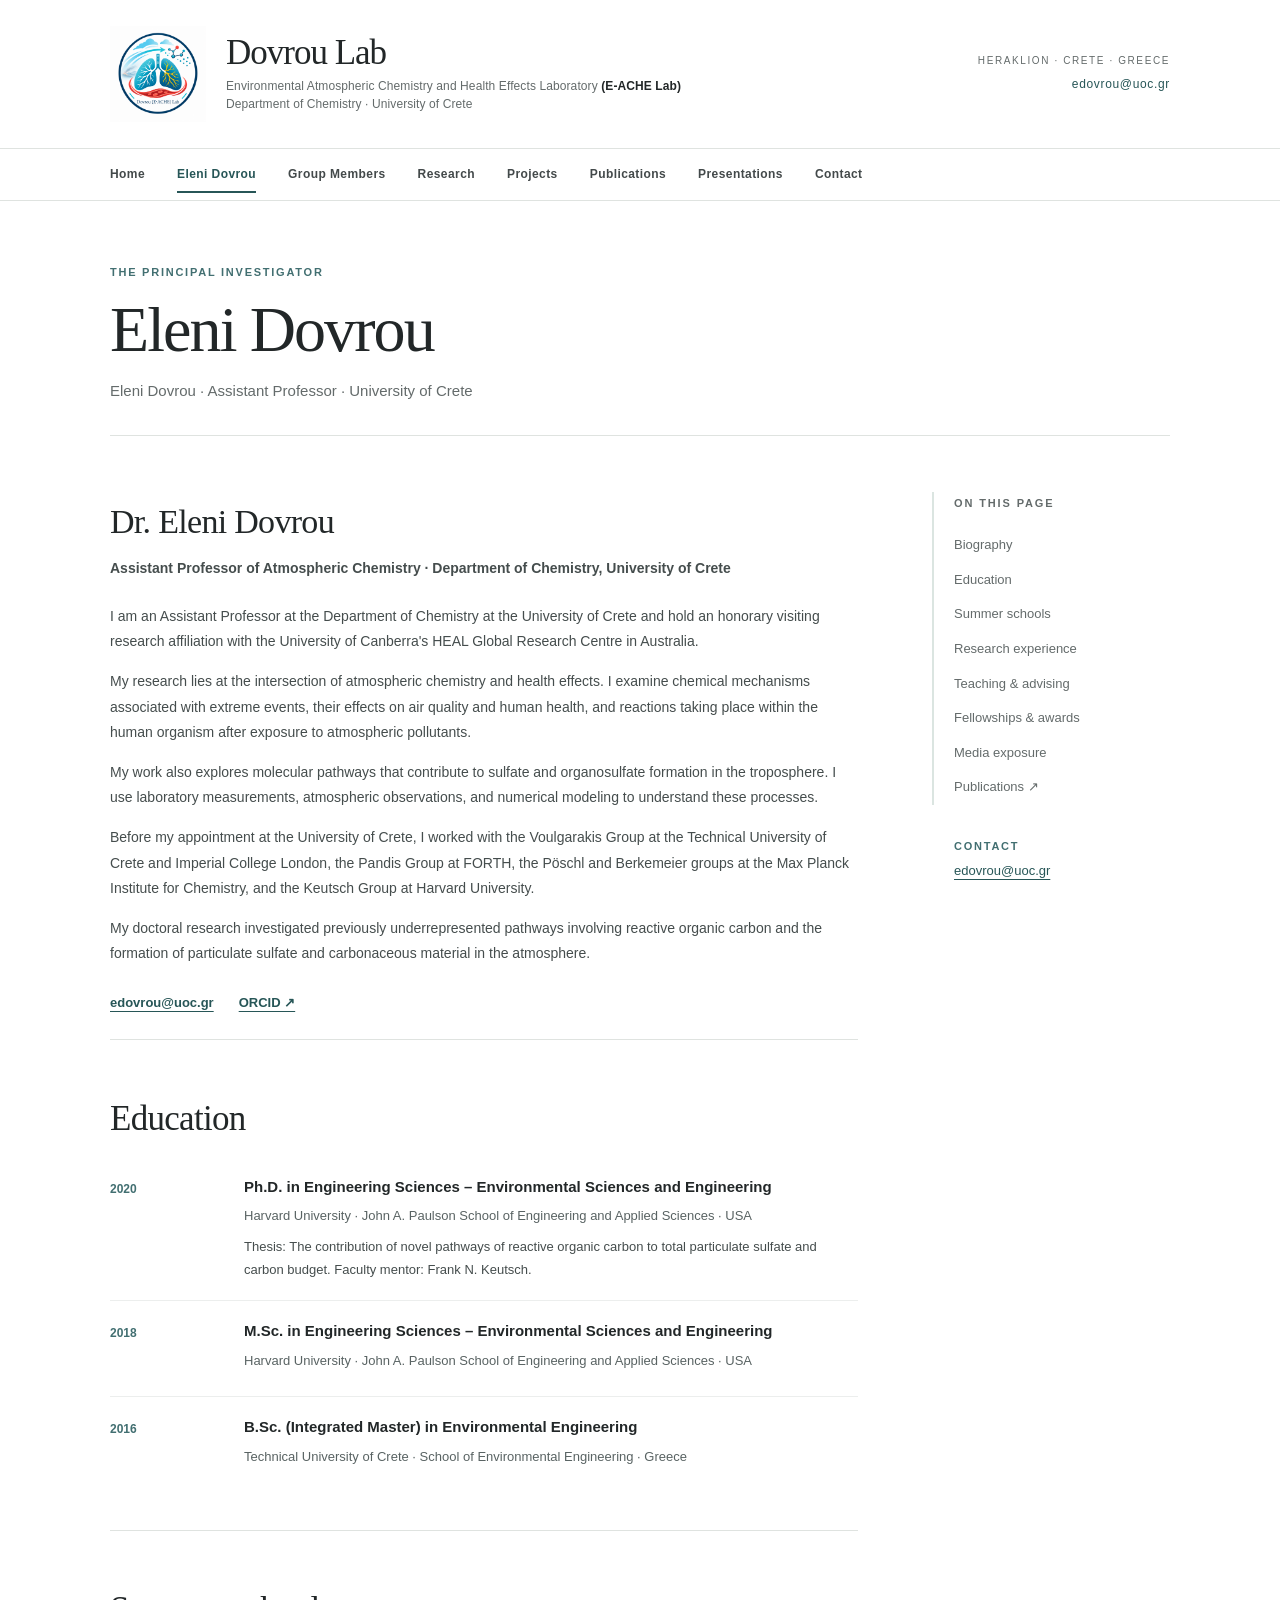
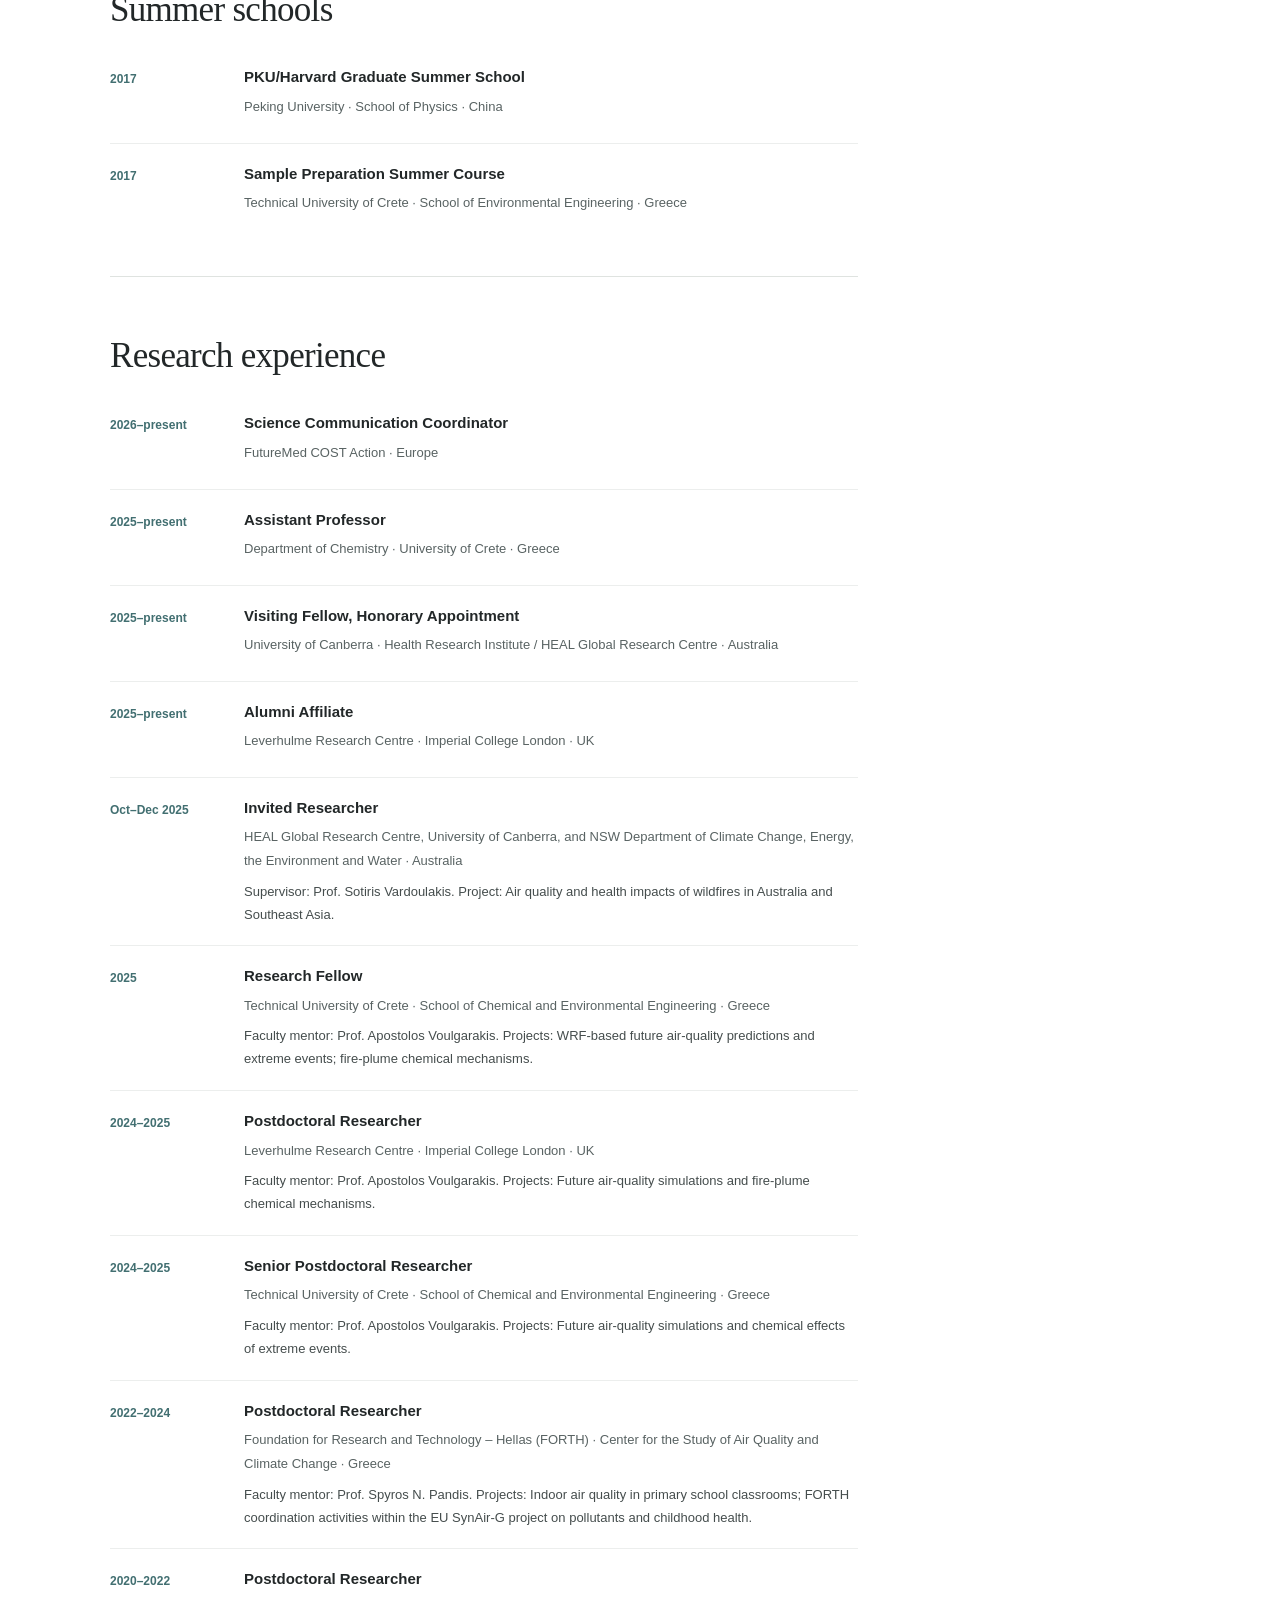
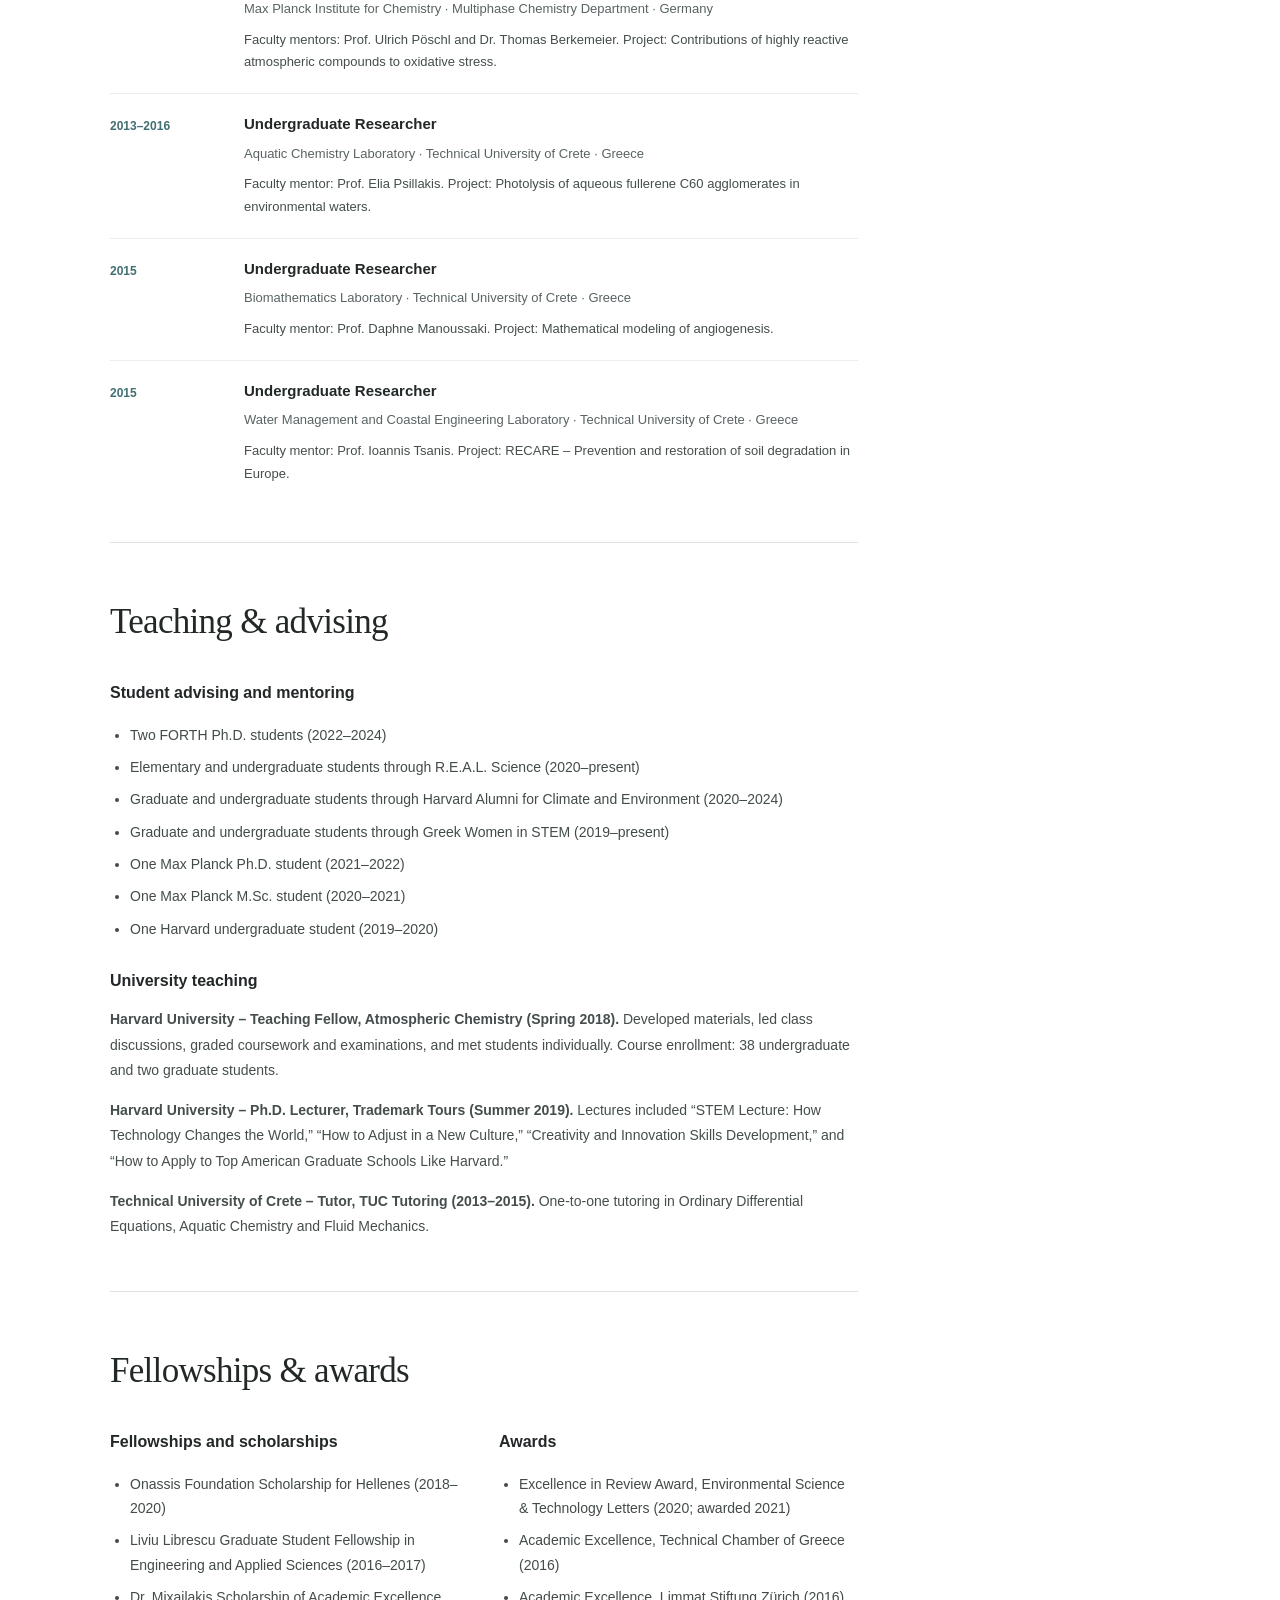
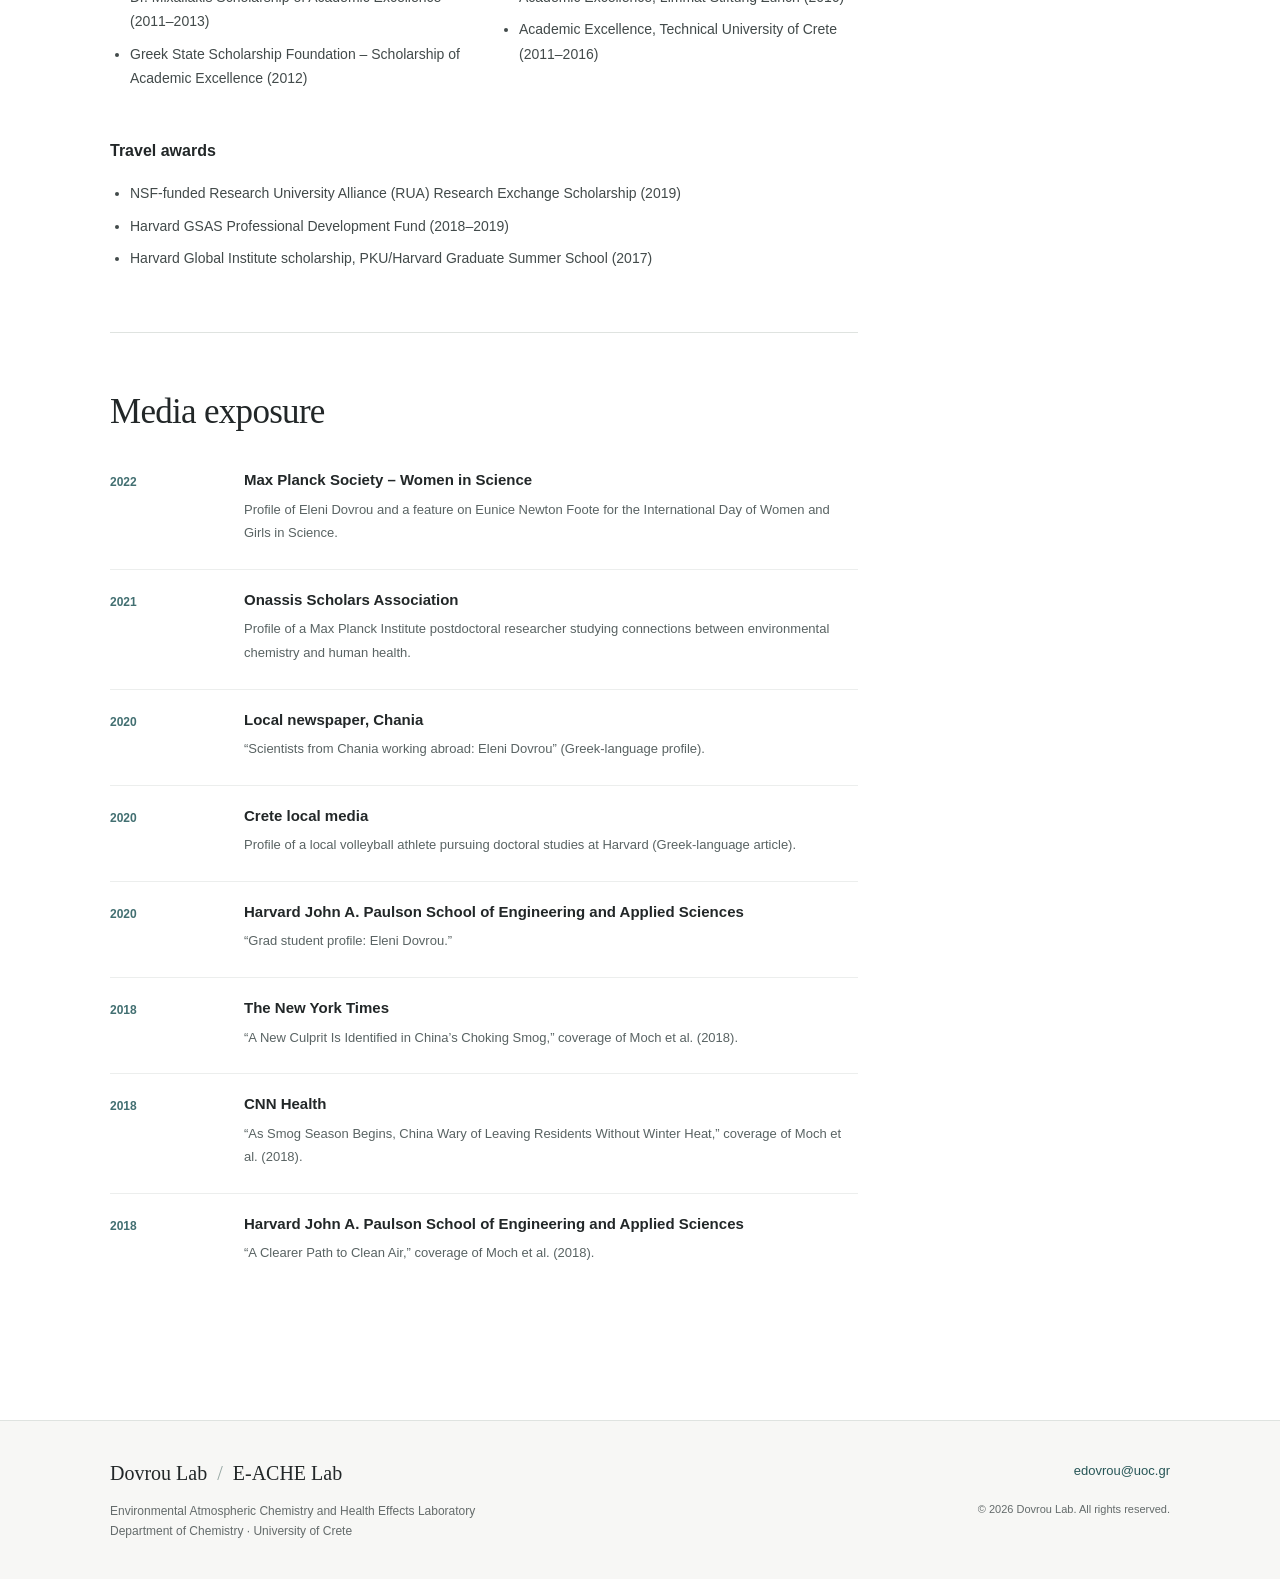
==== about-me.html @ bb28f39a "Add files via upload" ====
<!doctype html>
<html lang="en">
<head>
<meta charset="utf-8">
<meta name="viewport" content="width=device-width, initial-scale=1">
<meta name="description" content="Dovrou Lab – Environmental Atmospheric Chemistry and Health Effects Laboratory (E-ACHE Lab) | Department of Chemistry | University of Crete">
<meta name="theme-color" content="#f9f8f5">
<title>Eleni Dovrou | Dovrou Lab – Environmental Atmospheric Chemistry and Health Effects Laboratory (E-ACHE Lab) | Department of Chemistry | University of Crete</title>
<link rel="icon" href="assets/dovrou-lab-favicon.png" type="image/png">
<link rel="stylesheet" href="assets/style.css?v=20261120-logo-projects">
<script src="assets/main.js?v=20261120-light" defer></script>
</head>
<body>
<a class="skip" href="#main">Skip to content</a>
<header class="site-head">
  <div class="shell head-top">
    <a class="identity" href="index.html" aria-label="Dovrou Lab home">
      <img src="assets/dovrou-lab-logo.png" alt="" class="lab-symbol" width="96" height="96">
      <span class="identity-text"><strong>Dovrou Lab</strong><small>Environmental Atmospheric Chemistry and Health Effects Laboratory <b>(E-ACHE Lab)</b><br>Department of Chemistry · University of Crete</small></span>
    </a>
    <div class="head-contact"><span>HERAKLION · CRETE · GREECE</span><a href="mailto:edovrou@uoc.gr">edovrou@uoc.gr</a></div>
    <button class="menu-button" id="menu-button" type="button" aria-label="Open navigation" aria-controls="site-nav" aria-expanded="false">Menu <span aria-hidden="true">☰</span></button>
  </div>
  <nav id="site-nav" class="main-nav" aria-label="Main navigation"><div class="shell nav-inner"><a href="index.html">Home</a>
<a href="about-me.html" aria-current="page">Eleni Dovrou</a>
<a href="group-members.html">Group Members</a>
<a href="research.html">Research</a>
<a href="projects.html">Projects</a>
<a href="publications.html">Publications</a>
<a href="presentations.html">Presentations</a>
<a href="contact-me.html">Contact</a></div></nav>
</header>
<main id="main"><section class="page-heading shell"><div class="small-kicker">THE PRINCIPAL INVESTIGATOR</div><h1>Eleni Dovrou</h1><p>Eleni Dovrou · Assistant Professor · University of Crete</p></section><div class="shell page-two-col"><div class="primary-col"><div class="biography" id="biography"><h2 class="bio-title">Dr. Eleni Dovrou</h2><p class="bio-role">Assistant Professor of Atmospheric Chemistry · Department of Chemistry, University of Crete</p>
<p>I am an Assistant Professor at the Department of Chemistry at the University of Crete and hold an honorary visiting research affiliation with the University of Canberra's HEAL Global Research Centre in Australia.</p>
<p>My research lies at the intersection of atmospheric chemistry and health effects. I examine chemical mechanisms associated with extreme events, their effects on air quality and human health, and reactions taking place within the human organism after exposure to atmospheric pollutants.</p>
<p>My work also explores molecular pathways that contribute to sulfate and organosulfate formation in the troposphere. I use laboratory measurements, atmospheric observations, and numerical modeling to understand these processes.</p>
<p>Before my appointment at the University of Crete, I worked with the Voulgarakis Group at the Technical University of Crete and Imperial College London, the Pandis Group at FORTH, the Pöschl and Berkemeier groups at the Max Planck Institute for Chemistry, and the Keutsch Group at Harvard University.</p>
<p>My doctoral research investigated previously underrepresented pathways involving reactive organic carbon and the formation of particulate sulfate and carbonaceous material in the atmosphere.</p>
<div class="bio-contact"><a href="mailto:edovrou@uoc.gr">edovrou@uoc.gr</a><a href="https://orcid.org/0000-0003-0564-9573" target="_blank" rel="noopener noreferrer">ORCID ↗</a></div></div><section class="content-section" id="education"><div class="section-heading"><h2>Education</h2></div><div class="timeline"><article class="timeline-row"><div class="timeline-year">2020</div><div><h3>Ph.D. in Engineering Sciences – Environmental Sciences and Engineering</h3><p class="timeline-sub">Harvard University · John A. Paulson School of Engineering and Applied Sciences · USA</p><p>Thesis: The contribution of novel pathways of reactive organic carbon to total particulate sulfate and carbon budget. Faculty mentor: Frank N. Keutsch.</p></div></article><article class="timeline-row"><div class="timeline-year">2018</div><div><h3>M.Sc. in Engineering Sciences – Environmental Sciences and Engineering</h3><p class="timeline-sub">Harvard University · John A. Paulson School of Engineering and Applied Sciences · USA</p></div></article><article class="timeline-row"><div class="timeline-year">2016</div><div><h3>B.Sc. (Integrated Master) in Environmental Engineering</h3><p class="timeline-sub">Technical University of Crete · School of Environmental Engineering · Greece</p></div></article></div></section><section class="content-section" id="summer-schools"><div class="section-heading"><h2>Summer schools</h2></div><div class="timeline"><article class="timeline-row"><div class="timeline-year">2017</div><div><h3>PKU/Harvard Graduate Summer School</h3><p class="timeline-sub">Peking University · School of Physics · China</p></div></article><article class="timeline-row"><div class="timeline-year">2017</div><div><h3>Sample Preparation Summer Course</h3><p class="timeline-sub">Technical University of Crete · School of Environmental Engineering · Greece</p></div></article></div></section><section class="content-section" id="experience"><div class="section-heading"><h2>Research experience</h2></div><div class="timeline"><article class="timeline-row"><div class="timeline-year">2026–present</div><div><h3>Science Communication Coordinator</h3><p class="timeline-sub">FutureMed COST Action · Europe</p></div></article><article class="timeline-row"><div class="timeline-year">2025–present</div><div><h3>Assistant Professor</h3><p class="timeline-sub">Department of Chemistry · University of Crete · Greece</p></div></article><article class="timeline-row"><div class="timeline-year">2025–present</div><div><h3>Visiting Fellow, Honorary Appointment</h3><p class="timeline-sub">University of Canberra · Health Research Institute / HEAL Global Research Centre · Australia</p></div></article><article class="timeline-row"><div class="timeline-year">2025–present</div><div><h3>Alumni Affiliate</h3><p class="timeline-sub">Leverhulme Research Centre · Imperial College London · UK</p></div></article><article class="timeline-row"><div class="timeline-year">Oct–Dec 2025</div><div><h3>Invited Researcher</h3><p class="timeline-sub">HEAL Global Research Centre, University of Canberra, and NSW Department of Climate Change, Energy, the Environment and Water · Australia</p><p>Supervisor: Prof. Sotiris Vardoulakis. Project: Air quality and health impacts of wildfires in Australia and Southeast Asia.</p></div></article><article class="timeline-row"><div class="timeline-year">2025</div><div><h3>Research Fellow</h3><p class="timeline-sub">Technical University of Crete · School of Chemical and Environmental Engineering · Greece</p><p>Faculty mentor: Prof. Apostolos Voulgarakis. Projects: WRF-based future air-quality predictions and extreme events; fire-plume chemical mechanisms.</p></div></article><article class="timeline-row"><div class="timeline-year">2024–2025</div><div><h3>Postdoctoral Researcher</h3><p class="timeline-sub">Leverhulme Research Centre · Imperial College London · UK</p><p>Faculty mentor: Prof. Apostolos Voulgarakis. Projects: Future air-quality simulations and fire-plume chemical mechanisms.</p></div></article><article class="timeline-row"><div class="timeline-year">2024–2025</div><div><h3>Senior Postdoctoral Researcher</h3><p class="timeline-sub">Technical University of Crete · School of Chemical and Environmental Engineering · Greece</p><p>Faculty mentor: Prof. Apostolos Voulgarakis. Projects: Future air-quality simulations and chemical effects of extreme events.</p></div></article><article class="timeline-row"><div class="timeline-year">2022–2024</div><div><h3>Postdoctoral Researcher</h3><p class="timeline-sub">Foundation for Research and Technology – Hellas (FORTH) · Center for the Study of Air Quality and Climate Change · Greece</p><p>Faculty mentor: Prof. Spyros N. Pandis. Projects: Indoor air quality in primary school classrooms; FORTH coordination activities within the EU SynAir-G project on pollutants and childhood health.</p></div></article><article class="timeline-row"><div class="timeline-year">2020–2022</div><div><h3>Postdoctoral Researcher</h3><p class="timeline-sub">Max Planck Institute for Chemistry · Multiphase Chemistry Department · Germany</p><p>Faculty mentors: Prof. Ulrich Pöschl and Dr. Thomas Berkemeier. Project: Contributions of highly reactive atmospheric compounds to oxidative stress.</p></div></article><article class="timeline-row"><div class="timeline-year">2013–2016</div><div><h3>Undergraduate Researcher</h3><p class="timeline-sub">Aquatic Chemistry Laboratory · Technical University of Crete · Greece</p><p>Faculty mentor: Prof. Elia Psillakis. Project: Photolysis of aqueous fullerene C60 agglomerates in environmental waters.</p></div></article><article class="timeline-row"><div class="timeline-year">2015</div><div><h3>Undergraduate Researcher</h3><p class="timeline-sub">Biomathematics Laboratory · Technical University of Crete · Greece</p><p>Faculty mentor: Prof. Daphne Manoussaki. Project: Mathematical modeling of angiogenesis.</p></div></article><article class="timeline-row"><div class="timeline-year">2015</div><div><h3>Undergraduate Researcher</h3><p class="timeline-sub">Water Management and Coastal Engineering Laboratory · Technical University of Crete · Greece</p><p>Faculty mentor: Prof. Ioannis Tsanis. Project: RECARE – Prevention and restoration of soil degradation in Europe.</p></div></article></div></section><section class="content-section" id="teaching"><div class="section-heading"><h2>Teaching &amp; advising</h2></div><h3 class="subheading">Student advising and mentoring</h3><ul class="simple-list">
<li>Two FORTH Ph.D. students (2022–2024)</li><li>Elementary and undergraduate students through R.E.A.L. Science (2020–present)</li><li>Graduate and undergraduate students through Harvard Alumni for Climate and Environment (2020–2024)</li><li>Graduate and undergraduate students through Greek Women in STEM (2019–present)</li><li>One Max Planck Ph.D. student (2021–2022)</li><li>One Max Planck M.Sc. student (2020–2021)</li><li>One Harvard undergraduate student (2019–2020)</li></ul>
<h3 class="subheading">University teaching</h3><p><strong>Harvard University – Teaching Fellow, Atmospheric Chemistry (Spring 2018).</strong> Developed materials, led class discussions, graded coursework and examinations, and met students individually. Course enrollment: 38 undergraduate and two graduate students.</p>
<p><strong>Harvard University – Ph.D. Lecturer, Trademark Tours (Summer 2019).</strong> Lectures included “STEM Lecture: How Technology Changes the World,” “How to Adjust in a New Culture,” “Creativity and Innovation Skills Development,” and “How to Apply to Top American Graduate Schools Like Harvard.”</p>
<p><strong>Technical University of Crete – Tutor, TUC Tutoring (2013–2015).</strong> One-to-one tutoring in Ordinary Differential Equations, Aquatic Chemistry and Fluid Mechanics.</p></section><section class="content-section" id="awards"><div class="section-heading"><h2>Fellowships &amp; awards</h2></div><div class="awards-columns"><div><h3 class="subheading">Fellowships and scholarships</h3><ul class="simple-list"><li>Onassis Foundation Scholarship for Hellenes (2018–2020)</li><li>Liviu Librescu Graduate Student Fellowship in Engineering and Applied Sciences (2016–2017)</li><li>Dr. Mixailakis Scholarship of Academic Excellence (2011–2013)</li><li>Greek State Scholarship Foundation – Scholarship of Academic Excellence (2012)</li></ul></div><div><h3 class="subheading">Awards</h3><ul class="simple-list"><li>Excellence in Review Award, Environmental Science &amp; Technology Letters (2020; awarded 2021)</li><li>Academic Excellence, Technical Chamber of Greece (2016)</li><li>Academic Excellence, Limmat Stiftung Zürich (2016)</li><li>Academic Excellence, Technical University of Crete (2011–2016)</li></ul></div></div><h3 class="subheading">Travel awards</h3><ul class="simple-list"><li>NSF-funded Research University Alliance (RUA) Research Exchange Scholarship (2019)</li><li>Harvard GSAS Professional Development Fund (2018–2019)</li><li>Harvard Global Institute scholarship, PKU/Harvard Graduate Summer School (2017)</li></ul></section><section class="content-section" id="media"><div class="section-heading"><h2>Media exposure</h2></div><div class="timeline"><article class="timeline-row"><div class="timeline-year">2022</div><div><h3>Max Planck Society – Women in Science</h3><p class="timeline-sub">Profile of Eleni Dovrou and a feature on Eunice Newton Foote for the International Day of Women and Girls in Science.</p></div></article><article class="timeline-row"><div class="timeline-year">2021</div><div><h3>Onassis Scholars Association</h3><p class="timeline-sub">Profile of a Max Planck Institute postdoctoral researcher studying connections between environmental chemistry and human health.</p></div></article><article class="timeline-row"><div class="timeline-year">2020</div><div><h3>Local newspaper, Chania</h3><p class="timeline-sub">“Scientists from Chania working abroad: Eleni Dovrou” (Greek-language profile).</p></div></article><article class="timeline-row"><div class="timeline-year">2020</div><div><h3>Crete local media</h3><p class="timeline-sub">Profile of a local volleyball athlete pursuing doctoral studies at Harvard (Greek-language article).</p></div></article><article class="timeline-row"><div class="timeline-year">2020</div><div><h3>Harvard John A. Paulson School of Engineering and Applied Sciences</h3><p class="timeline-sub">“Grad student profile: Eleni Dovrou.”</p></div></article><article class="timeline-row"><div class="timeline-year">2018</div><div><h3>The New York Times</h3><p class="timeline-sub">“A New Culprit Is Identified in China’s Choking Smog,” coverage of Moch et al. (2018).</p></div></article><article class="timeline-row"><div class="timeline-year">2018</div><div><h3>CNN Health</h3><p class="timeline-sub">“As Smog Season Begins, China Wary of Leaving Residents Without Winter Heat,” coverage of Moch et al. (2018).</p></div></article><article class="timeline-row"><div class="timeline-year">2018</div><div><h3>Harvard John A. Paulson School of Engineering and Applied Sciences</h3><p class="timeline-sub">“A Clearer Path to Clean Air,” coverage of Moch et al. (2018).</p></div></article></div></section></div><aside class="page-side"><div class="side-panel"><div class="side-overline">ON THIS PAGE</div><a href="#biography">Biography</a><a href="#education">Education</a><a href="#summer-schools">Summer schools</a><a href="#experience">Research experience</a><a href="#teaching">Teaching &amp; advising</a><a href="#awards">Fellowships &amp; awards</a><a href="#media">Media exposure</a><a href="publications.html">Publications ↗</a></div><div class="side-contact"><div class="small-kicker">CONTACT</div><a href="mailto:edovrou@uoc.gr">edovrou@uoc.gr</a></div></aside></div></main>
<footer class="site-footer"><div class="shell footer-inner"><div><span class="footer-name">Dovrou Lab <span class="foot-separator">/</span> E-ACHE Lab</span><p>Environmental Atmospheric Chemistry and Health Effects Laboratory<br>Department of Chemistry · University of Crete</p></div><div><a href="mailto:edovrou@uoc.gr">edovrou@uoc.gr</a><div class="footer-small">© <span id="copyright-year">2026</span> Dovrou Lab. All rights reserved.</div></div></div></footer>
</body></html>
---- assets/style.css ----
/* E-ACHE Lab: Wix-inspired light academic design.
   Edit these colour values to change the entire site. */
:root{
  --paper:#ffffff;
  --cloud:#f7f7f5;
  --mist:#f2f3f1;
  --ink:#222728;
  --quiet:#646b6b;
  --line:#dfe3e0;
  --green:#426f71;
  --dark-green:#275657;
  --tint:#e8efed;
  --serif:Georgia,'Times New Roman',serif;
  --sans:Arial,Helvetica,sans-serif;
}
*,*:before,*:after{box-sizing:border-box}
html{scroll-behavior:smooth;scroll-padding-top:22px}
body{margin:0;background:var(--paper);color:var(--ink);font-family:var(--sans);font-size:16px;line-height:1.74;-webkit-font-smoothing:antialiased}
img{max-width:100%;height:auto}
a{color:var(--dark-green);text-underline-offset:4px}
a:hover{color:#0e3738}
a:focus-visible,button:focus-visible{outline:3px solid #75a5a4;outline-offset:3px}
.shell{width:min(1060px,calc(100% - 66px));margin-inline:auto}
.skip{position:absolute;top:-100px;left:10px;background:#fff;padding:10px;z-index:1000}.skip:focus{top:10px}
.site-head{background:#fff;border-bottom:1px solid var(--line)}
.head-top{min-height:140px;display:flex;align-items:center;justify-content:space-between;gap:35px;padding:26px 0}
.identity{display:flex;align-items:center;gap:20px;color:var(--ink);text-decoration:none;min-width:0}
.identity:hover{color:var(--ink)}
.lab-symbol{width:96px;height:96px;flex:0 0 96px;object-fit:contain}
.identity-text{display:flex;flex-direction:column;gap:5px}
.identity-text strong{font-family:var(--serif);font-weight:400;font-size:35px;line-height:1.07;letter-spacing:-1px}
.identity-text small{font-size:12px;line-height:1.56;color:var(--quiet);letter-spacing:.1px}
.identity-text small b{font-weight:600;color:var(--ink)}
.head-contact{text-align:right;font-size:12px;letter-spacing:.055em;line-height:2.05;white-space:nowrap}
.head-contact span{display:block;font-size:10px;letter-spacing:.16em;color:var(--quiet)}
.head-contact a{text-decoration:none}
.main-nav{border-top:1px solid var(--line)}
.nav-inner{display:flex;align-items:center;justify-content:flex-start;flex-wrap:wrap;gap:0}
.main-nav a{padding:15px 16px;position:relative;font-size:12px;letter-spacing:.035em;font-weight:600;text-decoration:none;color:#43494a;transition:color .2s ease}
.main-nav a:first-child{padding-left:0}
.main-nav a:after{content:"";height:2px;position:absolute;left:16px;right:16px;bottom:7px;background:transparent}
.main-nav a:first-child:after{left:0}
.main-nav a:hover,.main-nav a[aria-current="page"]{color:var(--dark-green)}
.main-nav a[aria-current="page"]:after{background:var(--dark-green)}
.menu-button{display:none;background:white;border:1px solid var(--line);padding:9px 13px;font:inherit;font-size:13px;color:var(--ink);cursor:pointer}
.small-kicker{font-size:11px;font-weight:700;letter-spacing:.16em;color:var(--green);text-transform:uppercase}
h1,h2,h3,p{margin-top:0}
h1,h2{font-weight:400}
/* HOME: photography-like editorial left art, welcoming copy to the right */
.home-hero{display:grid;grid-template-columns:44% 1fr;gap:72px;align-items:center;padding-top:72px;padding-bottom:84px}
.hero-art{background:#e8ecea;position:relative;min-width:0;box-shadow:0 14px 32px rgba(23,40,40,.05)}
.hero-art img{display:block;width:100%;height:auto}
.art-credit{padding:13px 18px;background:#f0f2ef;font-size:11px;letter-spacing:.055em;color:#536567;text-align:center}
.hero-copy{padding:0 0 6px}
.hero-copy h1{font-family:var(--serif);font-size:clamp(48px,5vw,72px);line-height:1.07;letter-spacing:-2.9px;margin:12px 0 10px;color:#212626}
.hero-subtitle{font-family:var(--serif);font-size:21px;line-height:1.35;letter-spacing:-.15px}
.hero-subtitle em{font-style:normal;color:var(--dark-green);white-space:nowrap}
.short-rule{width:76px;height:2px;background:#699a97;margin:29px 0 27px}
.hero-copy h2{font-family:var(--serif);font-size:28px;letter-spacing:-.4px;line-height:1.3;margin-bottom:14px}
.hero-copy p{font-size:14.5px;line-height:1.8;color:#3f4747;margin-bottom:16px}
.hero-actions{display:flex;align-items:center;gap:24px;flex-wrap:wrap;margin-top:28px}
.button-primary{background:var(--dark-green);padding:11px 19px;display:inline-flex;align-items:center;gap:21px;color:white;text-decoration:none;font-size:13px;font-weight:600;transition:background .2s ease}
.button-primary:hover{color:white;background:#173c3c}
.plain-link,.under-link{text-decoration:none;border-bottom:1px solid currentColor;font-size:13px;font-weight:600;letter-spacing:.02em;padding-bottom:3px}
.focus-band{background:var(--cloud);border-block:1px solid #e9ebe7;padding:54px 0 56px}
.eyebrow-line{text-align:center;font-size:11px;color:var(--green);font-weight:700;letter-spacing:.19em;margin-bottom:27px}
.focus-grid{display:grid;grid-template-columns:repeat(3,1fr);gap:0}
.focus-grid a{color:var(--ink);padding:5px 35px 0;text-decoration:none;border-left:1px solid var(--line)}
.focus-grid a:first-child{padding-left:0;border-left:0}.focus-grid a:last-child{padding-right:0}
.focus-grid a span{font-size:11px;letter-spacing:.08em;color:var(--green)}
.focus-grid a h3{font-family:var(--serif);font-weight:400;font-size:24px;line-height:1.3;margin:8px 0}
.focus-grid a p{font-size:13px;color:var(--quiet);line-height:1.75;margin:0}
.focus-grid a:hover h3{color:var(--green)}
.home-bottom{padding-top:80px;padding-bottom:94px;display:grid;grid-template-columns:1fr 1fr;gap:92px}
.home-bottom h2{font-family:var(--serif);font-size:30px;letter-spacing:-.6px;margin:14px 0}
.home-bottom p{font-size:14px;color:var(--quiet);max-width:450px}
.home-bottom .under-link{display:inline-block;margin-top:4px}
/* Standard pages */
.page-heading{padding-top:62px;padding-bottom:31px;border-bottom:1px solid var(--line)}
.page-heading h1{font-family:var(--serif);font-size:clamp(44px,5vw,64px);letter-spacing:-1.9px;line-height:1.17;margin:11px 0 10px}
.page-heading p{font-size:15px;color:var(--quiet);margin:0;max-width:760px}
.page-two-col{display:grid;grid-template-columns:minmax(0,1fr) 238px;gap:74px;padding-top:56px;padding-bottom:94px}
.primary-col{min-width:0}.primary-col p,.readable-column p{line-height:1.83;color:#454d4d;font-size:14px}
.biography{padding-bottom:24px}.bio-title{font-family:var(--serif);font-size:34px;margin-bottom:5px;letter-spacing:-.7px}
.bio-role{color:var(--green);font-size:13px;font-weight:600;margin-bottom:22px}
.bio-contact{display:flex;gap:25px;flex-wrap:wrap;margin:25px 0 0;font-size:13px;font-weight:600}
.side-panel{position:sticky;top:20px;border-left:2px solid #dbe5e1;padding:2px 0 3px 20px;display:flex;flex-direction:column;gap:6px}
.side-overline{font-size:11px;font-weight:700;letter-spacing:.17em;color:var(--quiet);margin-bottom:12px}
.side-panel a{font-size:13px;color:var(--quiet);text-decoration:none;padding:3px 0}.side-panel a:hover{color:var(--dark-green)}
.side-contact{margin:32px 0 0 22px}.side-contact a{font-size:13px;word-break:break-all}
.content-section{padding-top:42px;padding-bottom:37px;border-top:1px solid var(--line)}
.section-heading{margin-bottom:26px}.section-heading h2{font-family:var(--serif);font-size:35px;letter-spacing:-.7px;margin:7px 0 0}
.timeline{display:flex;flex-direction:column}
.timeline-row{display:grid;grid-template-columns:118px 1fr;gap:16px;padding:19px 0;border-top:1px solid #eceeed}
.timeline-row:first-child{border-top:0;padding-top:0}
.timeline-year{font-size:12px;font-weight:700;color:var(--green);padding-top:4px;line-height:1.55}
.timeline-row h3{font-size:15px;font-weight:700;line-height:1.42;margin:0 0 7px}
.timeline-sub{margin:0 0 5px;font-size:13px!important;color:#596363!important}
.timeline-row p:not(.timeline-sub){font-size:13px;line-height:1.76;margin:8px 0 0}
.subheading{font-size:16px;margin:22px 0 12px;font-weight:700}.subheading:first-child{margin-top:0}
.simple-list{padding-left:20px;margin:0 0 21px;color:#424a4a;font-size:14px}.simple-list li{padding:4px 0}
.awards-columns{display:grid;grid-template-columns:1fr 1fr;gap:30px}
/* Research */
.research-lead{display:grid;grid-template-columns:1fr 43%;gap:50px;align-items:center;padding:59px 0 45px}
.research-intro h2{font-family:var(--serif);font-size:32px;line-height:1.35;margin-bottom:18px}
.research-intro p{font-size:14px;line-height:1.83;color:#414848}
.research-lead img{background:#f3f6f4;width:100%;height:auto}
.readable-column{max-width:1060px;padding-top:20px;padding-bottom:97px}
.readable-column>.content-section{max-width:820px}
.project-block{border-left:3px solid var(--green);background:var(--cloud);padding:26px 30px}
.project-meta{font-size:11px;letter-spacing:.12em;color:var(--green);font-weight:700}
.project-block h3{font-family:var(--serif);font-weight:400;font-size:28px;margin:5px 0 12px}
.project-block p{margin:8px 0 13px}.project-block a{font-size:13px;font-weight:600}
.closing-line{border-top:1px solid var(--line);padding-top:34px;max-width:820px}.closing-line h2{font-family:var(--serif);font-size:30px}
/* Publications */
.pub-intro{padding:31px 0 10px;max-width:760px}.pub-intro p{margin:8px 0;font-size:14px}
.pub-year{padding:21px 0 6px;max-width:930px}
.pub-year>h2{font-family:var(--serif);font-size:33px;border-bottom:1px solid var(--line);padding-bottom:13px;margin:0 0 12px}
.pub-item{display:grid;grid-template-columns:44px 1fr;gap:14px;border-bottom:1px solid #ecedeb;padding:23px 0 24px}
.pub-items .pub-item:last-child{border-bottom:0}
.pub-num{font-size:12px;color:#8a9694;padding-top:5px;font-weight:600}
.pub-item h3{font-size:17px;line-height:1.5;font-weight:600;margin-bottom:7px;max-width:820px}
.pub-item h3 a{color:var(--ink);text-decoration:none}.pub-item h3 a span{font-weight:400;color:var(--green)}
.pub-item h3 a:hover{color:var(--dark-green)}
.pub-authors{font-size:12.75px!important;color:#545b5b!important;margin:5px 0!important;max-width:830px}
.pub-journal{font-size:13px!important;margin:7px 0 4px!important}
.pub-doi{font-size:12px;color:var(--dark-green);word-break:break-word}
/* Presentations */
.jump-links{display:flex;gap:8px;flex-wrap:wrap;margin:17px 0 31px}
.jump-links a{display:inline-block;background:var(--mist);border:1px solid var(--line);text-decoration:none;font-size:12px;padding:7px 12px}
.presentations>.content-section{max-width:940px}
.talk-entry{display:grid;grid-template-columns:136px 1fr;gap:22px;padding:21px 0;border-bottom:1px solid var(--line)}
.talk-entry:first-child{padding-top:0}.talk-entry:last-child{border-bottom:0}
.talk-date{color:var(--green);font-size:12px;font-weight:700;padding-top:4px}
.talk-info h3{font-size:15px;line-height:1.5;font-weight:700;margin:0 0 8px}
.talk-info p{font-size:13px!important;margin:3px 0!important}.talk-authors{font-size:12px!important;color:#667070!important}
/* Contact */
.contact-layout{display:grid;grid-template-columns:1fr 290px;gap:110px;padding:61px 0 112px}
.contact-main h2{font-family:var(--serif);font-size:34px;margin-bottom:14px}
.contact-main>p{max-width:610px;color:#454e4e;font-size:15px}
.contact-mail{padding:24px 0 18px;border-bottom:1px solid var(--line)}
.contact-mail span:first-child{display:block;color:var(--green);letter-spacing:.1em;font-size:11px;font-weight:700;margin-bottom:5px}
.contact-mail a{font-family:var(--serif);text-decoration:none;font-size:28px}.contact-mail a span{font-size:16px}
.secondary-mail a{font-size:24px}
.contact-affiliation{padding-top:36px}.contact-affiliation h3{font-size:16px;margin-bottom:10px}.contact-affiliation p{font-size:14px;color:var(--quiet)}
.contact-aside{background:var(--cloud);padding:27px 28px;align-self:start;display:flex;flex-direction:column;gap:10px;border-top:3px solid #739696}
.contact-aside a{font-size:14px;font-weight:600;text-decoration:none;border-bottom:1px solid var(--line);padding:7px 0}
.contact-aside-note{font-size:12px;line-height:1.75;color:var(--quiet);padding-top:12px}
/* Footer */
.site-footer{border-top:1px solid var(--line);background:var(--cloud)}
.footer-inner{display:flex;justify-content:space-between;gap:30px;align-items:flex-start;padding-top:35px;padding-bottom:37px}
.footer-name{font-family:var(--serif);font-size:20px;color:var(--ink)}
.foot-separator{color:#96a7a3;margin:0 5px}
.footer-inner p{font-size:12px;color:var(--quiet);line-height:1.7;margin:10px 0 0}
.footer-inner>div:last-child{text-align:right}.footer-inner a{font-size:13px;text-decoration:none}
.footer-small{margin-top:16px;font-size:11px;color:var(--quiet)}
@media(max-width:950px){.head-top{min-height:130px}.head-contact{display:none}.home-hero{gap:42px}.hero-copy h1{font-size:52px}.hero-subtitle{font-size:18px}.page-two-col{gap:38px;grid-template-columns:minmax(0,1fr) 190px}.contact-layout{gap:45px}.main-nav a{padding-inline:13px}.main-nav a:after{left:13px;right:13px}}
@media(max-width:740px){
 .shell{width:min(100% - 36px,520px)}
 .head-top{min-height:106px;padding:18px 0}.lab-symbol{height:65px;width:65px;flex-basis:65px}.identity{gap:11px}
 .identity-text strong{font-size:26px;letter-spacing:-.7px}.identity-text small{font-size:9px;line-height:1.5;max-width:270px}
 .menu-button{display:inline-flex;gap:8px;align-items:center;flex:0 0 auto}
 .main-nav{display:none}.main-nav.is-open{display:block}.nav-inner{display:flex;flex-direction:column;align-items:stretch;padding:7px 0 13px}
 .main-nav a,.main-nav a:first-child{padding:11px 6px;font-size:13px;border-bottom:1px solid #eef0ed}
 .main-nav a:after,.main-nav a:first-child:after{left:0;right:auto;width:36px;bottom:0}
 .home-hero{display:flex;flex-direction:column;gap:31px;padding-top:29px;padding-bottom:52px}
 .hero-art{width:100%;max-width:500px}.hero-art img{max-height:330px;width:100%;object-fit:cover;object-position:center}
 .hero-copy{width:100%}.hero-copy h1{font-size:52px;margin-top:7px}.hero-subtitle{font-size:18px}
 .short-rule{margin:19px 0}.hero-copy h2{font-size:25px}.hero-copy p{font-size:14px}.hero-actions{gap:18px}
 .focus-band{padding:39px 0}.focus-grid{grid-template-columns:1fr;gap:19px}.focus-grid a,.focus-grid a:first-child,.focus-grid a:last-child{border-left:0;border-bottom:1px solid var(--line);padding:0 0 18px}.focus-grid a:last-child{border-bottom:0;padding-bottom:0}.focus-grid a h3{font-size:23px}
 .home-bottom{grid-template-columns:1fr;gap:38px;padding-top:47px;padding-bottom:62px}.home-bottom h2{font-size:28px}
 .page-heading{padding-top:36px;padding-bottom:25px}.page-heading h1{font-size:44px;letter-spacing:-1.2px}
 .page-two-col{grid-template-columns:1fr;gap:16px;padding-top:36px;padding-bottom:50px}.page-side{order:-1}.side-panel{position:static;display:flex;flex-direction:row;flex-wrap:wrap;gap:4px 14px;border:0;border-bottom:1px solid var(--line);padding:0 0 14px}.side-overline{width:100%;margin-bottom:3px}.side-panel a{font-size:12px}.side-contact{display:none}
 .bio-title{font-size:30px}.content-section{padding-top:31px;padding-bottom:28px}.section-heading h2{font-size:31px}.timeline-row{grid-template-columns:90px 1fr;gap:11px}.timeline-year{font-size:11px}
 .awards-columns{grid-template-columns:1fr;gap:0}
 .research-lead{display:flex;flex-direction:column;gap:21px;padding:36px 0 15px}.research-intro h2{font-size:29px}.research-lead img{width:100%}.readable-column{padding-top:18px;padding-bottom:60px}
 .pub-year>h2{font-size:30px}.pub-item{grid-template-columns:28px 1fr;gap:9px}.pub-item h3{font-size:15px}.pub-authors{font-size:12px!important}.pub-doi{font-size:11px}
 .jump-links{margin:15px 0}.talk-entry{grid-template-columns:1fr;gap:4px}.talk-date{padding:0}.talk-info h3{font-size:14px}
 .contact-layout{display:block;padding:38px 0 70px}.contact-main h2{font-size:30px}.contact-mail a{font-size:23px}.secondary-mail a{font-size:21px}.contact-aside{margin-top:25px}
 .footer-inner{display:block;padding-top:29px;padding-bottom:26px}.footer-inner>div:last-child{text-align:left;margin-top:24px}
}
@media(prefers-reduced-motion:reduce){html{scroll-behavior:auto}*{transition:none!important}}

/* Projects: reuse the existing research card style in its dedicated page. */
.projects-page{padding-top:50px;padding-bottom:85px}
.projects-page .content-section{max-width:900px}
.projects-page .closing-line{margin-top:38px}
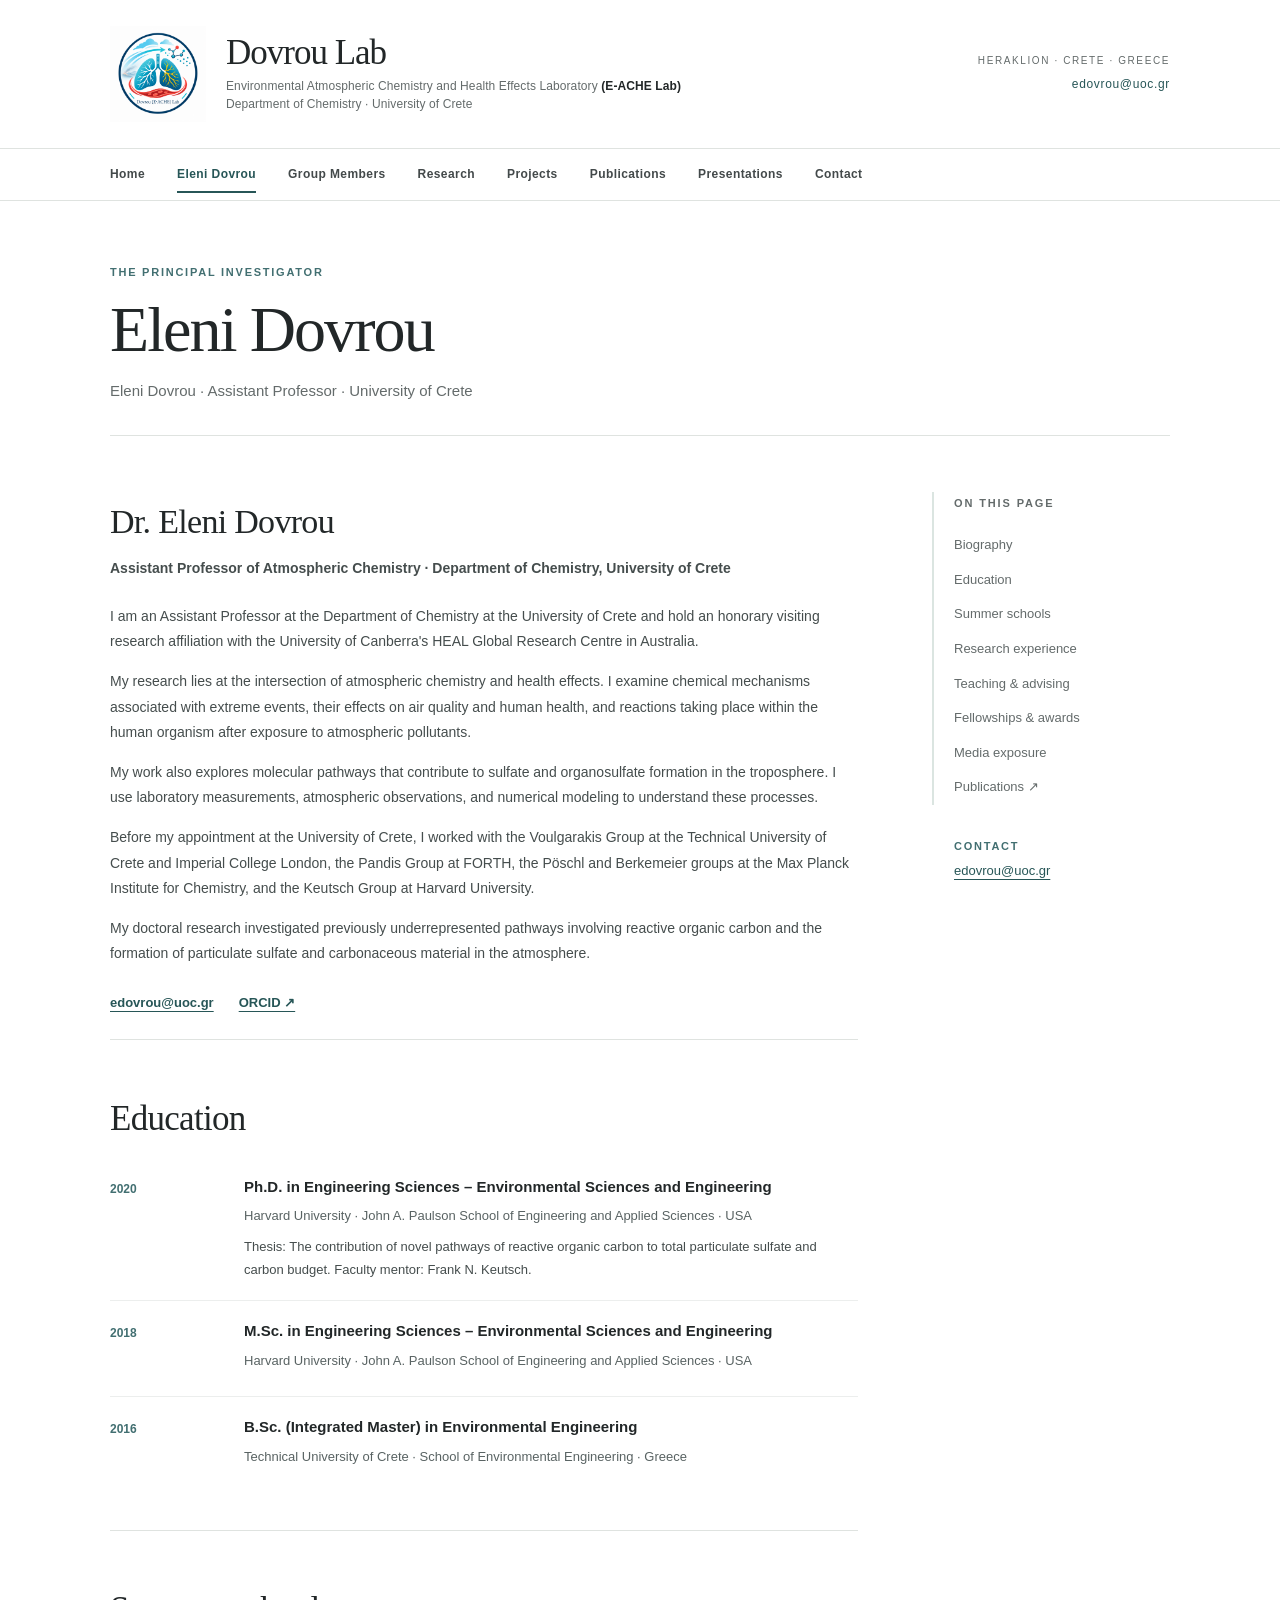
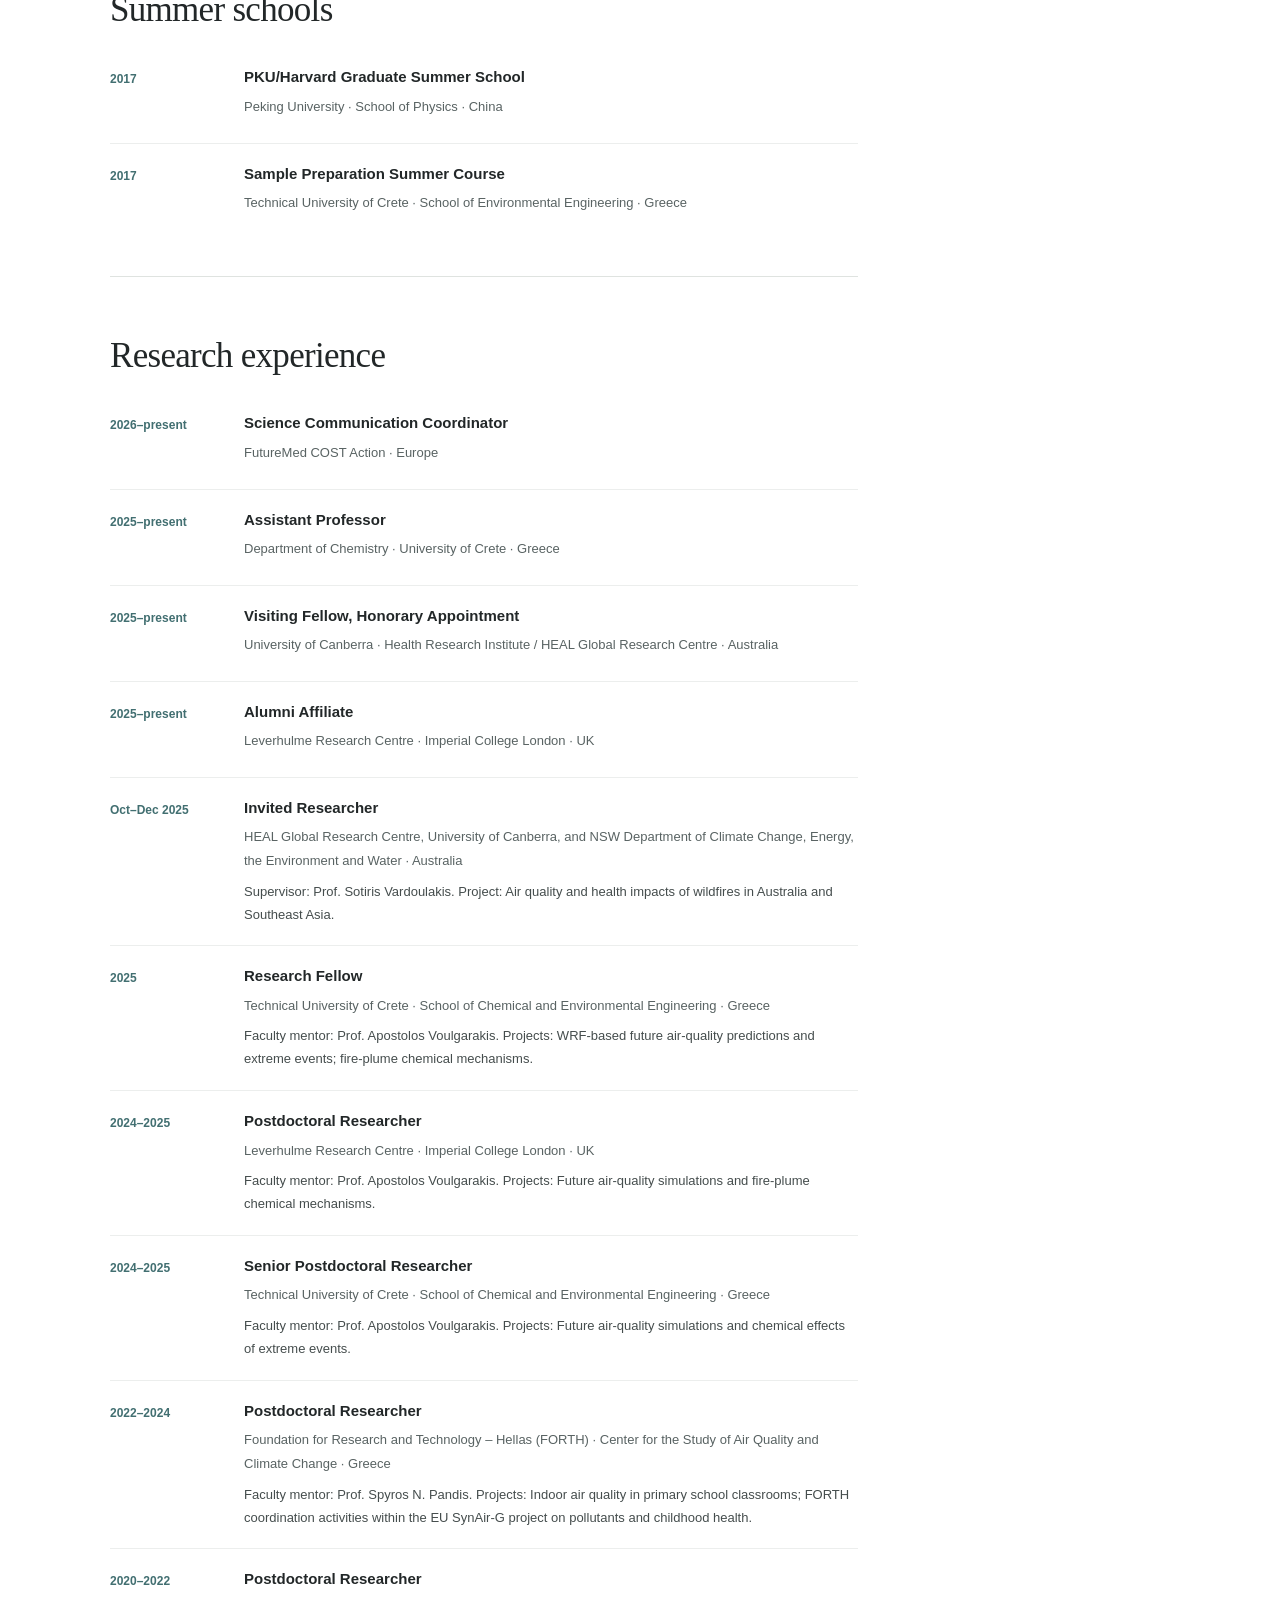
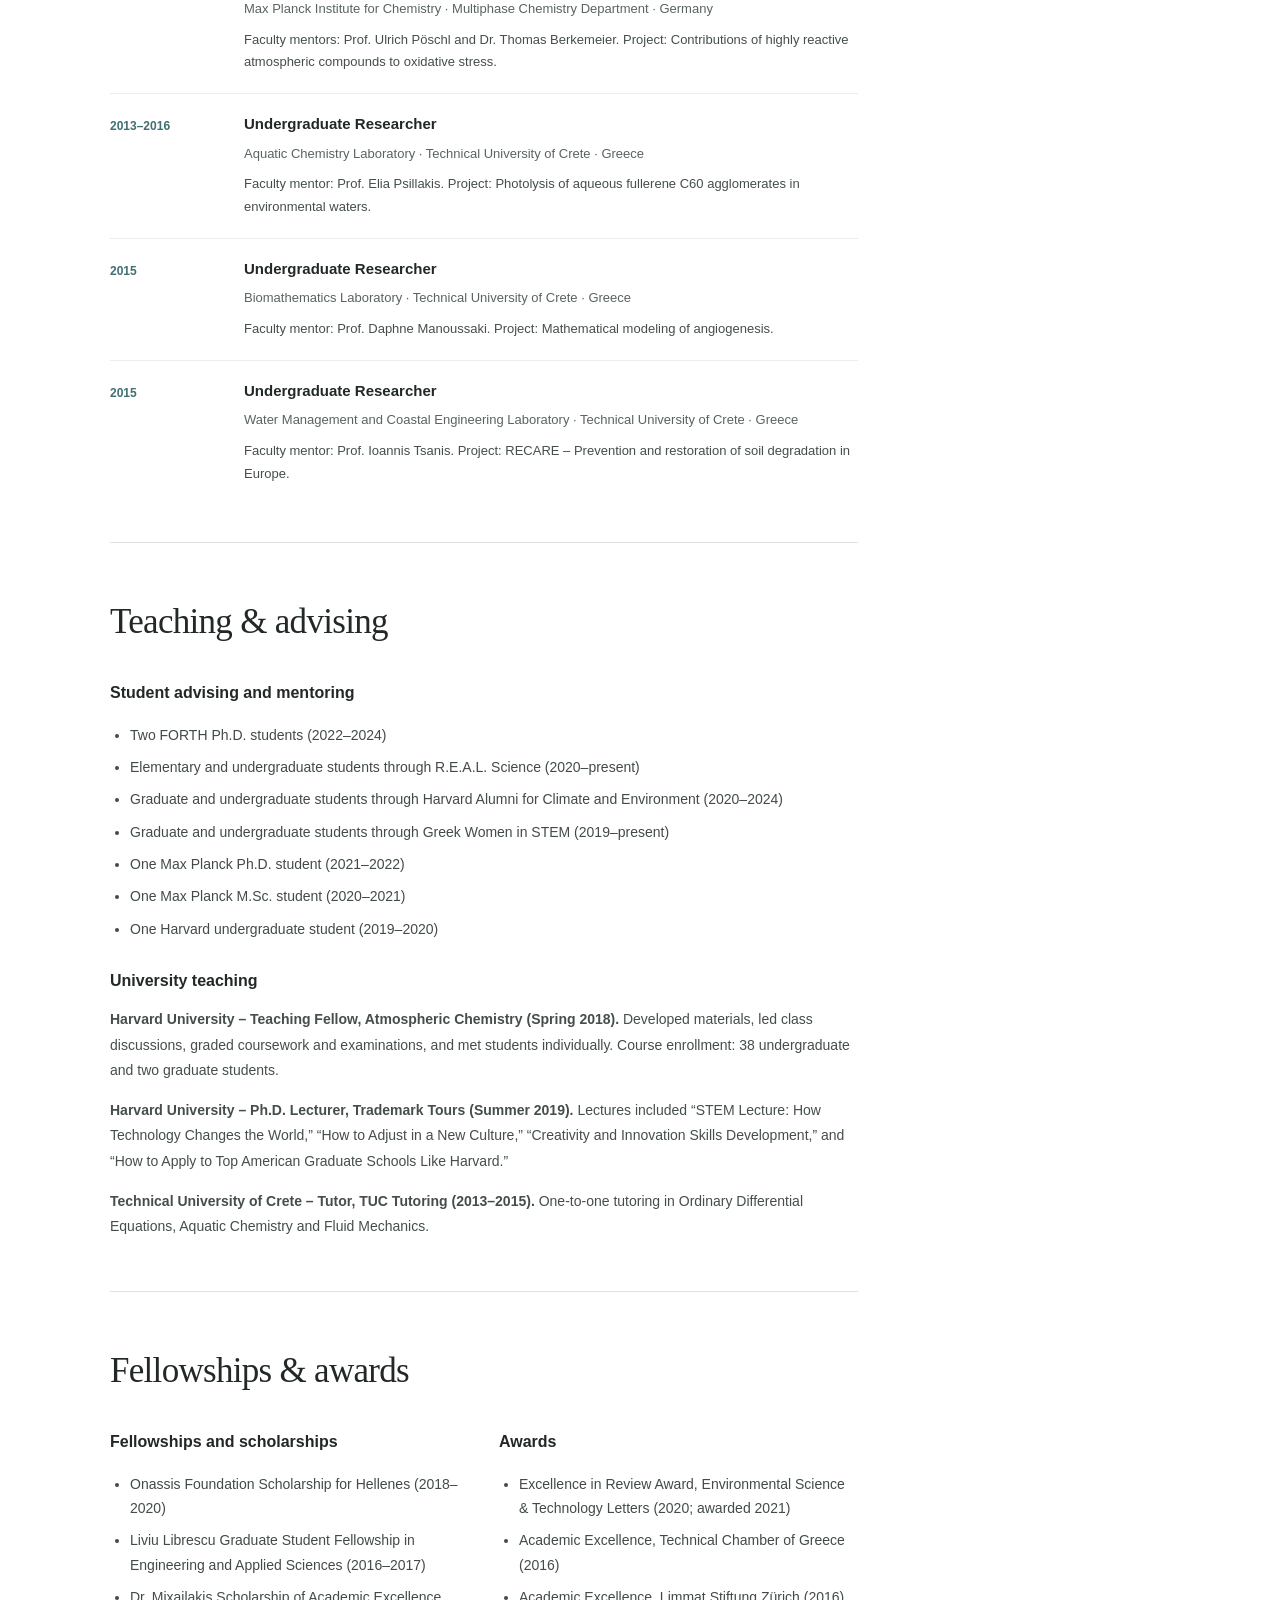
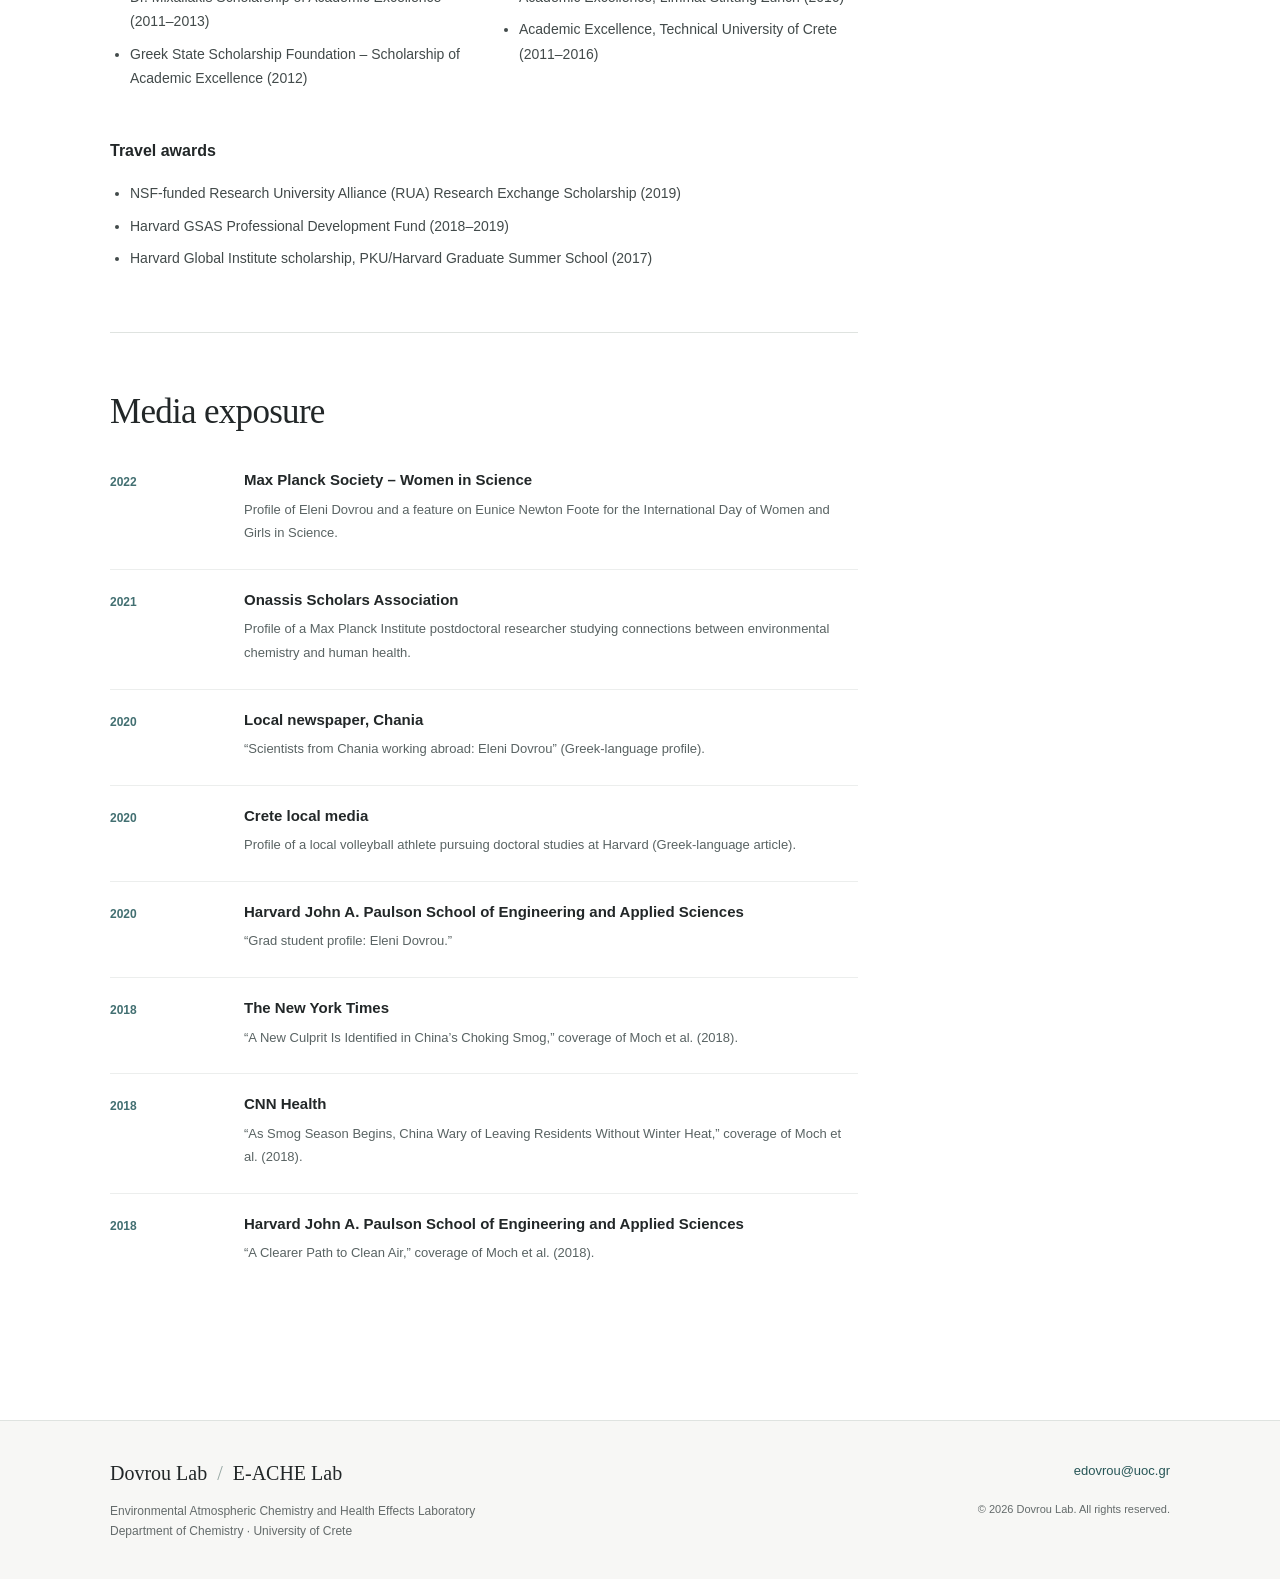
==== commit 85bd3b1c: "Add files via upload" ====
--- a/about-me.html
+++ b/about-me.html
@@ -1,45 +1,728 @@
-<!doctype html>
+<!DOCTYPE html>
+<!--
+  E-ACHE LAB: EDITABLE PAGE — about-me.html
+  HOW TO EDIT:
+  - Look for <main id="main"> below to find visible page content.
+  - Change the text between tags without deleting the tags.
+  - Use Command + F on Mac to search for a heading or phrase.
+  - Save using "Commit changes" in GitHub.
+  - This version only makes HTML easier to read; it does not add omitted CV material.
+-->
 <html lang="en">
-<head>
-<meta charset="utf-8">
-<meta name="viewport" content="width=device-width, initial-scale=1">
-<meta name="description" content="Dovrou Lab – Environmental Atmospheric Chemistry and Health Effects Laboratory (E-ACHE Lab) | Department of Chemistry | University of Crete">
-<meta name="theme-color" content="#f9f8f5">
-<title>Eleni Dovrou | Dovrou Lab – Environmental Atmospheric Chemistry and Health Effects Laboratory (E-ACHE Lab) | Department of Chemistry | University of Crete</title>
-<link rel="icon" href="assets/dovrou-lab-favicon.png" type="image/png">
-<link rel="stylesheet" href="assets/style.css?v=20261120-logo-projects">
-<script src="assets/main.js?v=20261120-light" defer></script>
-</head>
-<body>
-<a class="skip" href="#main">Skip to content</a>
-<header class="site-head">
-  <div class="shell head-top">
-    <a class="identity" href="index.html" aria-label="Dovrou Lab home">
-      <img src="assets/dovrou-lab-logo.png" alt="" class="lab-symbol" width="96" height="96">
-      <span class="identity-text"><strong>Dovrou Lab</strong><small>Environmental Atmospheric Chemistry and Health Effects Laboratory <b>(E-ACHE Lab)</b><br>Department of Chemistry · University of Crete</small></span>
+ <head>
+  <meta charset="utf-8"/>
+  <meta content="width=device-width, initial-scale=1" name="viewport"/>
+  <meta content="Dovrou Lab &ndash; Environmental Atmospheric Chemistry and Health Effects Laboratory (E-ACHE Lab) | Department of Chemistry | University of Crete" name="description"/>
+  <meta content="#f9f8f5" name="theme-color"/>
+  <title>
+   Eleni Dovrou | Dovrou Lab &ndash; Environmental Atmospheric Chemistry and Health Effects Laboratory (E-ACHE Lab) | Department of Chemistry | University of Crete
+  </title>
+  <link href="assets/dovrou-lab-favicon.png" rel="icon" type="image/png"/>
+  <link href="assets/style.css?v=20261120-logo-projects" rel="stylesheet"/>
+  <script defer="" src="assets/main.js?v=20261120-light">
+  </script>
+ </head>
+ <body>
+  <a class="skip" href="#main">
+   Skip to content
+  </a>
+  <header class="site-head">
+   <div class="shell head-top">
+    <a aria-label="Dovrou Lab home" class="identity" href="index.html">
+     <img alt="" class="lab-symbol" height="96" src="assets/dovrou-lab-logo.png" width="96"/>
+     <span class="identity-text">
+      <strong>
+       Dovrou Lab
+      </strong>
+      <small>
+       Environmental Atmospheric Chemistry and Health Effects Laboratory
+       <b>
+        (E-ACHE Lab)
+       </b>
+       <br/>
+       Department of Chemistry &middot; University of Crete
+      </small>
+     </span>
     </a>
-    <div class="head-contact"><span>HERAKLION · CRETE · GREECE</span><a href="mailto:edovrou@uoc.gr">edovrou@uoc.gr</a></div>
-    <button class="menu-button" id="menu-button" type="button" aria-label="Open navigation" aria-controls="site-nav" aria-expanded="false">Menu <span aria-hidden="true">☰</span></button>
-  </div>
-  <nav id="site-nav" class="main-nav" aria-label="Main navigation"><div class="shell nav-inner"><a href="index.html">Home</a>
-<a href="about-me.html" aria-current="page">Eleni Dovrou</a>
-<a href="group-members.html">Group Members</a>
-<a href="research.html">Research</a>
-<a href="projects.html">Projects</a>
-<a href="publications.html">Publications</a>
-<a href="presentations.html">Presentations</a>
-<a href="contact-me.html">Contact</a></div></nav>
-</header>
-<main id="main"><section class="page-heading shell"><div class="small-kicker">THE PRINCIPAL INVESTIGATOR</div><h1>Eleni Dovrou</h1><p>Eleni Dovrou · Assistant Professor · University of Crete</p></section><div class="shell page-two-col"><div class="primary-col"><div class="biography" id="biography"><h2 class="bio-title">Dr. Eleni Dovrou</h2><p class="bio-role">Assistant Professor of Atmospheric Chemistry · Department of Chemistry, University of Crete</p>
-<p>I am an Assistant Professor at the Department of Chemistry at the University of Crete and hold an honorary visiting research affiliation with the University of Canberra's HEAL Global Research Centre in Australia.</p>
-<p>My research lies at the intersection of atmospheric chemistry and health effects. I examine chemical mechanisms associated with extreme events, their effects on air quality and human health, and reactions taking place within the human organism after exposure to atmospheric pollutants.</p>
-<p>My work also explores molecular pathways that contribute to sulfate and organosulfate formation in the troposphere. I use laboratory measurements, atmospheric observations, and numerical modeling to understand these processes.</p>
-<p>Before my appointment at the University of Crete, I worked with the Voulgarakis Group at the Technical University of Crete and Imperial College London, the Pandis Group at FORTH, the Pöschl and Berkemeier groups at the Max Planck Institute for Chemistry, and the Keutsch Group at Harvard University.</p>
-<p>My doctoral research investigated previously underrepresented pathways involving reactive organic carbon and the formation of particulate sulfate and carbonaceous material in the atmosphere.</p>
-<div class="bio-contact"><a href="mailto:edovrou@uoc.gr">edovrou@uoc.gr</a><a href="https://orcid.org/0000-0003-0564-9573" target="_blank" rel="noopener noreferrer">ORCID ↗</a></div></div><section class="content-section" id="education"><div class="section-heading"><h2>Education</h2></div><div class="timeline"><article class="timeline-row"><div class="timeline-year">2020</div><div><h3>Ph.D. in Engineering Sciences – Environmental Sciences and Engineering</h3><p class="timeline-sub">Harvard University · John A. Paulson School of Engineering and Applied Sciences · USA</p><p>Thesis: The contribution of novel pathways of reactive organic carbon to total particulate sulfate and carbon budget. Faculty mentor: Frank N. Keutsch.</p></div></article><article class="timeline-row"><div class="timeline-year">2018</div><div><h3>M.Sc. in Engineering Sciences – Environmental Sciences and Engineering</h3><p class="timeline-sub">Harvard University · John A. Paulson School of Engineering and Applied Sciences · USA</p></div></article><article class="timeline-row"><div class="timeline-year">2016</div><div><h3>B.Sc. (Integrated Master) in Environmental Engineering</h3><p class="timeline-sub">Technical University of Crete · School of Environmental Engineering · Greece</p></div></article></div></section><section class="content-section" id="summer-schools"><div class="section-heading"><h2>Summer schools</h2></div><div class="timeline"><article class="timeline-row"><div class="timeline-year">2017</div><div><h3>PKU/Harvard Graduate Summer School</h3><p class="timeline-sub">Peking University · School of Physics · China</p></div></article><article class="timeline-row"><div class="timeline-year">2017</div><div><h3>Sample Preparation Summer Course</h3><p class="timeline-sub">Technical University of Crete · School of Environmental Engineering · Greece</p></div></article></div></section><section class="content-section" id="experience"><div class="section-heading"><h2>Research experience</h2></div><div class="timeline"><article class="timeline-row"><div class="timeline-year">2026–present</div><div><h3>Science Communication Coordinator</h3><p class="timeline-sub">FutureMed COST Action · Europe</p></div></article><article class="timeline-row"><div class="timeline-year">2025–present</div><div><h3>Assistant Professor</h3><p class="timeline-sub">Department of Chemistry · University of Crete · Greece</p></div></article><article class="timeline-row"><div class="timeline-year">2025–present</div><div><h3>Visiting Fellow, Honorary Appointment</h3><p class="timeline-sub">University of Canberra · Health Research Institute / HEAL Global Research Centre · Australia</p></div></article><article class="timeline-row"><div class="timeline-year">2025–present</div><div><h3>Alumni Affiliate</h3><p class="timeline-sub">Leverhulme Research Centre · Imperial College London · UK</p></div></article><article class="timeline-row"><div class="timeline-year">Oct–Dec 2025</div><div><h3>Invited Researcher</h3><p class="timeline-sub">HEAL Global Research Centre, University of Canberra, and NSW Department of Climate Change, Energy, the Environment and Water · Australia</p><p>Supervisor: Prof. Sotiris Vardoulakis. Project: Air quality and health impacts of wildfires in Australia and Southeast Asia.</p></div></article><article class="timeline-row"><div class="timeline-year">2025</div><div><h3>Research Fellow</h3><p class="timeline-sub">Technical University of Crete · School of Chemical and Environmental Engineering · Greece</p><p>Faculty mentor: Prof. Apostolos Voulgarakis. Projects: WRF-based future air-quality predictions and extreme events; fire-plume chemical mechanisms.</p></div></article><article class="timeline-row"><div class="timeline-year">2024–2025</div><div><h3>Postdoctoral Researcher</h3><p class="timeline-sub">Leverhulme Research Centre · Imperial College London · UK</p><p>Faculty mentor: Prof. Apostolos Voulgarakis. Projects: Future air-quality simulations and fire-plume chemical mechanisms.</p></div></article><article class="timeline-row"><div class="timeline-year">2024–2025</div><div><h3>Senior Postdoctoral Researcher</h3><p class="timeline-sub">Technical University of Crete · School of Chemical and Environmental Engineering · Greece</p><p>Faculty mentor: Prof. Apostolos Voulgarakis. Projects: Future air-quality simulations and chemical effects of extreme events.</p></div></article><article class="timeline-row"><div class="timeline-year">2022–2024</div><div><h3>Postdoctoral Researcher</h3><p class="timeline-sub">Foundation for Research and Technology – Hellas (FORTH) · Center for the Study of Air Quality and Climate Change · Greece</p><p>Faculty mentor: Prof. Spyros N. Pandis. Projects: Indoor air quality in primary school classrooms; FORTH coordination activities within the EU SynAir-G project on pollutants and childhood health.</p></div></article><article class="timeline-row"><div class="timeline-year">2020–2022</div><div><h3>Postdoctoral Researcher</h3><p class="timeline-sub">Max Planck Institute for Chemistry · Multiphase Chemistry Department · Germany</p><p>Faculty mentors: Prof. Ulrich Pöschl and Dr. Thomas Berkemeier. Project: Contributions of highly reactive atmospheric compounds to oxidative stress.</p></div></article><article class="timeline-row"><div class="timeline-year">2013–2016</div><div><h3>Undergraduate Researcher</h3><p class="timeline-sub">Aquatic Chemistry Laboratory · Technical University of Crete · Greece</p><p>Faculty mentor: Prof. Elia Psillakis. Project: Photolysis of aqueous fullerene C60 agglomerates in environmental waters.</p></div></article><article class="timeline-row"><div class="timeline-year">2015</div><div><h3>Undergraduate Researcher</h3><p class="timeline-sub">Biomathematics Laboratory · Technical University of Crete · Greece</p><p>Faculty mentor: Prof. Daphne Manoussaki. Project: Mathematical modeling of angiogenesis.</p></div></article><article class="timeline-row"><div class="timeline-year">2015</div><div><h3>Undergraduate Researcher</h3><p class="timeline-sub">Water Management and Coastal Engineering Laboratory · Technical University of Crete · Greece</p><p>Faculty mentor: Prof. Ioannis Tsanis. Project: RECARE – Prevention and restoration of soil degradation in Europe.</p></div></article></div></section><section class="content-section" id="teaching"><div class="section-heading"><h2>Teaching &amp; advising</h2></div><h3 class="subheading">Student advising and mentoring</h3><ul class="simple-list">
-<li>Two FORTH Ph.D. students (2022–2024)</li><li>Elementary and undergraduate students through R.E.A.L. Science (2020–present)</li><li>Graduate and undergraduate students through Harvard Alumni for Climate and Environment (2020–2024)</li><li>Graduate and undergraduate students through Greek Women in STEM (2019–present)</li><li>One Max Planck Ph.D. student (2021–2022)</li><li>One Max Planck M.Sc. student (2020–2021)</li><li>One Harvard undergraduate student (2019–2020)</li></ul>
-<h3 class="subheading">University teaching</h3><p><strong>Harvard University – Teaching Fellow, Atmospheric Chemistry (Spring 2018).</strong> Developed materials, led class discussions, graded coursework and examinations, and met students individually. Course enrollment: 38 undergraduate and two graduate students.</p>
-<p><strong>Harvard University – Ph.D. Lecturer, Trademark Tours (Summer 2019).</strong> Lectures included “STEM Lecture: How Technology Changes the World,” “How to Adjust in a New Culture,” “Creativity and Innovation Skills Development,” and “How to Apply to Top American Graduate Schools Like Harvard.”</p>
-<p><strong>Technical University of Crete – Tutor, TUC Tutoring (2013–2015).</strong> One-to-one tutoring in Ordinary Differential Equations, Aquatic Chemistry and Fluid Mechanics.</p></section><section class="content-section" id="awards"><div class="section-heading"><h2>Fellowships &amp; awards</h2></div><div class="awards-columns"><div><h3 class="subheading">Fellowships and scholarships</h3><ul class="simple-list"><li>Onassis Foundation Scholarship for Hellenes (2018–2020)</li><li>Liviu Librescu Graduate Student Fellowship in Engineering and Applied Sciences (2016–2017)</li><li>Dr. Mixailakis Scholarship of Academic Excellence (2011–2013)</li><li>Greek State Scholarship Foundation – Scholarship of Academic Excellence (2012)</li></ul></div><div><h3 class="subheading">Awards</h3><ul class="simple-list"><li>Excellence in Review Award, Environmental Science &amp; Technology Letters (2020; awarded 2021)</li><li>Academic Excellence, Technical Chamber of Greece (2016)</li><li>Academic Excellence, Limmat Stiftung Zürich (2016)</li><li>Academic Excellence, Technical University of Crete (2011–2016)</li></ul></div></div><h3 class="subheading">Travel awards</h3><ul class="simple-list"><li>NSF-funded Research University Alliance (RUA) Research Exchange Scholarship (2019)</li><li>Harvard GSAS Professional Development Fund (2018–2019)</li><li>Harvard Global Institute scholarship, PKU/Harvard Graduate Summer School (2017)</li></ul></section><section class="content-section" id="media"><div class="section-heading"><h2>Media exposure</h2></div><div class="timeline"><article class="timeline-row"><div class="timeline-year">2022</div><div><h3>Max Planck Society – Women in Science</h3><p class="timeline-sub">Profile of Eleni Dovrou and a feature on Eunice Newton Foote for the International Day of Women and Girls in Science.</p></div></article><article class="timeline-row"><div class="timeline-year">2021</div><div><h3>Onassis Scholars Association</h3><p class="timeline-sub">Profile of a Max Planck Institute postdoctoral researcher studying connections between environmental chemistry and human health.</p></div></article><article class="timeline-row"><div class="timeline-year">2020</div><div><h3>Local newspaper, Chania</h3><p class="timeline-sub">“Scientists from Chania working abroad: Eleni Dovrou” (Greek-language profile).</p></div></article><article class="timeline-row"><div class="timeline-year">2020</div><div><h3>Crete local media</h3><p class="timeline-sub">Profile of a local volleyball athlete pursuing doctoral studies at Harvard (Greek-language article).</p></div></article><article class="timeline-row"><div class="timeline-year">2020</div><div><h3>Harvard John A. Paulson School of Engineering and Applied Sciences</h3><p class="timeline-sub">“Grad student profile: Eleni Dovrou.”</p></div></article><article class="timeline-row"><div class="timeline-year">2018</div><div><h3>The New York Times</h3><p class="timeline-sub">“A New Culprit Is Identified in China’s Choking Smog,” coverage of Moch et al. (2018).</p></div></article><article class="timeline-row"><div class="timeline-year">2018</div><div><h3>CNN Health</h3><p class="timeline-sub">“As Smog Season Begins, China Wary of Leaving Residents Without Winter Heat,” coverage of Moch et al. (2018).</p></div></article><article class="timeline-row"><div class="timeline-year">2018</div><div><h3>Harvard John A. Paulson School of Engineering and Applied Sciences</h3><p class="timeline-sub">“A Clearer Path to Clean Air,” coverage of Moch et al. (2018).</p></div></article></div></section></div><aside class="page-side"><div class="side-panel"><div class="side-overline">ON THIS PAGE</div><a href="#biography">Biography</a><a href="#education">Education</a><a href="#summer-schools">Summer schools</a><a href="#experience">Research experience</a><a href="#teaching">Teaching &amp; advising</a><a href="#awards">Fellowships &amp; awards</a><a href="#media">Media exposure</a><a href="publications.html">Publications ↗</a></div><div class="side-contact"><div class="small-kicker">CONTACT</div><a href="mailto:edovrou@uoc.gr">edovrou@uoc.gr</a></div></aside></div></main>
-<footer class="site-footer"><div class="shell footer-inner"><div><span class="footer-name">Dovrou Lab <span class="foot-separator">/</span> E-ACHE Lab</span><p>Environmental Atmospheric Chemistry and Health Effects Laboratory<br>Department of Chemistry · University of Crete</p></div><div><a href="mailto:edovrou@uoc.gr">edovrou@uoc.gr</a><div class="footer-small">© <span id="copyright-year">2026</span> Dovrou Lab. All rights reserved.</div></div></div></footer>
-</body></html>+    <div class="head-contact">
+     <span>
+      HERAKLION &middot; CRETE &middot; GREECE
+     </span>
+     <a href="mailto:edovrou@uoc.gr">
+      edovrou@uoc.gr
+     </a>
+    </div>
+    <button aria-controls="site-nav" aria-expanded="false" aria-label="Open navigation" class="menu-button" id="menu-button" type="button">
+     Menu
+     <span aria-hidden="true">
+      ☰
+     </span>
+    </button>
+   </div>
+   <nav aria-label="Main navigation" class="main-nav" id="site-nav">
+    <div class="shell nav-inner">
+     <a href="index.html">
+      Home
+     </a>
+     <a aria-current="page" href="about-me.html">
+      Eleni Dovrou
+     </a>
+     <a href="group-members.html">
+      Group Members
+     </a>
+     <a href="research.html">
+      Research
+     </a>
+     <a href="projects.html">
+      Projects
+     </a>
+     <a href="publications.html">
+      Publications
+     </a>
+     <a href="presentations.html">
+      Presentations
+     </a>
+     <a href="contact-me.html">
+      Contact
+     </a>
+    </div>
+   </nav>
+  </header>
+  <main id="main">
+   <section class="page-heading shell">
+    <div class="small-kicker">
+     THE PRINCIPAL INVESTIGATOR
+    </div>
+    <h1>
+     Eleni Dovrou
+    </h1>
+    <p>
+     Eleni Dovrou &middot; Assistant Professor &middot; University of Crete
+    </p>
+   </section>
+   <div class="shell page-two-col">
+    <div class="primary-col">
+     <div class="biography" id="biography">
+      <h2 class="bio-title">
+       Dr. Eleni Dovrou
+      </h2>
+      <p class="bio-role">
+       Assistant Professor of Atmospheric Chemistry &middot; Department of Chemistry, University of Crete
+      </p>
+      <p>
+       I am an Assistant Professor at the Department of Chemistry at the University of Crete and hold an honorary visiting research affiliation with the University of Canberra's HEAL Global Research Centre in Australia.
+      </p>
+      <p>
+       My research lies at the intersection of atmospheric chemistry and health effects. I examine chemical mechanisms associated with extreme events, their effects on air quality and human health, and reactions taking place within the human organism after exposure to atmospheric pollutants.
+      </p>
+      <p>
+       My work also explores molecular pathways that contribute to sulfate and organosulfate formation in the troposphere. I use laboratory measurements, atmospheric observations, and numerical modeling to understand these processes.
+      </p>
+      <p>
+       Before my appointment at the University of Crete, I worked with the Voulgarakis Group at the Technical University of Crete and Imperial College London, the Pandis Group at FORTH, the P&ouml;schl and Berkemeier groups at the Max Planck Institute for Chemistry, and the Keutsch Group at Harvard University.
+      </p>
+      <p>
+       My doctoral research investigated previously underrepresented pathways involving reactive organic carbon and the formation of particulate sulfate and carbonaceous material in the atmosphere.
+      </p>
+      <div class="bio-contact">
+       <a href="mailto:edovrou@uoc.gr">
+        edovrou@uoc.gr
+       </a>
+       <a href="https://orcid.org/0000-0003-0564-9573" rel="noopener noreferrer" target="_blank">
+        ORCID &nearrow;
+       </a>
+      </div>
+     </div>
+     <section class="content-section" id="education">
+      <div class="section-heading">
+       <h2>
+        Education
+       </h2>
+      </div>
+      <div class="timeline">
+       <article class="timeline-row">
+        <div class="timeline-year">
+         2020
+        </div>
+        <div>
+         <h3>
+          Ph.D. in Engineering Sciences &ndash; Environmental Sciences and Engineering
+         </h3>
+         <p class="timeline-sub">
+          Harvard University &middot; John A. Paulson School of Engineering and Applied Sciences &middot; USA
+         </p>
+         <p>
+          Thesis: The contribution of novel pathways of reactive organic carbon to total particulate sulfate and carbon budget. Faculty mentor: Frank N. Keutsch.
+         </p>
+        </div>
+       </article>
+       <article class="timeline-row">
+        <div class="timeline-year">
+         2018
+        </div>
+        <div>
+         <h3>
+          M.Sc. in Engineering Sciences &ndash; Environmental Sciences and Engineering
+         </h3>
+         <p class="timeline-sub">
+          Harvard University &middot; John A. Paulson School of Engineering and Applied Sciences &middot; USA
+         </p>
+        </div>
+       </article>
+       <article class="timeline-row">
+        <div class="timeline-year">
+         2016
+        </div>
+        <div>
+         <h3>
+          B.Sc. (Integrated Master) in Environmental Engineering
+         </h3>
+         <p class="timeline-sub">
+          Technical University of Crete &middot; School of Environmental Engineering &middot; Greece
+         </p>
+        </div>
+       </article>
+      </div>
+     </section>
+     <section class="content-section" id="summer-schools">
+      <div class="section-heading">
+       <h2>
+        Summer schools
+       </h2>
+      </div>
+      <div class="timeline">
+       <article class="timeline-row">
+        <div class="timeline-year">
+         2017
+        </div>
+        <div>
+         <h3>
+          PKU/Harvard Graduate Summer School
+         </h3>
+         <p class="timeline-sub">
+          Peking University &middot; School of Physics &middot; China
+         </p>
+        </div>
+       </article>
+       <article class="timeline-row">
+        <div class="timeline-year">
+         2017
+        </div>
+        <div>
+         <h3>
+          Sample Preparation Summer Course
+         </h3>
+         <p class="timeline-sub">
+          Technical University of Crete &middot; School of Environmental Engineering &middot; Greece
+         </p>
+        </div>
+       </article>
+      </div>
+     </section>
+     <section class="content-section" id="experience">
+      <div class="section-heading">
+       <h2>
+        Research experience
+       </h2>
+      </div>
+      <div class="timeline">
+       <article class="timeline-row">
+        <div class="timeline-year">
+         2026&ndash;present
+        </div>
+        <div>
+         <h3>
+          Science Communication Coordinator
+         </h3>
+         <p class="timeline-sub">
+          FutureMed COST Action &middot; Europe
+         </p>
+        </div>
+       </article>
+       <article class="timeline-row">
+        <div class="timeline-year">
+         2025&ndash;present
+        </div>
+        <div>
+         <h3>
+          Assistant Professor
+         </h3>
+         <p class="timeline-sub">
+          Department of Chemistry &middot; University of Crete &middot; Greece
+         </p>
+        </div>
+       </article>
+       <article class="timeline-row">
+        <div class="timeline-year">
+         2025&ndash;present
+        </div>
+        <div>
+         <h3>
+          Visiting Fellow, Honorary Appointment
+         </h3>
+         <p class="timeline-sub">
+          University of Canberra &middot; Health Research Institute / HEAL Global Research Centre &middot; Australia
+         </p>
+        </div>
+       </article>
+       <article class="timeline-row">
+        <div class="timeline-year">
+         2025&ndash;present
+        </div>
+        <div>
+         <h3>
+          Alumni Affiliate
+         </h3>
+         <p class="timeline-sub">
+          Leverhulme Research Centre &middot; Imperial College London &middot; UK
+         </p>
+        </div>
+       </article>
+       <article class="timeline-row">
+        <div class="timeline-year">
+         Oct&ndash;Dec 2025
+        </div>
+        <div>
+         <h3>
+          Invited Researcher
+         </h3>
+         <p class="timeline-sub">
+          HEAL Global Research Centre, University of Canberra, and NSW Department of Climate Change, Energy, the Environment and Water &middot; Australia
+         </p>
+         <p>
+          Supervisor: Prof. Sotiris Vardoulakis. Project: Air quality and health impacts of wildfires in Australia and Southeast Asia.
+         </p>
+        </div>
+       </article>
+       <article class="timeline-row">
+        <div class="timeline-year">
+         2025
+        </div>
+        <div>
+         <h3>
+          Research Fellow
+         </h3>
+         <p class="timeline-sub">
+          Technical University of Crete &middot; School of Chemical and Environmental Engineering &middot; Greece
+         </p>
+         <p>
+          Faculty mentor: Prof. Apostolos Voulgarakis. Projects: WRF-based future air-quality predictions and extreme events; fire-plume chemical mechanisms.
+         </p>
+        </div>
+       </article>
+       <article class="timeline-row">
+        <div class="timeline-year">
+         2024&ndash;2025
+        </div>
+        <div>
+         <h3>
+          Postdoctoral Researcher
+         </h3>
+         <p class="timeline-sub">
+          Leverhulme Research Centre &middot; Imperial College London &middot; UK
+         </p>
+         <p>
+          Faculty mentor: Prof. Apostolos Voulgarakis. Projects: Future air-quality simulations and fire-plume chemical mechanisms.
+         </p>
+        </div>
+       </article>
+       <article class="timeline-row">
+        <div class="timeline-year">
+         2024&ndash;2025
+        </div>
+        <div>
+         <h3>
+          Senior Postdoctoral Researcher
+         </h3>
+         <p class="timeline-sub">
+          Technical University of Crete &middot; School of Chemical and Environmental Engineering &middot; Greece
+         </p>
+         <p>
+          Faculty mentor: Prof. Apostolos Voulgarakis. Projects: Future air-quality simulations and chemical effects of extreme events.
+         </p>
+        </div>
+       </article>
+       <article class="timeline-row">
+        <div class="timeline-year">
+         2022&ndash;2024
+        </div>
+        <div>
+         <h3>
+          Postdoctoral Researcher
+         </h3>
+         <p class="timeline-sub">
+          Foundation for Research and Technology &ndash; Hellas (FORTH) &middot; Center for the Study of Air Quality and Climate Change &middot; Greece
+         </p>
+         <p>
+          Faculty mentor: Prof. Spyros N. Pandis. Projects: Indoor air quality in primary school classrooms; FORTH coordination activities within the EU SynAir-G project on pollutants and childhood health.
+         </p>
+        </div>
+       </article>
+       <article class="timeline-row">
+        <div class="timeline-year">
+         2020&ndash;2022
+        </div>
+        <div>
+         <h3>
+          Postdoctoral Researcher
+         </h3>
+         <p class="timeline-sub">
+          Max Planck Institute for Chemistry &middot; Multiphase Chemistry Department &middot; Germany
+         </p>
+         <p>
+          Faculty mentors: Prof. Ulrich P&ouml;schl and Dr. Thomas Berkemeier. Project: Contributions of highly reactive atmospheric compounds to oxidative stress.
+         </p>
+        </div>
+       </article>
+       <article class="timeline-row">
+        <div class="timeline-year">
+         2013&ndash;2016
+        </div>
+        <div>
+         <h3>
+          Undergraduate Researcher
+         </h3>
+         <p class="timeline-sub">
+          Aquatic Chemistry Laboratory &middot; Technical University of Crete &middot; Greece
+         </p>
+         <p>
+          Faculty mentor: Prof. Elia Psillakis. Project: Photolysis of aqueous fullerene C60 agglomerates in environmental waters.
+         </p>
+        </div>
+       </article>
+       <article class="timeline-row">
+        <div class="timeline-year">
+         2015
+        </div>
+        <div>
+         <h3>
+          Undergraduate Researcher
+         </h3>
+         <p class="timeline-sub">
+          Biomathematics Laboratory &middot; Technical University of Crete &middot; Greece
+         </p>
+         <p>
+          Faculty mentor: Prof. Daphne Manoussaki. Project: Mathematical modeling of angiogenesis.
+         </p>
+        </div>
+       </article>
+       <article class="timeline-row">
+        <div class="timeline-year">
+         2015
+        </div>
+        <div>
+         <h3>
+          Undergraduate Researcher
+         </h3>
+         <p class="timeline-sub">
+          Water Management and Coastal Engineering Laboratory &middot; Technical University of Crete &middot; Greece
+         </p>
+         <p>
+          Faculty mentor: Prof. Ioannis Tsanis. Project: RECARE &ndash; Prevention and restoration of soil degradation in Europe.
+         </p>
+        </div>
+       </article>
+      </div>
+     </section>
+     <section class="content-section" id="teaching">
+      <div class="section-heading">
+       <h2>
+        Teaching &amp; advising
+       </h2>
+      </div>
+      <h3 class="subheading">
+       Student advising and mentoring
+      </h3>
+      <ul class="simple-list">
+       <li>
+        Two FORTH Ph.D. students (2022&ndash;2024)
+       </li>
+       <li>
+        Elementary and undergraduate students through R.E.A.L. Science (2020&ndash;present)
+       </li>
+       <li>
+        Graduate and undergraduate students through Harvard Alumni for Climate and Environment (2020&ndash;2024)
+       </li>
+       <li>
+        Graduate and undergraduate students through Greek Women in STEM (2019&ndash;present)
+       </li>
+       <li>
+        One Max Planck Ph.D. student (2021&ndash;2022)
+       </li>
+       <li>
+        One Max Planck M.Sc. student (2020&ndash;2021)
+       </li>
+       <li>
+        One Harvard undergraduate student (2019&ndash;2020)
+       </li>
+      </ul>
+      <h3 class="subheading">
+       University teaching
+      </h3>
+      <p>
+       <strong>
+        Harvard University &ndash; Teaching Fellow, Atmospheric Chemistry (Spring 2018).
+       </strong>
+       Developed materials, led class discussions, graded coursework and examinations, and met students individually. Course enrollment: 38 undergraduate and two graduate students.
+      </p>
+      <p>
+       <strong>
+        Harvard University &ndash; Ph.D. Lecturer, Trademark Tours (Summer 2019).
+       </strong>
+       Lectures included &ldquo;STEM Lecture: How Technology Changes the World,&rdquo; &ldquo;How to Adjust in a New Culture,&rdquo; &ldquo;Creativity and Innovation Skills Development,&rdquo; and &ldquo;How to Apply to Top American Graduate Schools Like Harvard.&rdquo;
+      </p>
+      <p>
+       <strong>
+        Technical University of Crete &ndash; Tutor, TUC Tutoring (2013&ndash;2015).
+       </strong>
+       One-to-one tutoring in Ordinary Differential Equations, Aquatic Chemistry and Fluid Mechanics.
+      </p>
+     </section>
+     <section class="content-section" id="awards">
+      <div class="section-heading">
+       <h2>
+        Fellowships &amp; awards
+       </h2>
+      </div>
+      <div class="awards-columns">
+       <div>
+        <h3 class="subheading">
+         Fellowships and scholarships
+        </h3>
+        <ul class="simple-list">
+         <li>
+          Onassis Foundation Scholarship for Hellenes (2018&ndash;2020)
+         </li>
+         <li>
+          Liviu Librescu Graduate Student Fellowship in Engineering and Applied Sciences (2016&ndash;2017)
+         </li>
+         <li>
+          Dr. Mixailakis Scholarship of Academic Excellence (2011&ndash;2013)
+         </li>
+         <li>
+          Greek State Scholarship Foundation &ndash; Scholarship of Academic Excellence (2012)
+         </li>
+        </ul>
+       </div>
+       <div>
+        <h3 class="subheading">
+         Awards
+        </h3>
+        <ul class="simple-list">
+         <li>
+          Excellence in Review Award, Environmental Science &amp; Technology Letters (2020; awarded 2021)
+         </li>
+         <li>
+          Academic Excellence, Technical Chamber of Greece (2016)
+         </li>
+         <li>
+          Academic Excellence, Limmat Stiftung Z&uuml;rich (2016)
+         </li>
+         <li>
+          Academic Excellence, Technical University of Crete (2011&ndash;2016)
+         </li>
+        </ul>
+       </div>
+      </div>
+      <h3 class="subheading">
+       Travel awards
+      </h3>
+      <ul class="simple-list">
+       <li>
+        NSF-funded Research University Alliance (RUA) Research Exchange Scholarship (2019)
+       </li>
+       <li>
+        Harvard GSAS Professional Development Fund (2018&ndash;2019)
+       </li>
+       <li>
+        Harvard Global Institute scholarship, PKU/Harvard Graduate Summer School (2017)
+       </li>
+      </ul>
+     </section>
+     <section class="content-section" id="media">
+      <div class="section-heading">
+       <h2>
+        Media exposure
+       </h2>
+      </div>
+      <div class="timeline">
+       <article class="timeline-row">
+        <div class="timeline-year">
+         2022
+        </div>
+        <div>
+         <h3>
+          Max Planck Society &ndash; Women in Science
+         </h3>
+         <p class="timeline-sub">
+          Profile of Eleni Dovrou and a feature on Eunice Newton Foote for the International Day of Women and Girls in Science.
+         </p>
+        </div>
+       </article>
+       <article class="timeline-row">
+        <div class="timeline-year">
+         2021
+        </div>
+        <div>
+         <h3>
+          Onassis Scholars Association
+         </h3>
+         <p class="timeline-sub">
+          Profile of a Max Planck Institute postdoctoral researcher studying connections between environmental chemistry and human health.
+         </p>
+        </div>
+       </article>
+       <article class="timeline-row">
+        <div class="timeline-year">
+         2020
+        </div>
+        <div>
+         <h3>
+          Local newspaper, Chania
+         </h3>
+         <p class="timeline-sub">
+          &ldquo;Scientists from Chania working abroad: Eleni Dovrou&rdquo; (Greek-language profile).
+         </p>
+        </div>
+       </article>
+       <article class="timeline-row">
+        <div class="timeline-year">
+         2020
+        </div>
+        <div>
+         <h3>
+          Crete local media
+         </h3>
+         <p class="timeline-sub">
+          Profile of a local volleyball athlete pursuing doctoral studies at Harvard (Greek-language article).
+         </p>
+        </div>
+       </article>
+       <article class="timeline-row">
+        <div class="timeline-year">
+         2020
+        </div>
+        <div>
+         <h3>
+          Harvard John A. Paulson School of Engineering and Applied Sciences
+         </h3>
+         <p class="timeline-sub">
+          &ldquo;Grad student profile: Eleni Dovrou.&rdquo;
+         </p>
+        </div>
+       </article>
+       <article class="timeline-row">
+        <div class="timeline-year">
+         2018
+        </div>
+        <div>
+         <h3>
+          The New York Times
+         </h3>
+         <p class="timeline-sub">
+          &ldquo;A New Culprit Is Identified in China&rsquo;s Choking Smog,&rdquo; coverage of Moch et al. (2018).
+         </p>
+        </div>
+       </article>
+       <article class="timeline-row">
+        <div class="timeline-year">
+         2018
+        </div>
+        <div>
+         <h3>
+          CNN Health
+         </h3>
+         <p class="timeline-sub">
+          &ldquo;As Smog Season Begins, China Wary of Leaving Residents Without Winter Heat,&rdquo; coverage of Moch et al. (2018).
+         </p>
+        </div>
+       </article>
+       <article class="timeline-row">
+        <div class="timeline-year">
+         2018
+        </div>
+        <div>
+         <h3>
+          Harvard John A. Paulson School of Engineering and Applied Sciences
+         </h3>
+         <p class="timeline-sub">
+          &ldquo;A Clearer Path to Clean Air,&rdquo; coverage of Moch et al. (2018).
+         </p>
+        </div>
+       </article>
+      </div>
+     </section>
+    </div>
+    <aside class="page-side">
+     <div class="side-panel">
+      <div class="side-overline">
+       ON THIS PAGE
+      </div>
+      <a href="#biography">
+       Biography
+      </a>
+      <a href="#education">
+       Education
+      </a>
+      <a href="#summer-schools">
+       Summer schools
+      </a>
+      <a href="#experience">
+       Research experience
+      </a>
+      <a href="#teaching">
+       Teaching &amp; advising
+      </a>
+      <a href="#awards">
+       Fellowships &amp; awards
+      </a>
+      <a href="#media">
+       Media exposure
+      </a>
+      <a href="publications.html">
+       Publications &nearrow;
+      </a>
+     </div>
+     <div class="side-contact">
+      <div class="small-kicker">
+       CONTACT
+      </div>
+      <a href="mailto:edovrou@uoc.gr">
+       edovrou@uoc.gr
+      </a>
+     </div>
+    </aside>
+   </div>
+  </main>
+  <footer class="site-footer">
+   <div class="shell footer-inner">
+    <div>
+     <span class="footer-name">
+      Dovrou Lab
+      <span class="foot-separator">
+       /
+      </span>
+      E-ACHE Lab
+     </span>
+     <p>
+      Environmental Atmospheric Chemistry and Health Effects Laboratory
+      <br/>
+      Department of Chemistry &middot; University of Crete
+     </p>
+    </div>
+    <div>
+     <a href="mailto:edovrou@uoc.gr">
+      edovrou@uoc.gr
+     </a>
+     <div class="footer-small">
+      &copy;
+      <span id="copyright-year">
+       2026
+      </span>
+      Dovrou Lab. All rights reserved.
+     </div>
+    </div>
+   </div>
+  </footer>
+ </body>
+</html>
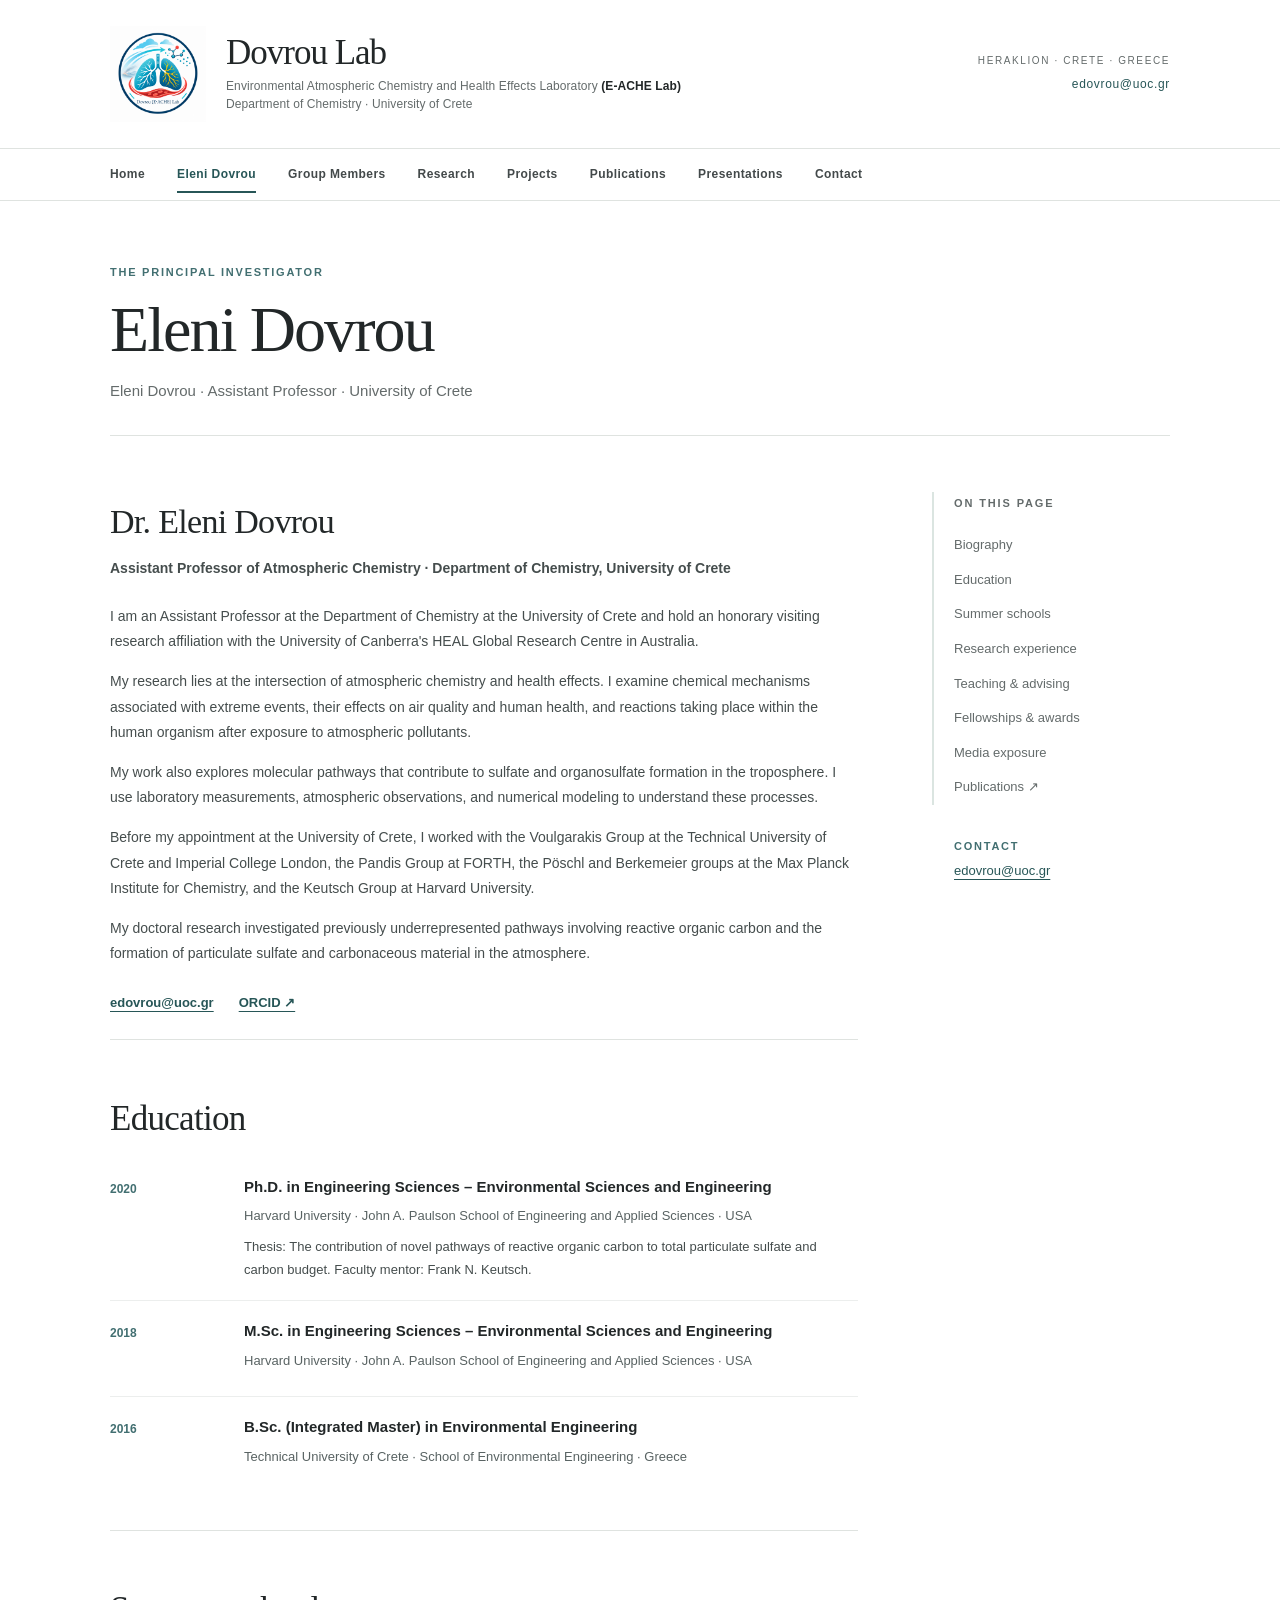
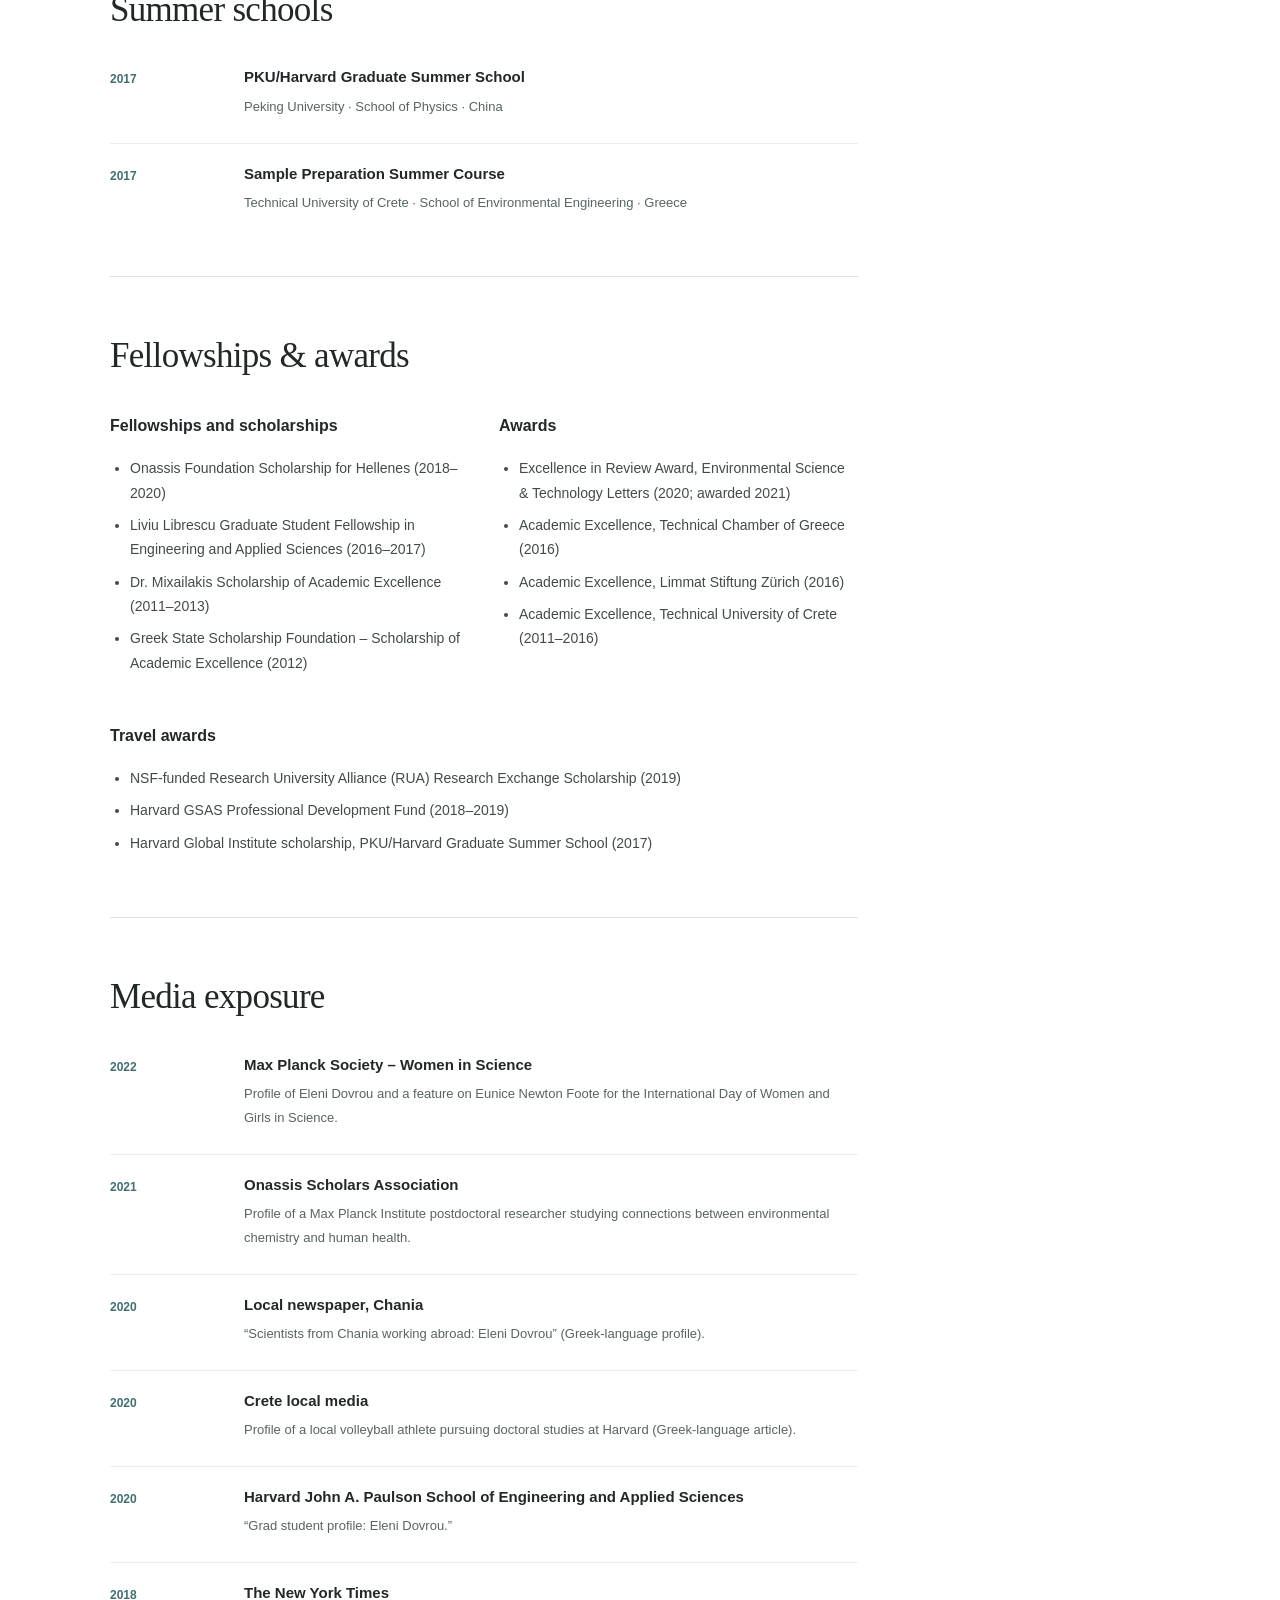
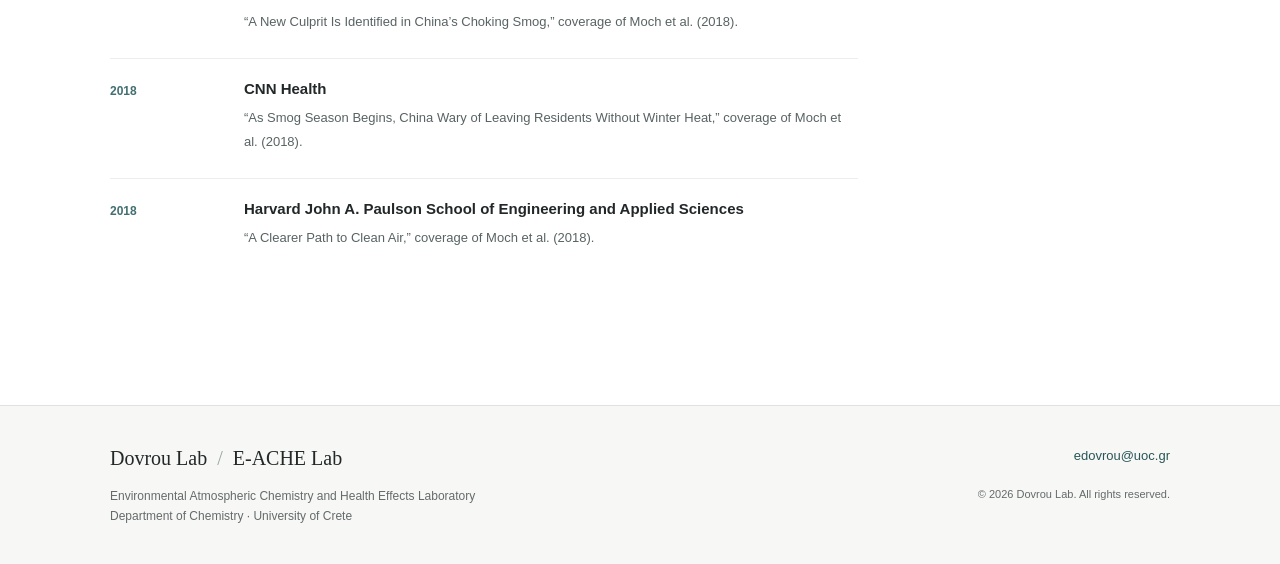
==== commit b917df48: "Update about-me.html" ====
--- a/about-me.html
+++ b/about-me.html
@@ -219,265 +219,6 @@
        </article>
       </div>
      </section>
-     <section class="content-section" id="experience">
-      <div class="section-heading">
-       <h2>
-        Research experience
-       </h2>
-      </div>
-      <div class="timeline">
-       <article class="timeline-row">
-        <div class="timeline-year">
-         2026&ndash;present
-        </div>
-        <div>
-         <h3>
-          Science Communication Coordinator
-         </h3>
-         <p class="timeline-sub">
-          FutureMed COST Action &middot; Europe
-         </p>
-        </div>
-       </article>
-       <article class="timeline-row">
-        <div class="timeline-year">
-         2025&ndash;present
-        </div>
-        <div>
-         <h3>
-          Assistant Professor
-         </h3>
-         <p class="timeline-sub">
-          Department of Chemistry &middot; University of Crete &middot; Greece
-         </p>
-        </div>
-       </article>
-       <article class="timeline-row">
-        <div class="timeline-year">
-         2025&ndash;present
-        </div>
-        <div>
-         <h3>
-          Visiting Fellow, Honorary Appointment
-         </h3>
-         <p class="timeline-sub">
-          University of Canberra &middot; Health Research Institute / HEAL Global Research Centre &middot; Australia
-         </p>
-        </div>
-       </article>
-       <article class="timeline-row">
-        <div class="timeline-year">
-         2025&ndash;present
-        </div>
-        <div>
-         <h3>
-          Alumni Affiliate
-         </h3>
-         <p class="timeline-sub">
-          Leverhulme Research Centre &middot; Imperial College London &middot; UK
-         </p>
-        </div>
-       </article>
-       <article class="timeline-row">
-        <div class="timeline-year">
-         Oct&ndash;Dec 2025
-        </div>
-        <div>
-         <h3>
-          Invited Researcher
-         </h3>
-         <p class="timeline-sub">
-          HEAL Global Research Centre, University of Canberra, and NSW Department of Climate Change, Energy, the Environment and Water &middot; Australia
-         </p>
-         <p>
-          Supervisor: Prof. Sotiris Vardoulakis. Project: Air quality and health impacts of wildfires in Australia and Southeast Asia.
-         </p>
-        </div>
-       </article>
-       <article class="timeline-row">
-        <div class="timeline-year">
-         2025
-        </div>
-        <div>
-         <h3>
-          Research Fellow
-         </h3>
-         <p class="timeline-sub">
-          Technical University of Crete &middot; School of Chemical and Environmental Engineering &middot; Greece
-         </p>
-         <p>
-          Faculty mentor: Prof. Apostolos Voulgarakis. Projects: WRF-based future air-quality predictions and extreme events; fire-plume chemical mechanisms.
-         </p>
-        </div>
-       </article>
-       <article class="timeline-row">
-        <div class="timeline-year">
-         2024&ndash;2025
-        </div>
-        <div>
-         <h3>
-          Postdoctoral Researcher
-         </h3>
-         <p class="timeline-sub">
-          Leverhulme Research Centre &middot; Imperial College London &middot; UK
-         </p>
-         <p>
-          Faculty mentor: Prof. Apostolos Voulgarakis. Projects: Future air-quality simulations and fire-plume chemical mechanisms.
-         </p>
-        </div>
-       </article>
-       <article class="timeline-row">
-        <div class="timeline-year">
-         2024&ndash;2025
-        </div>
-        <div>
-         <h3>
-          Senior Postdoctoral Researcher
-         </h3>
-         <p class="timeline-sub">
-          Technical University of Crete &middot; School of Chemical and Environmental Engineering &middot; Greece
-         </p>
-         <p>
-          Faculty mentor: Prof. Apostolos Voulgarakis. Projects: Future air-quality simulations and chemical effects of extreme events.
-         </p>
-        </div>
-       </article>
-       <article class="timeline-row">
-        <div class="timeline-year">
-         2022&ndash;2024
-        </div>
-        <div>
-         <h3>
-          Postdoctoral Researcher
-         </h3>
-         <p class="timeline-sub">
-          Foundation for Research and Technology &ndash; Hellas (FORTH) &middot; Center for the Study of Air Quality and Climate Change &middot; Greece
-         </p>
-         <p>
-          Faculty mentor: Prof. Spyros N. Pandis. Projects: Indoor air quality in primary school classrooms; FORTH coordination activities within the EU SynAir-G project on pollutants and childhood health.
-         </p>
-        </div>
-       </article>
-       <article class="timeline-row">
-        <div class="timeline-year">
-         2020&ndash;2022
-        </div>
-        <div>
-         <h3>
-          Postdoctoral Researcher
-         </h3>
-         <p class="timeline-sub">
-          Max Planck Institute for Chemistry &middot; Multiphase Chemistry Department &middot; Germany
-         </p>
-         <p>
-          Faculty mentors: Prof. Ulrich P&ouml;schl and Dr. Thomas Berkemeier. Project: Contributions of highly reactive atmospheric compounds to oxidative stress.
-         </p>
-        </div>
-       </article>
-       <article class="timeline-row">
-        <div class="timeline-year">
-         2013&ndash;2016
-        </div>
-        <div>
-         <h3>
-          Undergraduate Researcher
-         </h3>
-         <p class="timeline-sub">
-          Aquatic Chemistry Laboratory &middot; Technical University of Crete &middot; Greece
-         </p>
-         <p>
-          Faculty mentor: Prof. Elia Psillakis. Project: Photolysis of aqueous fullerene C60 agglomerates in environmental waters.
-         </p>
-        </div>
-       </article>
-       <article class="timeline-row">
-        <div class="timeline-year">
-         2015
-        </div>
-        <div>
-         <h3>
-          Undergraduate Researcher
-         </h3>
-         <p class="timeline-sub">
-          Biomathematics Laboratory &middot; Technical University of Crete &middot; Greece
-         </p>
-         <p>
-          Faculty mentor: Prof. Daphne Manoussaki. Project: Mathematical modeling of angiogenesis.
-         </p>
-        </div>
-       </article>
-       <article class="timeline-row">
-        <div class="timeline-year">
-         2015
-        </div>
-        <div>
-         <h3>
-          Undergraduate Researcher
-         </h3>
-         <p class="timeline-sub">
-          Water Management and Coastal Engineering Laboratory &middot; Technical University of Crete &middot; Greece
-         </p>
-         <p>
-          Faculty mentor: Prof. Ioannis Tsanis. Project: RECARE &ndash; Prevention and restoration of soil degradation in Europe.
-         </p>
-        </div>
-       </article>
-      </div>
-     </section>
-     <section class="content-section" id="teaching">
-      <div class="section-heading">
-       <h2>
-        Teaching &amp; advising
-       </h2>
-      </div>
-      <h3 class="subheading">
-       Student advising and mentoring
-      </h3>
-      <ul class="simple-list">
-       <li>
-        Two FORTH Ph.D. students (2022&ndash;2024)
-       </li>
-       <li>
-        Elementary and undergraduate students through R.E.A.L. Science (2020&ndash;present)
-       </li>
-       <li>
-        Graduate and undergraduate students through Harvard Alumni for Climate and Environment (2020&ndash;2024)
-       </li>
-       <li>
-        Graduate and undergraduate students through Greek Women in STEM (2019&ndash;present)
-       </li>
-       <li>
-        One Max Planck Ph.D. student (2021&ndash;2022)
-       </li>
-       <li>
-        One Max Planck M.Sc. student (2020&ndash;2021)
-       </li>
-       <li>
-        One Harvard undergraduate student (2019&ndash;2020)
-       </li>
-      </ul>
-      <h3 class="subheading">
-       University teaching
-      </h3>
-      <p>
-       <strong>
-        Harvard University &ndash; Teaching Fellow, Atmospheric Chemistry (Spring 2018).
-       </strong>
-       Developed materials, led class discussions, graded coursework and examinations, and met students individually. Course enrollment: 38 undergraduate and two graduate students.
-      </p>
-      <p>
-       <strong>
-        Harvard University &ndash; Ph.D. Lecturer, Trademark Tours (Summer 2019).
-       </strong>
-       Lectures included &ldquo;STEM Lecture: How Technology Changes the World,&rdquo; &ldquo;How to Adjust in a New Culture,&rdquo; &ldquo;Creativity and Innovation Skills Development,&rdquo; and &ldquo;How to Apply to Top American Graduate Schools Like Harvard.&rdquo;
-      </p>
-      <p>
-       <strong>
-        Technical University of Crete &ndash; Tutor, TUC Tutoring (2013&ndash;2015).
-       </strong>
-       One-to-one tutoring in Ordinary Differential Equations, Aquatic Chemistry and Fluid Mechanics.
-      </p>
-     </section>
      <section class="content-section" id="awards">
       <div class="section-heading">
        <h2>
--- a/assets/style.css
+++ b/assets/style.css
@@ -185,3 +185,64 @@
 .projects-page{padding-top:50px;padding-bottom:85px}
 .projects-page .content-section{max-width:900px}
 .projects-page .closing-line{margin-top:38px}
+
+
+/* === Homepage and research photographs: November 2026 === */
+/* Home: display the uploaded research illustration in full, without cropping. */
+.home-hero .hero-art { background: #ffffff; box-shadow: none; }
+.home-hero .hero-art img { display:block; width:100%; height:auto; object-fit:contain; }
+.home-hero .art-credit { background:#ffffff; border-top:1px solid var(--line); }
+
+/* Research introduction no longer has the old right-hand graphic. */
+.research-lead { display:block; padding-bottom:28px; }
+.research-lead .research-intro { max-width:860px; }
+
+/* Keep each direction's text and artwork side by side on larger screens. */
+.readable-column > .content-section.research-direction { max-width:100%; }
+.research-direction { display:grid; grid-template-columns:minmax(0,1fr) minmax(0,39%); gap:36px; align-items:center; }
+.research-direction-copy { min-width:0; }
+.research-direction-image { margin:0; min-width:0; display:flex; align-items:center; justify-content:center; }
+.research-direction-image a { display:block; width:100%; }
+.research-direction-image img { display:block; width:100%; max-height:320px; height:auto; object-fit:contain; }
+.research-direction#health .research-direction-image img { max-width:260px; margin-inline:auto; }
+.research-direction--text-only { display:block; }
+.research-direction--text-only .research-direction-copy { max-width:760px; }
+
+@media (max-width:740px) {
+  .home-hero .hero-art img { max-height:none; object-fit:contain; }
+  .research-direction { display:flex; flex-direction:column; align-items:stretch; gap:14px; }
+  .research-direction-image img { margin-inline:auto; max-width:440px; max-height:none; }
+  .research-direction#health .research-direction-image img { max-width:260px; }
+  .research-direction--text-only { display:block; }
+}
+
+
+/* === Home research directions & group portraits (November 2026) === */
+/* Four homepage directions: two well-spaced columns on desktop. */
+.focus-grid--four { grid-template-columns: repeat(2, minmax(0, 1fr)); column-gap: 30px; row-gap: 32px; }
+.focus-grid--four a { min-width: 0; padding: 6px 26px 24px; border-left: 1px solid var(--line); border-bottom: 1px solid var(--line); }
+.focus-grid--four a:nth-child(odd) { padding-left: 0; border-left: 0; }
+.focus-grid--four a:nth-child(even) { padding-right: 0; }
+.focus-grid--four a:nth-child(n+3) { border-bottom: 0; padding-bottom: 0; }
+.focus-grid--four a h3 { font-size: 23px; }
+
+/* Team profiles: biography on the left, supplied portrait on the right. */
+.member-profile { display:grid; grid-template-columns:minmax(0, 1fr) 205px; gap:28px; align-items:start; }
+.member-details { min-width:0; }
+.member-profile .bio-title { font-size:29px; line-height:1.22; margin:0 0 8px; }
+.member-profile .bio-role { line-height:1.7; }
+.member-profile p { margin-bottom:15px; }
+.member-photo { display:block; width:100%; aspect-ratio:4 / 5; height:auto; object-fit:cover; object-position:center 36%; border:1px solid var(--line); background:var(--cloud); border-radius:3px; }
+
+@media (max-width:740px) {
+ .focus-grid--four { grid-template-columns:1fr; gap:19px; }
+ .focus-grid--four a,.focus-grid--four a:nth-child(odd),.focus-grid--four a:nth-child(even),.focus-grid--four a:nth-child(n+3) { border-left:0; border-bottom:1px solid var(--line); padding:0 0 18px; }
+ .focus-grid--four a:last-child { border-bottom:0; padding-bottom:0; }
+ .member-profile { grid-template-columns:minmax(0,1fr) 135px; gap:18px; }
+ .member-profile .bio-title { font-size:24px; }
+ .member-photo { aspect-ratio:3 / 4; }
+}
+@media (max-width:420px) {
+ .member-profile { grid-template-columns:1fr; }
+ .member-photo { grid-row:1; width:180px; max-width:70%; aspect-ratio:4 / 5; }
+}
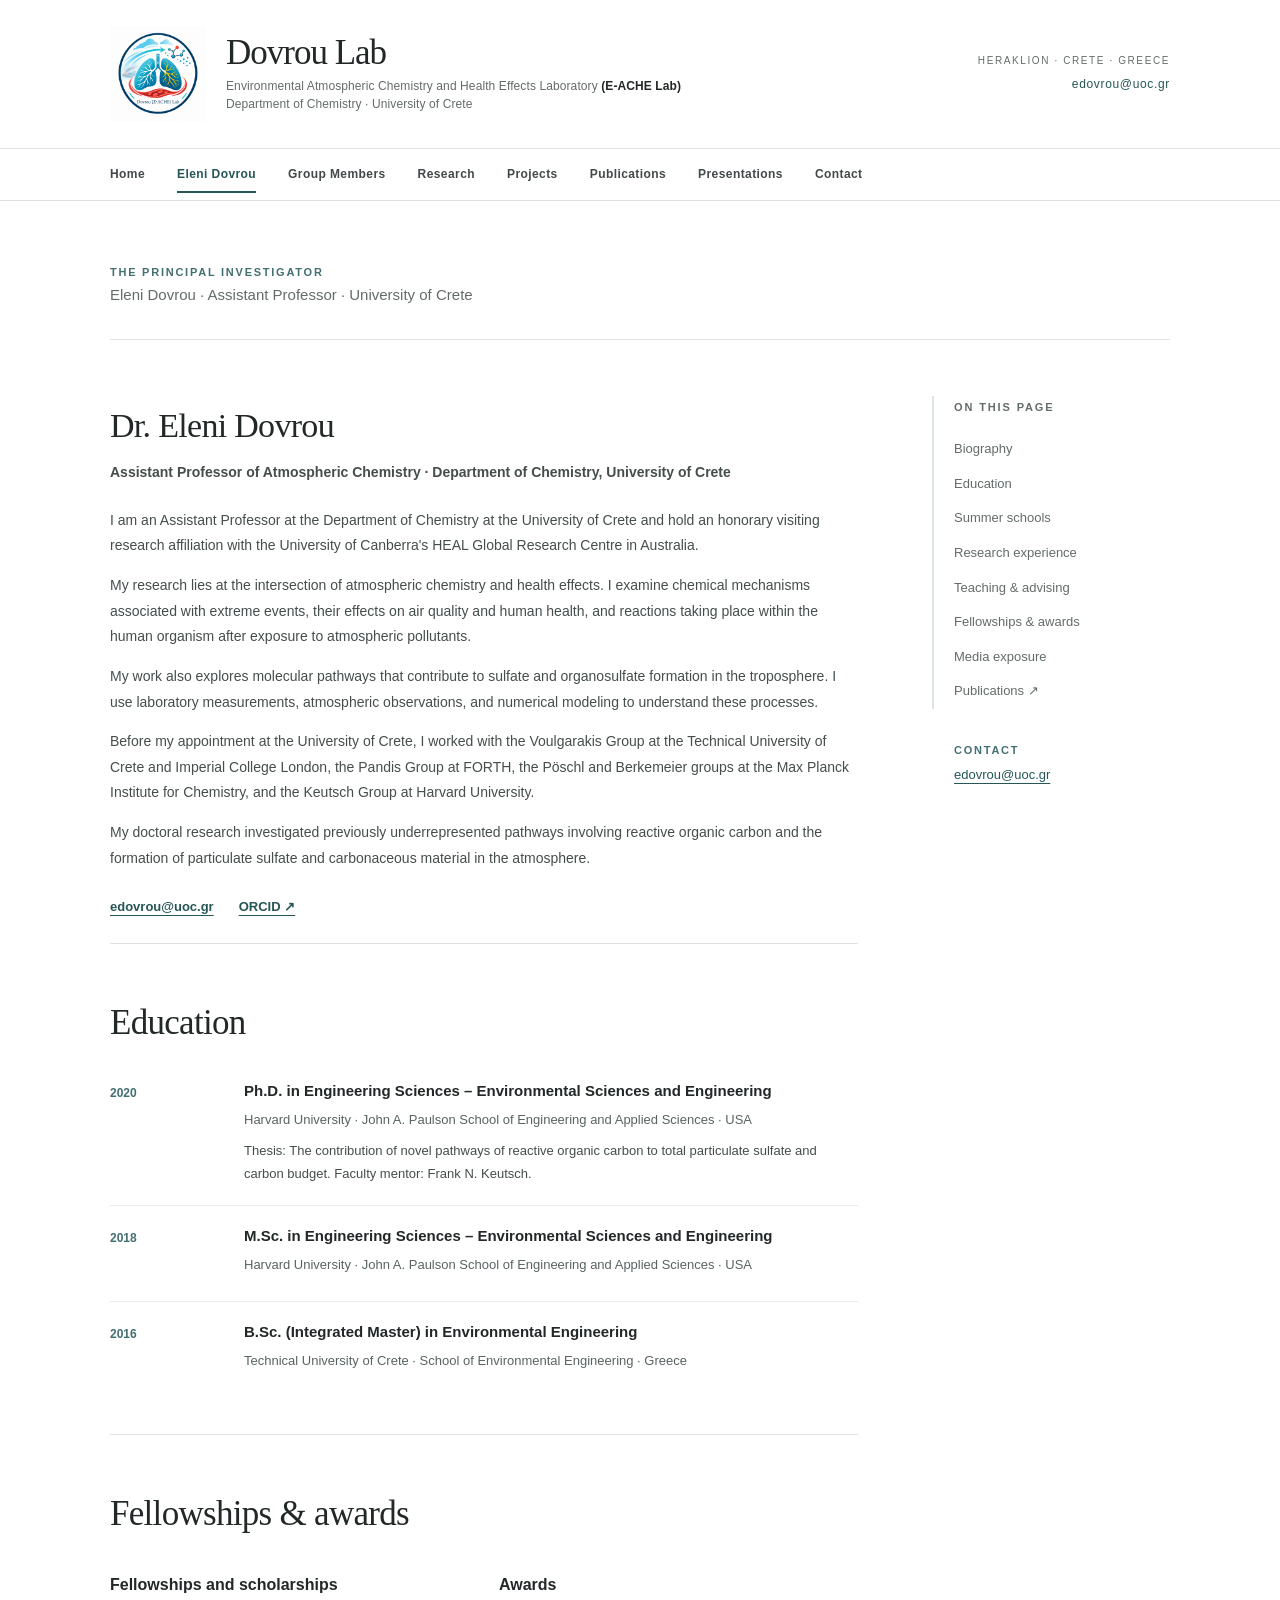
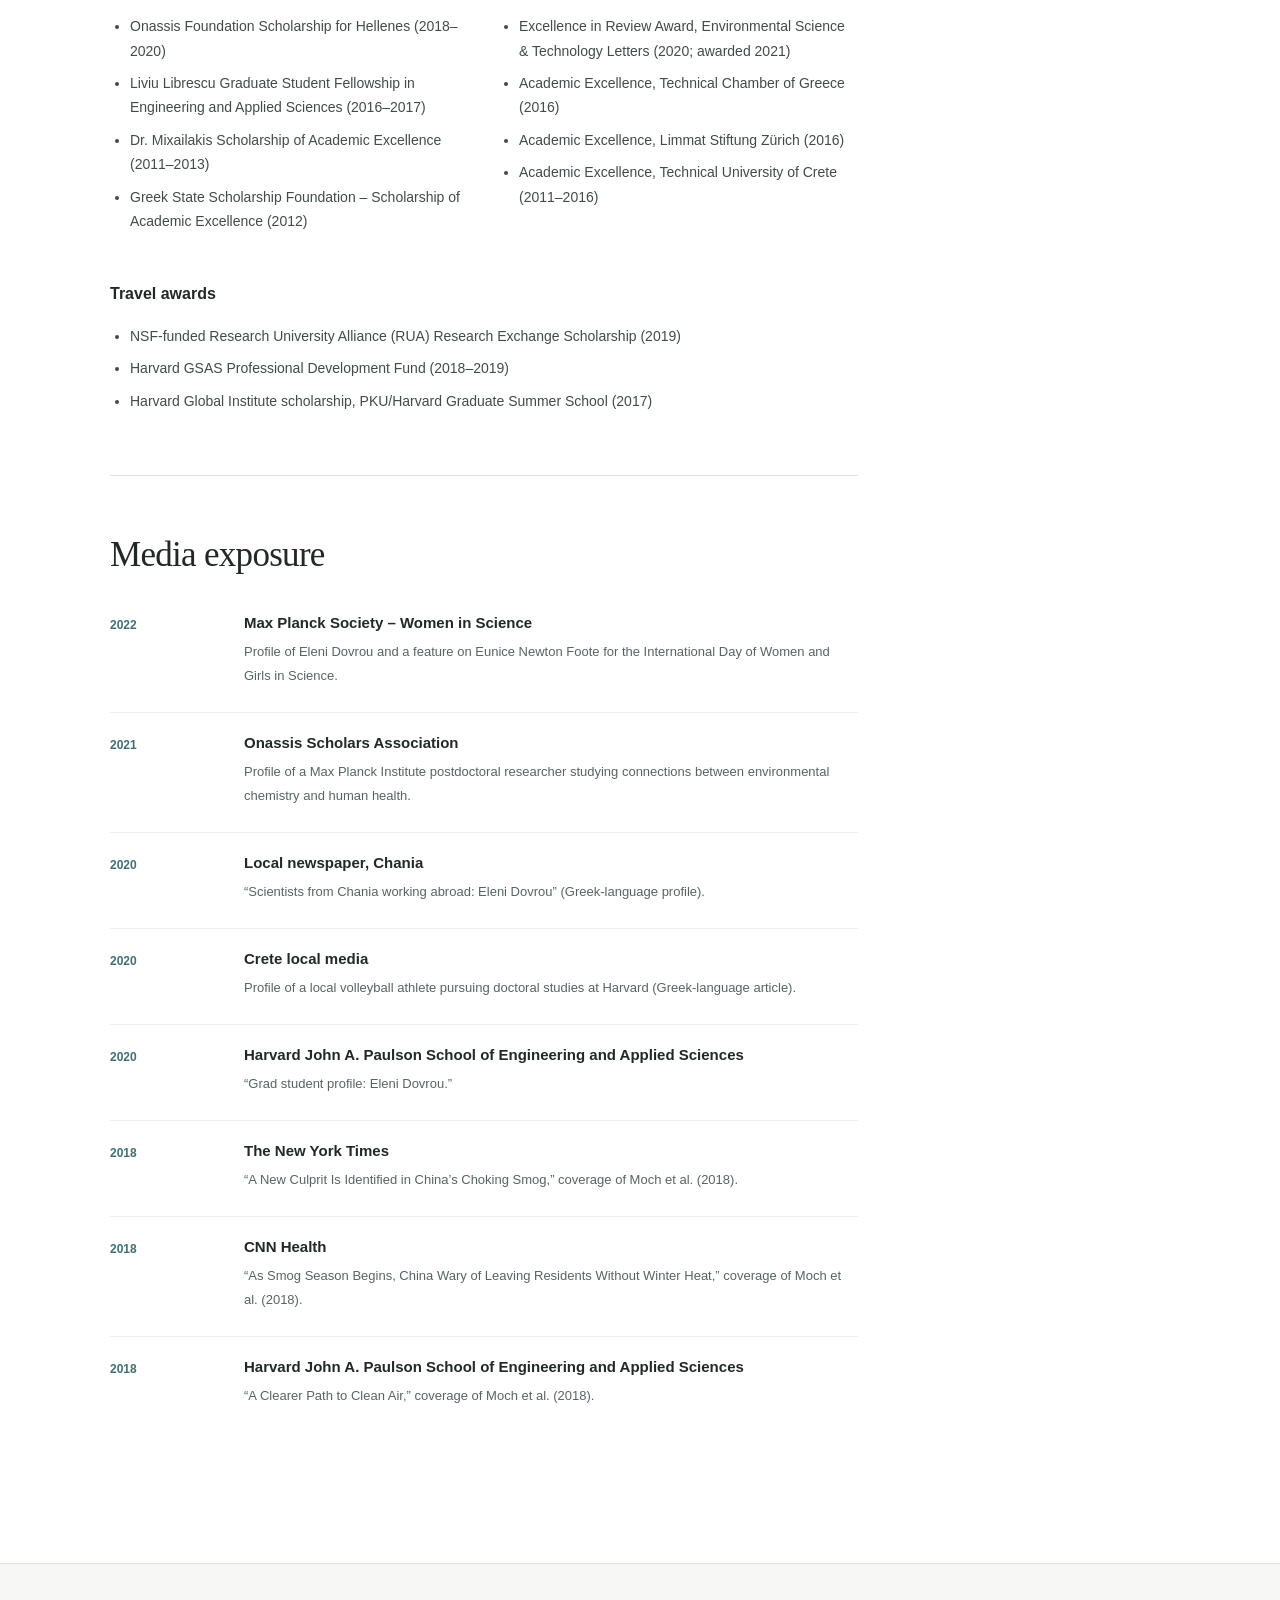
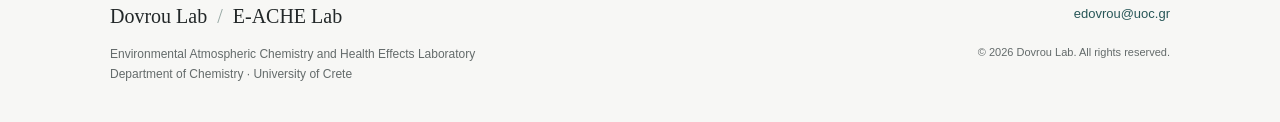
==== commit 2169ed0e: "Update about-me.html" ====
--- a/about-me.html
+++ b/about-me.html
@@ -184,41 +184,6 @@
        </article>
       </div>
      </section>
-     <section class="content-section" id="summer-schools">
-      <div class="section-heading">
-       <h2>
-        Summer schools
-       </h2>
-      </div>
-      <div class="timeline">
-       <article class="timeline-row">
-        <div class="timeline-year">
-         2017
-        </div>
-        <div>
-         <h3>
-          PKU/Harvard Graduate Summer School
-         </h3>
-         <p class="timeline-sub">
-          Peking University &middot; School of Physics &middot; China
-         </p>
-        </div>
-       </article>
-       <article class="timeline-row">
-        <div class="timeline-year">
-         2017
-        </div>
-        <div>
-         <h3>
-          Sample Preparation Summer Course
-         </h3>
-         <p class="timeline-sub">
-          Technical University of Crete &middot; School of Environmental Engineering &middot; Greece
-         </p>
-        </div>
-       </article>
-      </div>
-     </section>
      <section class="content-section" id="awards">
       <div class="section-heading">
        <h2>
--- a/assets/style.css
+++ b/assets/style.css
@@ -246,3 +246,9 @@
  .member-profile { grid-template-columns:1fr; }
  .member-photo { grid-row:1; width:180px; max-width:70%; aspect-ratio:4 / 5; }
 }
+
+/* Hide the large page headings on all tabs */
+.page-heading h1 {
+    display: none;
+}
+
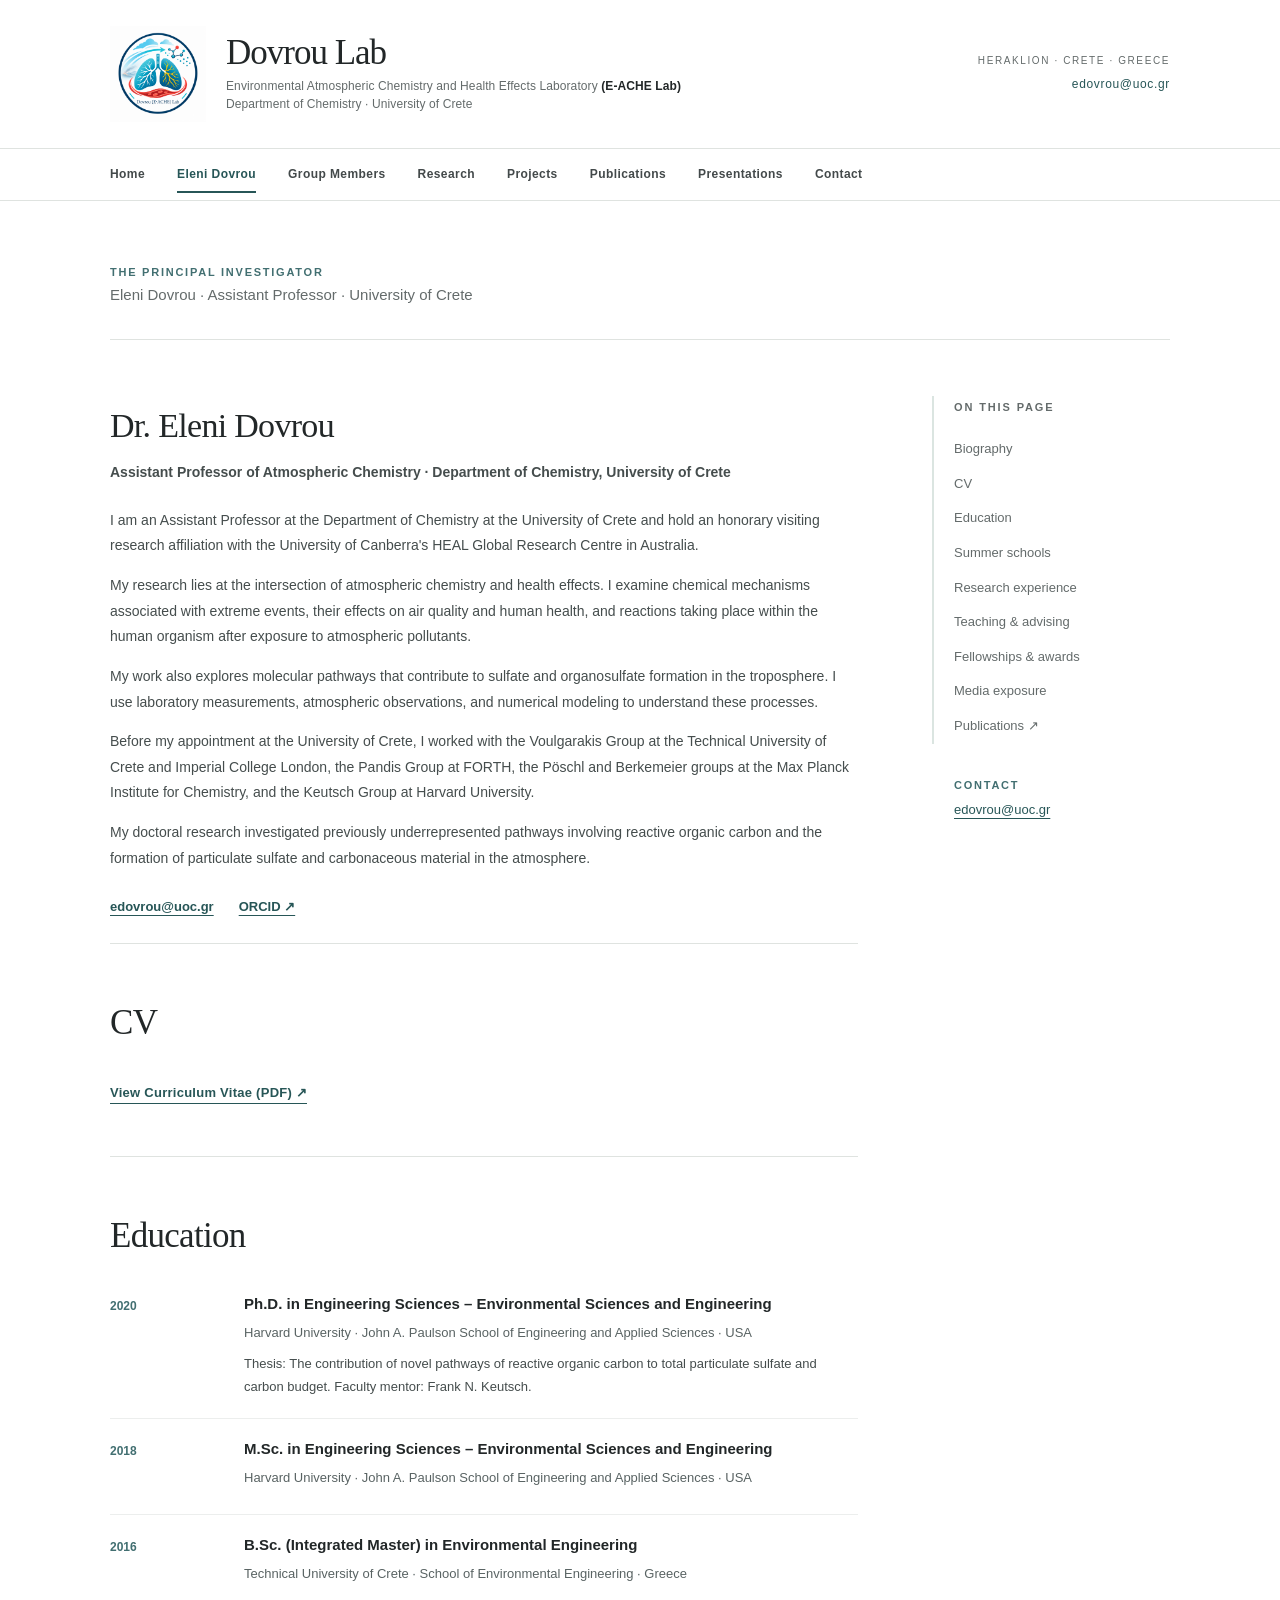
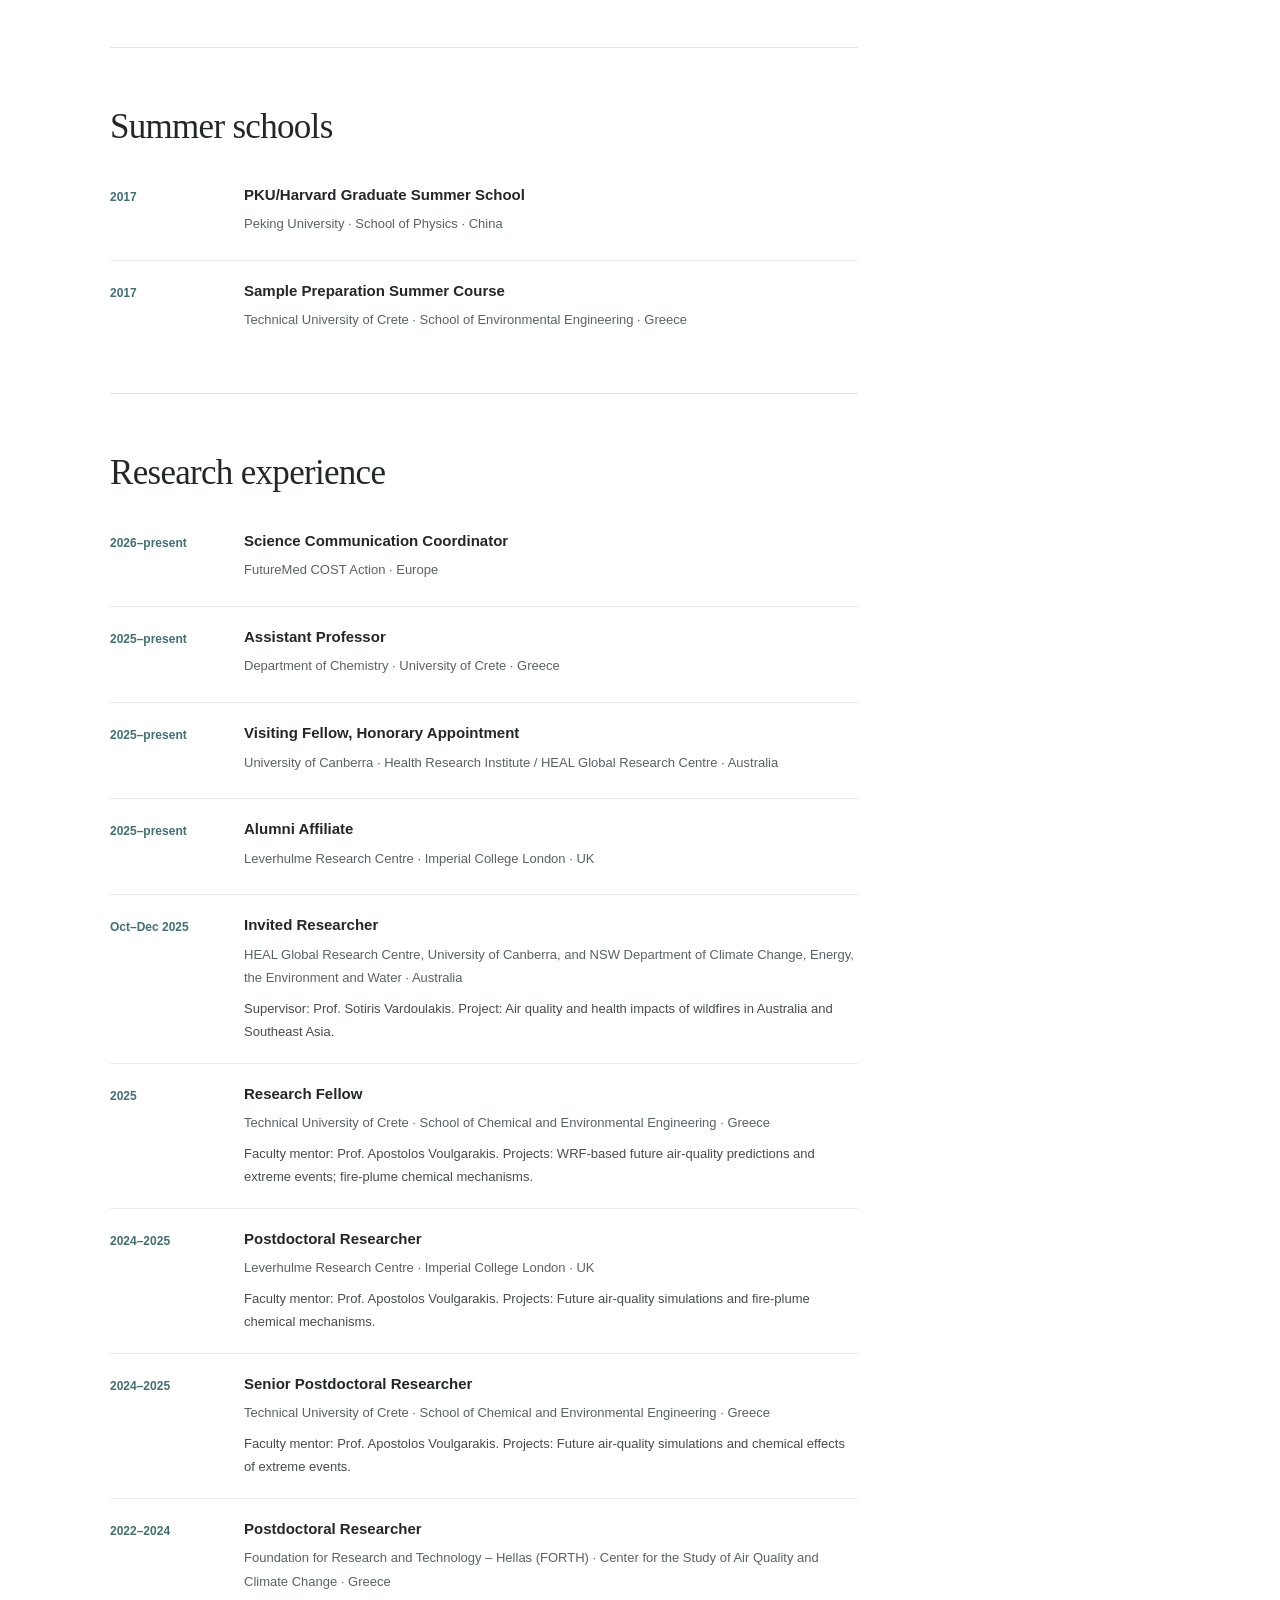
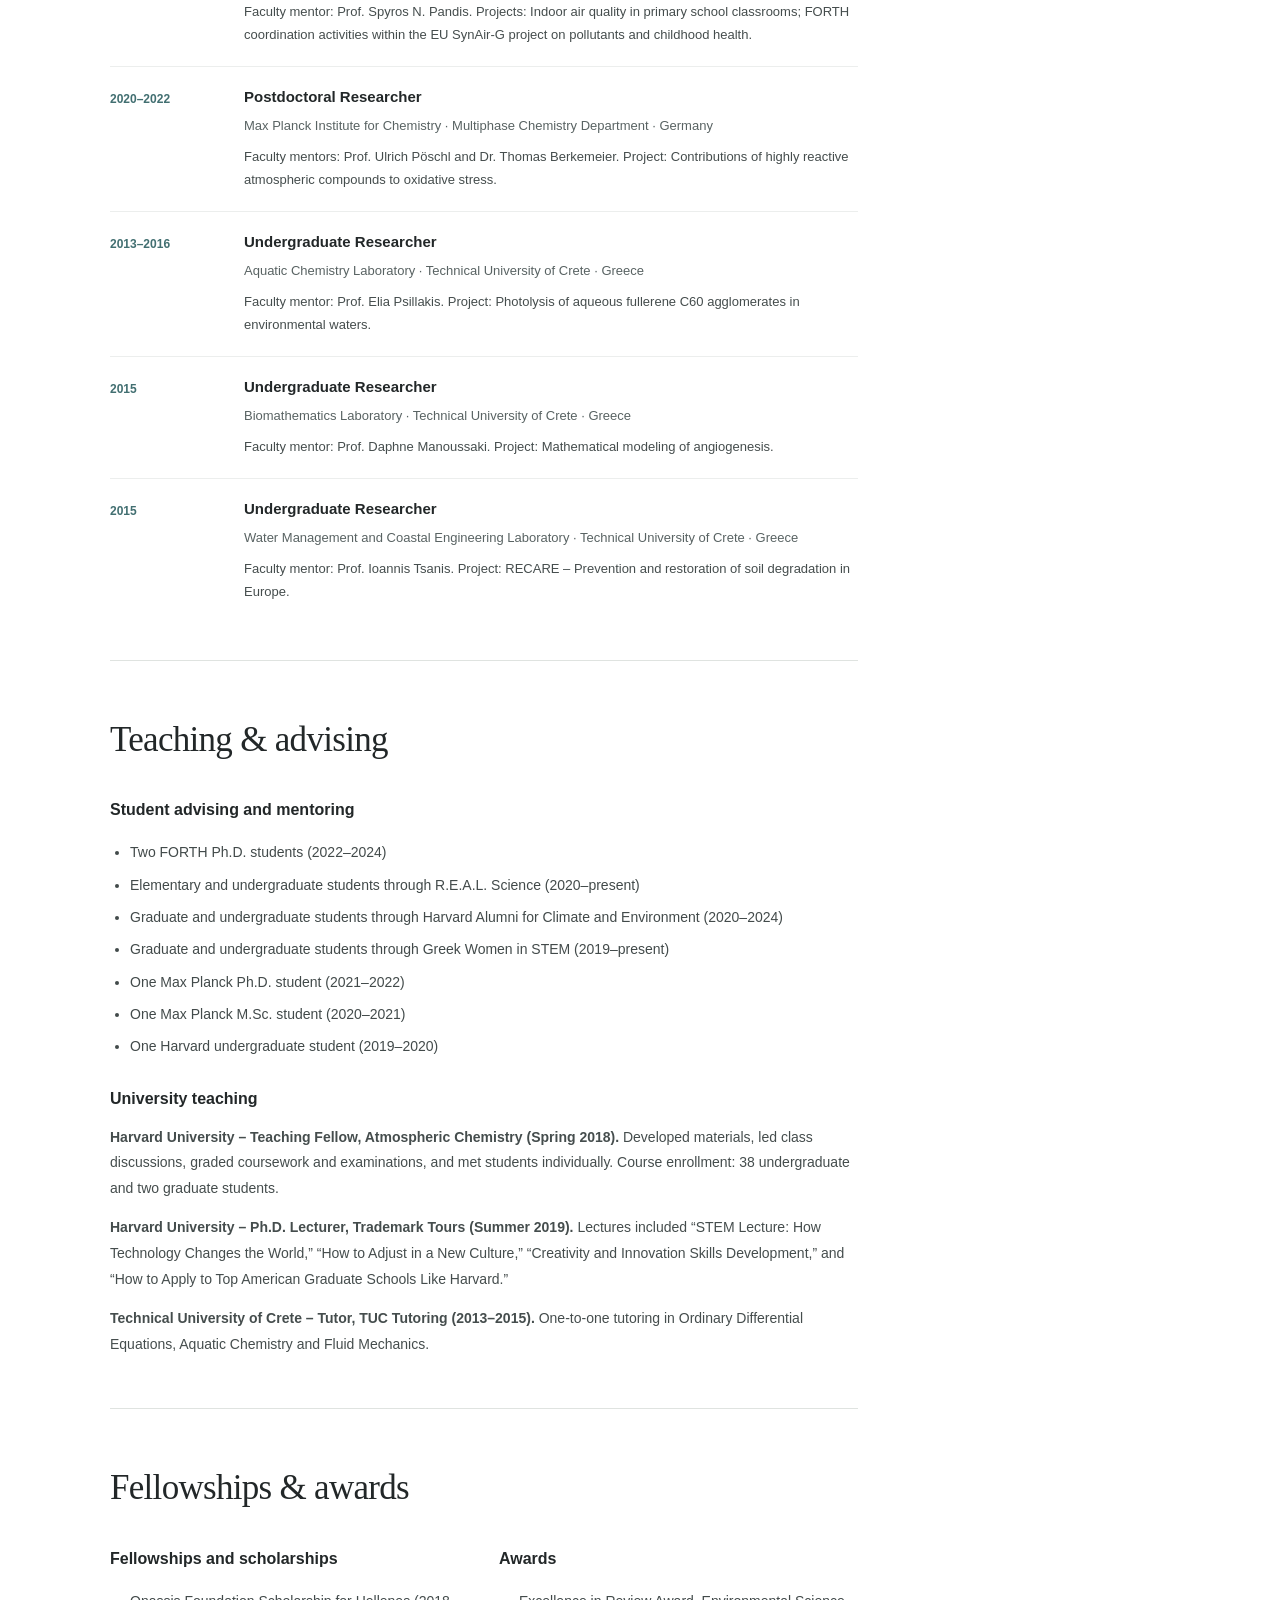
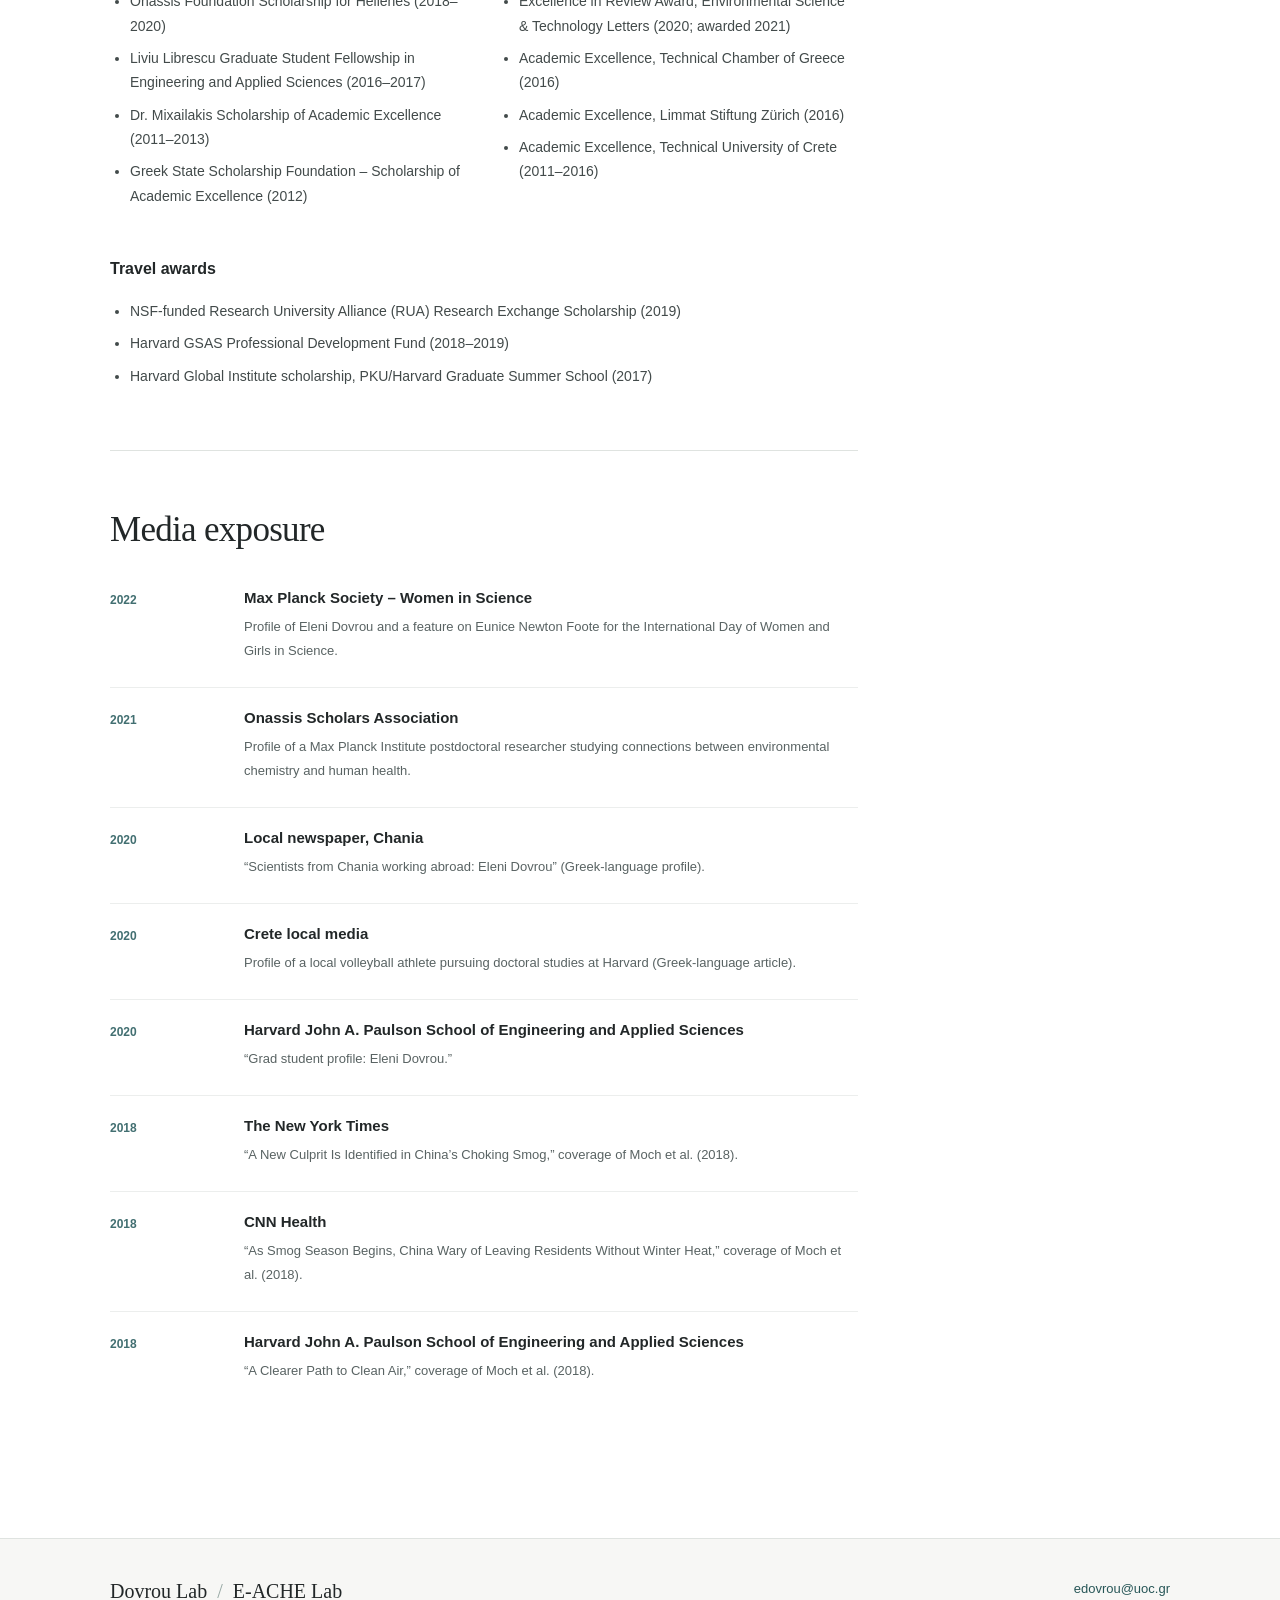
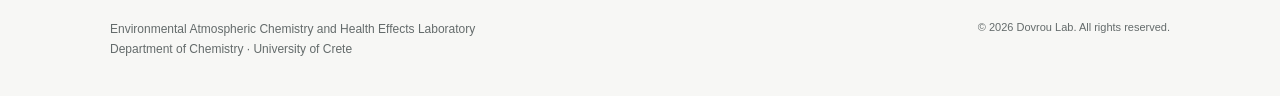
==== commit b2f218b7: "Add files via upload" ====
--- a/about-me.html
+++ b/about-me.html
@@ -133,6 +133,19 @@
        </a>
       </div>
      </div>
+     <!-- CV: Upload the PDF to assets/Eleni_Dovrou_CV.pdf in GitHub. -->
+     <section class="content-section" id="cv">
+      <div class="section-heading">
+       <h2>
+        CV
+       </h2>
+      </div>
+      <p>
+       <a class="under-link" href="assets/Eleni_Dovrou_CV.pdf" target="_blank" rel="noopener noreferrer" type="application/pdf">
+        View Curriculum Vitae (PDF) &nearr;
+       </a>
+      </p>
+     </section>
      <section class="content-section" id="education">
       <div class="section-heading">
        <h2>
@@ -183,6 +196,300 @@
         </div>
        </article>
       </div>
+     </section>
+     <section class="content-section" id="summer-schools">
+      <div class="section-heading">
+       <h2>
+        Summer schools
+       </h2>
+      </div>
+      <div class="timeline">
+       <article class="timeline-row">
+        <div class="timeline-year">
+         2017
+        </div>
+        <div>
+         <h3>
+          PKU/Harvard Graduate Summer School
+         </h3>
+         <p class="timeline-sub">
+          Peking University &middot; School of Physics &middot; China
+         </p>
+        </div>
+       </article>
+       <article class="timeline-row">
+        <div class="timeline-year">
+         2017
+        </div>
+        <div>
+         <h3>
+          Sample Preparation Summer Course
+         </h3>
+         <p class="timeline-sub">
+          Technical University of Crete &middot; School of Environmental Engineering &middot; Greece
+         </p>
+        </div>
+       </article>
+      </div>
+     </section>
+     <section class="content-section" id="experience">
+      <div class="section-heading">
+       <h2>
+        Research experience
+       </h2>
+      </div>
+      <div class="timeline">
+       <article class="timeline-row">
+        <div class="timeline-year">
+         2026&ndash;present
+        </div>
+        <div>
+         <h3>
+          Science Communication Coordinator
+         </h3>
+         <p class="timeline-sub">
+          FutureMed COST Action &middot; Europe
+         </p>
+        </div>
+       </article>
+       <article class="timeline-row">
+        <div class="timeline-year">
+         2025&ndash;present
+        </div>
+        <div>
+         <h3>
+          Assistant Professor
+         </h3>
+         <p class="timeline-sub">
+          Department of Chemistry &middot; University of Crete &middot; Greece
+         </p>
+        </div>
+       </article>
+       <article class="timeline-row">
+        <div class="timeline-year">
+         2025&ndash;present
+        </div>
+        <div>
+         <h3>
+          Visiting Fellow, Honorary Appointment
+         </h3>
+         <p class="timeline-sub">
+          University of Canberra &middot; Health Research Institute / HEAL Global Research Centre &middot; Australia
+         </p>
+        </div>
+       </article>
+       <article class="timeline-row">
+        <div class="timeline-year">
+         2025&ndash;present
+        </div>
+        <div>
+         <h3>
+          Alumni Affiliate
+         </h3>
+         <p class="timeline-sub">
+          Leverhulme Research Centre &middot; Imperial College London &middot; UK
+         </p>
+        </div>
+       </article>
+       <article class="timeline-row">
+        <div class="timeline-year">
+         Oct&ndash;Dec 2025
+        </div>
+        <div>
+         <h3>
+          Invited Researcher
+         </h3>
+         <p class="timeline-sub">
+          HEAL Global Research Centre, University of Canberra, and NSW Department of Climate Change, Energy, the Environment and Water &middot; Australia
+         </p>
+         <p>
+          Supervisor: Prof. Sotiris Vardoulakis. Project: Air quality and health impacts of wildfires in Australia and Southeast Asia.
+         </p>
+        </div>
+       </article>
+       <article class="timeline-row">
+        <div class="timeline-year">
+         2025
+        </div>
+        <div>
+         <h3>
+          Research Fellow
+         </h3>
+         <p class="timeline-sub">
+          Technical University of Crete &middot; School of Chemical and Environmental Engineering &middot; Greece
+         </p>
+         <p>
+          Faculty mentor: Prof. Apostolos Voulgarakis. Projects: WRF-based future air-quality predictions and extreme events; fire-plume chemical mechanisms.
+         </p>
+        </div>
+       </article>
+       <article class="timeline-row">
+        <div class="timeline-year">
+         2024&ndash;2025
+        </div>
+        <div>
+         <h3>
+          Postdoctoral Researcher
+         </h3>
+         <p class="timeline-sub">
+          Leverhulme Research Centre &middot; Imperial College London &middot; UK
+         </p>
+         <p>
+          Faculty mentor: Prof. Apostolos Voulgarakis. Projects: Future air-quality simulations and fire-plume chemical mechanisms.
+         </p>
+        </div>
+       </article>
+       <article class="timeline-row">
+        <div class="timeline-year">
+         2024&ndash;2025
+        </div>
+        <div>
+         <h3>
+          Senior Postdoctoral Researcher
+         </h3>
+         <p class="timeline-sub">
+          Technical University of Crete &middot; School of Chemical and Environmental Engineering &middot; Greece
+         </p>
+         <p>
+          Faculty mentor: Prof. Apostolos Voulgarakis. Projects: Future air-quality simulations and chemical effects of extreme events.
+         </p>
+        </div>
+       </article>
+       <article class="timeline-row">
+        <div class="timeline-year">
+         2022&ndash;2024
+        </div>
+        <div>
+         <h3>
+          Postdoctoral Researcher
+         </h3>
+         <p class="timeline-sub">
+          Foundation for Research and Technology &ndash; Hellas (FORTH) &middot; Center for the Study of Air Quality and Climate Change &middot; Greece
+         </p>
+         <p>
+          Faculty mentor: Prof. Spyros N. Pandis. Projects: Indoor air quality in primary school classrooms; FORTH coordination activities within the EU SynAir-G project on pollutants and childhood health.
+         </p>
+        </div>
+       </article>
+       <article class="timeline-row">
+        <div class="timeline-year">
+         2020&ndash;2022
+        </div>
+        <div>
+         <h3>
+          Postdoctoral Researcher
+         </h3>
+         <p class="timeline-sub">
+          Max Planck Institute for Chemistry &middot; Multiphase Chemistry Department &middot; Germany
+         </p>
+         <p>
+          Faculty mentors: Prof. Ulrich P&ouml;schl and Dr. Thomas Berkemeier. Project: Contributions of highly reactive atmospheric compounds to oxidative stress.
+         </p>
+        </div>
+       </article>
+       <article class="timeline-row">
+        <div class="timeline-year">
+         2013&ndash;2016
+        </div>
+        <div>
+         <h3>
+          Undergraduate Researcher
+         </h3>
+         <p class="timeline-sub">
+          Aquatic Chemistry Laboratory &middot; Technical University of Crete &middot; Greece
+         </p>
+         <p>
+          Faculty mentor: Prof. Elia Psillakis. Project: Photolysis of aqueous fullerene C60 agglomerates in environmental waters.
+         </p>
+        </div>
+       </article>
+       <article class="timeline-row">
+        <div class="timeline-year">
+         2015
+        </div>
+        <div>
+         <h3>
+          Undergraduate Researcher
+         </h3>
+         <p class="timeline-sub">
+          Biomathematics Laboratory &middot; Technical University of Crete &middot; Greece
+         </p>
+         <p>
+          Faculty mentor: Prof. Daphne Manoussaki. Project: Mathematical modeling of angiogenesis.
+         </p>
+        </div>
+       </article>
+       <article class="timeline-row">
+        <div class="timeline-year">
+         2015
+        </div>
+        <div>
+         <h3>
+          Undergraduate Researcher
+         </h3>
+         <p class="timeline-sub">
+          Water Management and Coastal Engineering Laboratory &middot; Technical University of Crete &middot; Greece
+         </p>
+         <p>
+          Faculty mentor: Prof. Ioannis Tsanis. Project: RECARE &ndash; Prevention and restoration of soil degradation in Europe.
+         </p>
+        </div>
+       </article>
+      </div>
+     </section>
+     <section class="content-section" id="teaching">
+      <div class="section-heading">
+       <h2>
+        Teaching &amp; advising
+       </h2>
+      </div>
+      <h3 class="subheading">
+       Student advising and mentoring
+      </h3>
+      <ul class="simple-list">
+       <li>
+        Two FORTH Ph.D. students (2022&ndash;2024)
+       </li>
+       <li>
+        Elementary and undergraduate students through R.E.A.L. Science (2020&ndash;present)
+       </li>
+       <li>
+        Graduate and undergraduate students through Harvard Alumni for Climate and Environment (2020&ndash;2024)
+       </li>
+       <li>
+        Graduate and undergraduate students through Greek Women in STEM (2019&ndash;present)
+       </li>
+       <li>
+        One Max Planck Ph.D. student (2021&ndash;2022)
+       </li>
+       <li>
+        One Max Planck M.Sc. student (2020&ndash;2021)
+       </li>
+       <li>
+        One Harvard undergraduate student (2019&ndash;2020)
+       </li>
+      </ul>
+      <h3 class="subheading">
+       University teaching
+      </h3>
+      <p>
+       <strong>
+        Harvard University &ndash; Teaching Fellow, Atmospheric Chemistry (Spring 2018).
+       </strong>
+       Developed materials, led class discussions, graded coursework and examinations, and met students individually. Course enrollment: 38 undergraduate and two graduate students.
+      </p>
+      <p>
+       <strong>
+        Harvard University &ndash; Ph.D. Lecturer, Trademark Tours (Summer 2019).
+       </strong>
+       Lectures included &ldquo;STEM Lecture: How Technology Changes the World,&rdquo; &ldquo;How to Adjust in a New Culture,&rdquo; &ldquo;Creativity and Innovation Skills Development,&rdquo; and &ldquo;How to Apply to Top American Graduate Schools Like Harvard.&rdquo;
+      </p>
+      <p>
+       <strong>
+        Technical University of Crete &ndash; Tutor, TUC Tutoring (2013&ndash;2015).
+       </strong>
+       One-to-one tutoring in Ordinary Differential Equations, Aquatic Chemistry and Fluid Mechanics.
+      </p>
      </section>
      <section class="content-section" id="awards">
       <div class="section-heading">
@@ -367,6 +674,9 @@
       <a href="#biography">
        Biography
       </a>
+      <a href="#cv">
+       CV
+      </a>
       <a href="#education">
        Education
       </a>
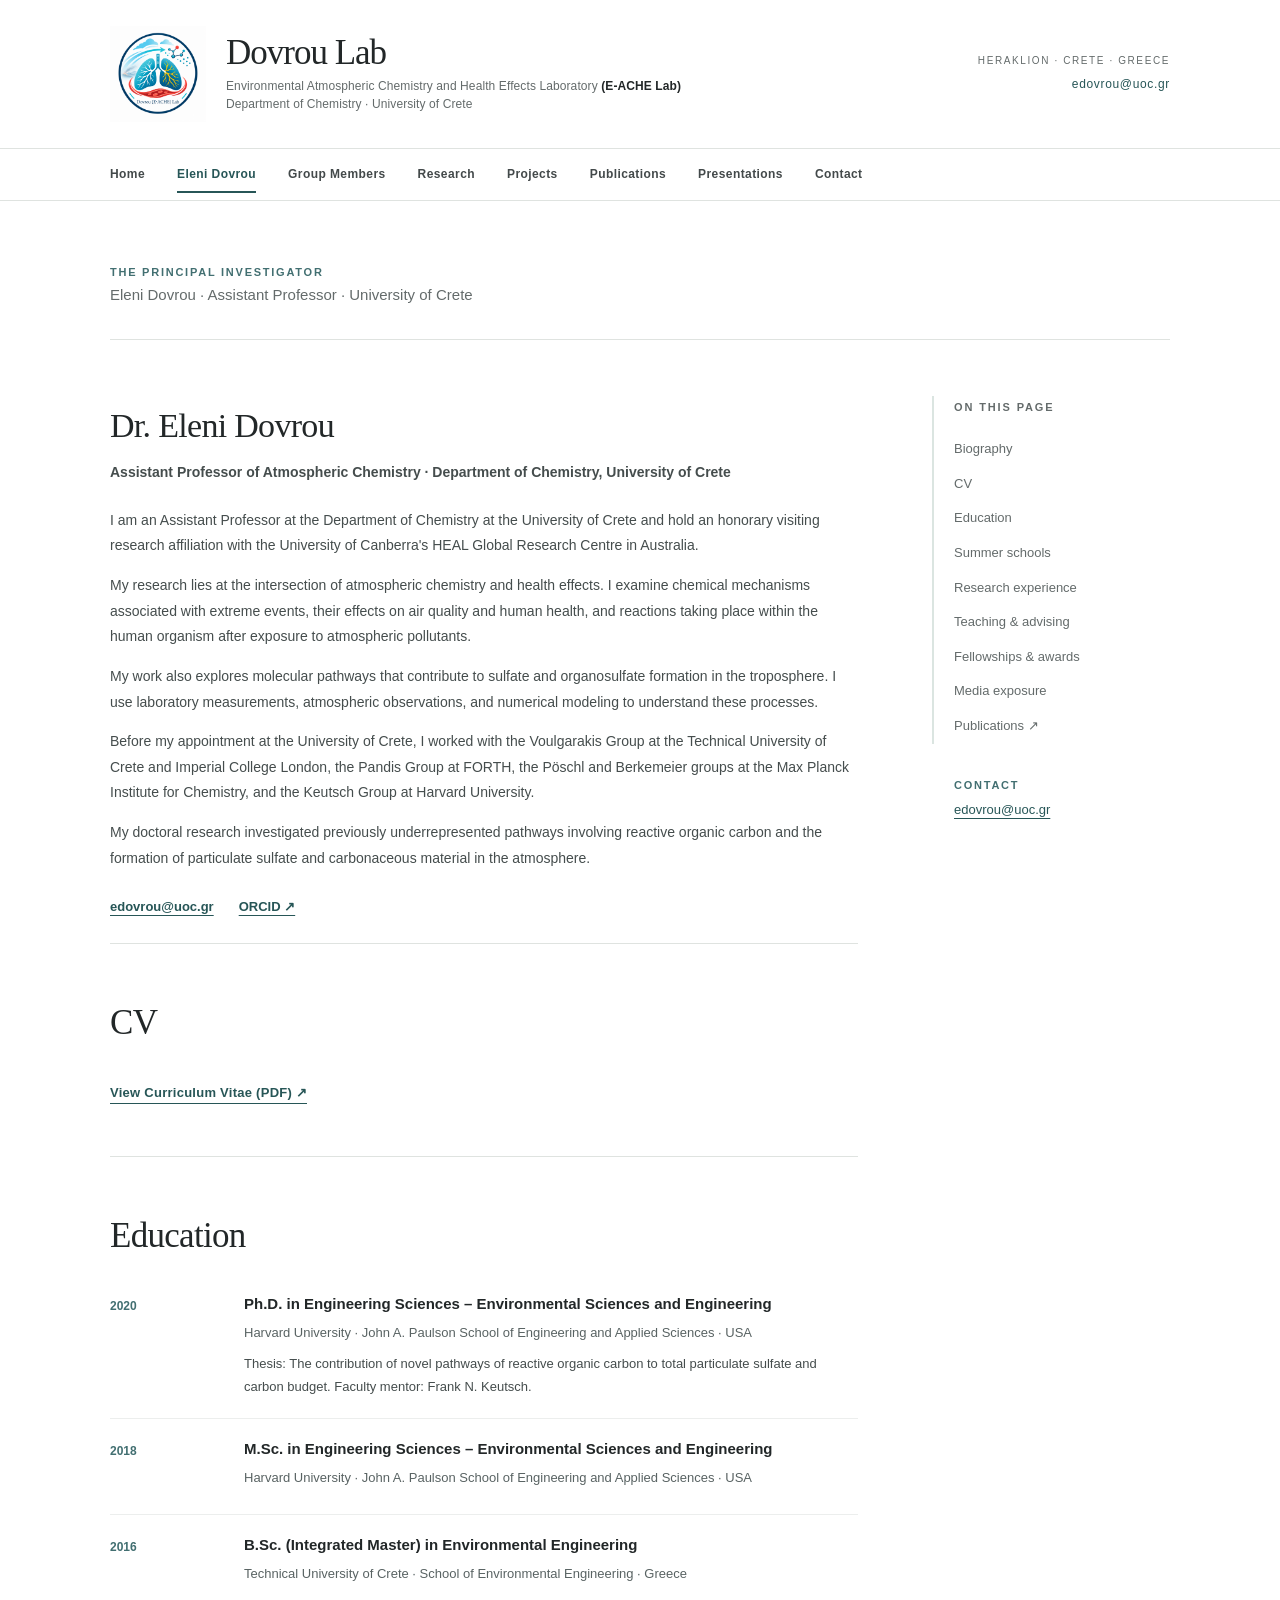
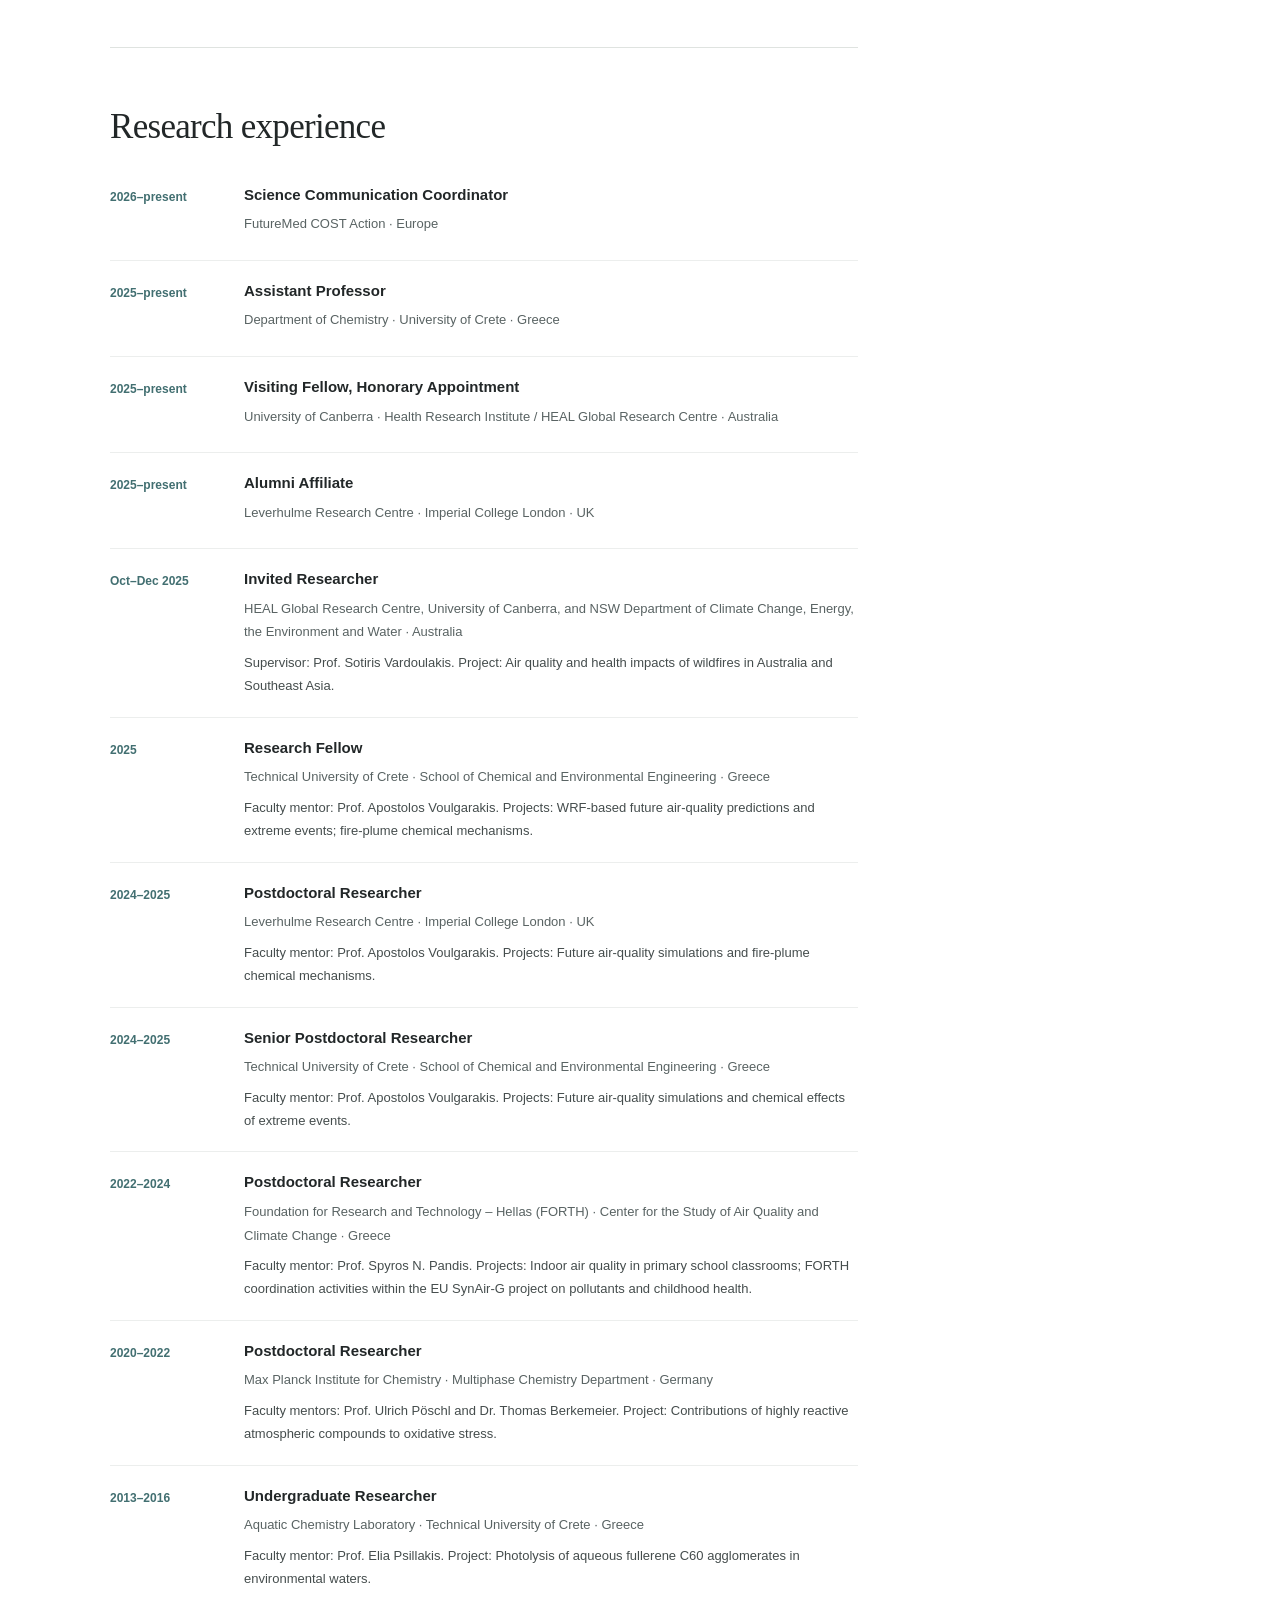
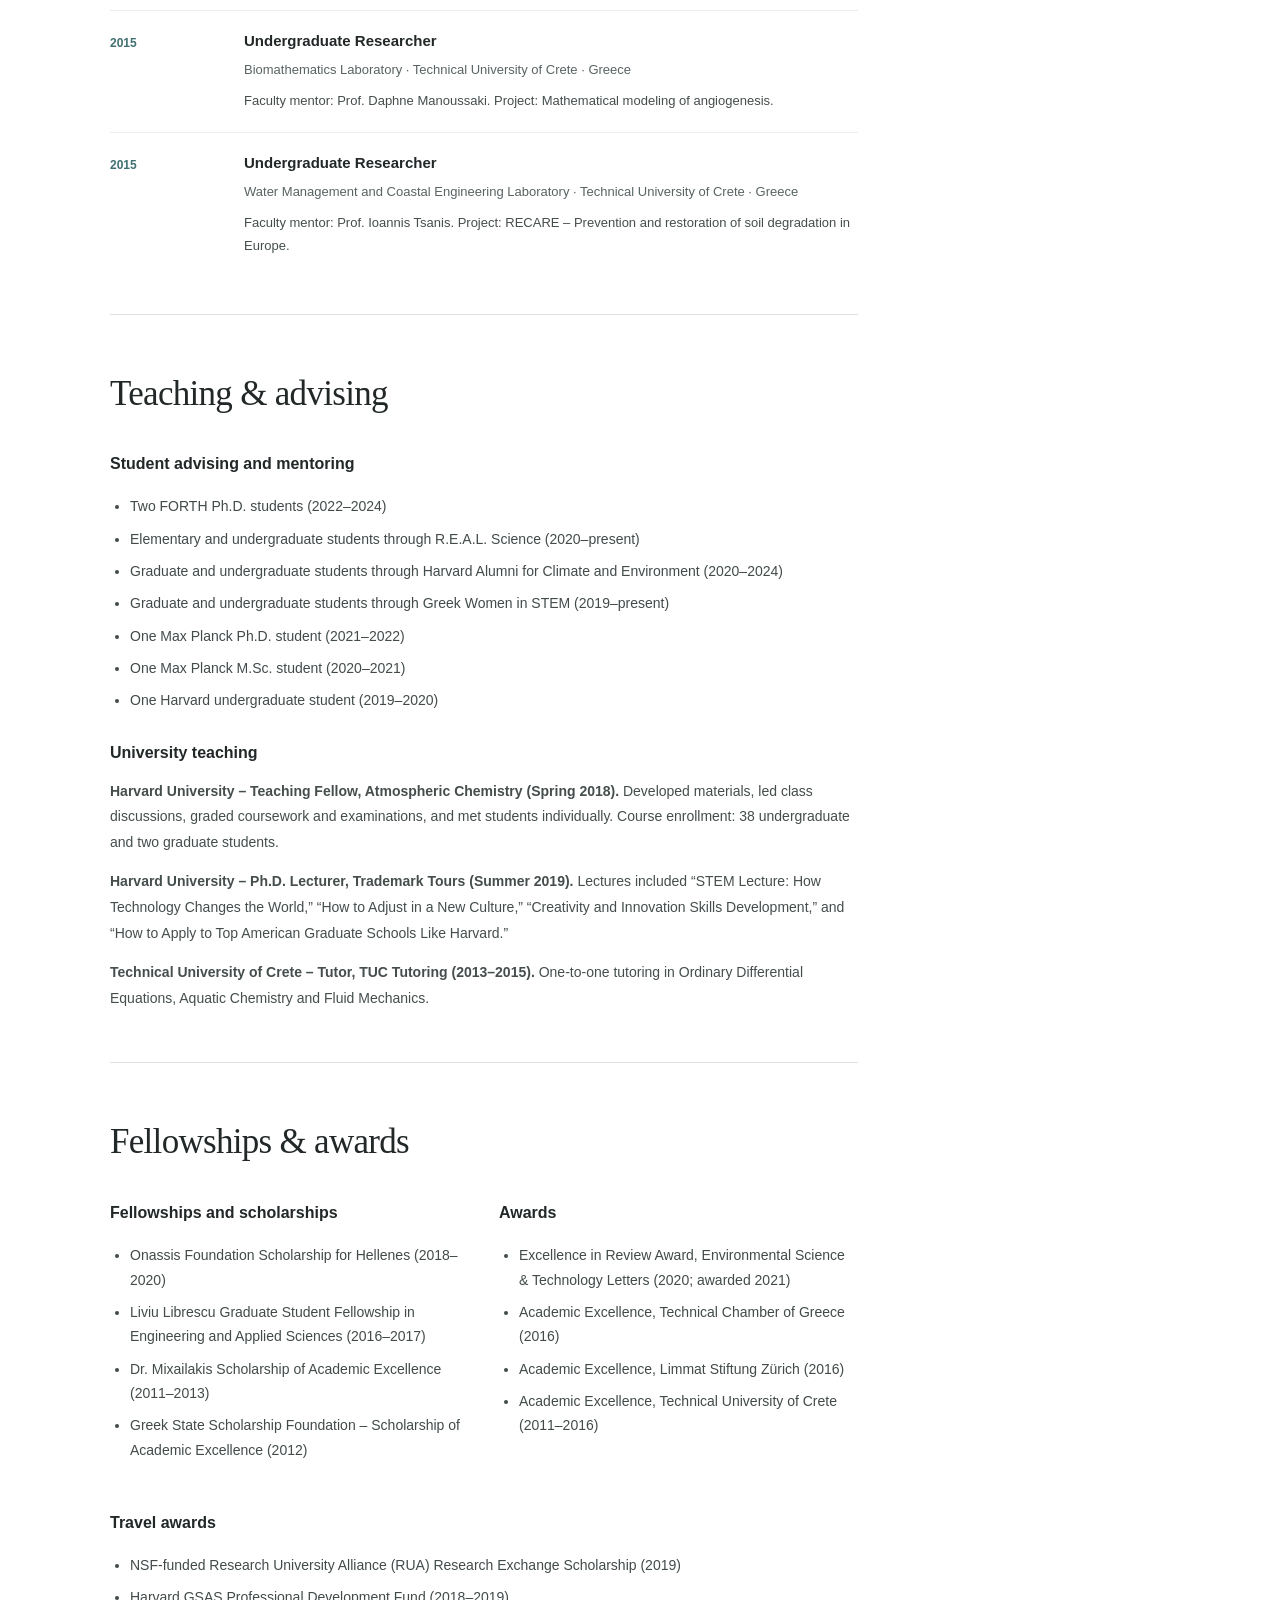
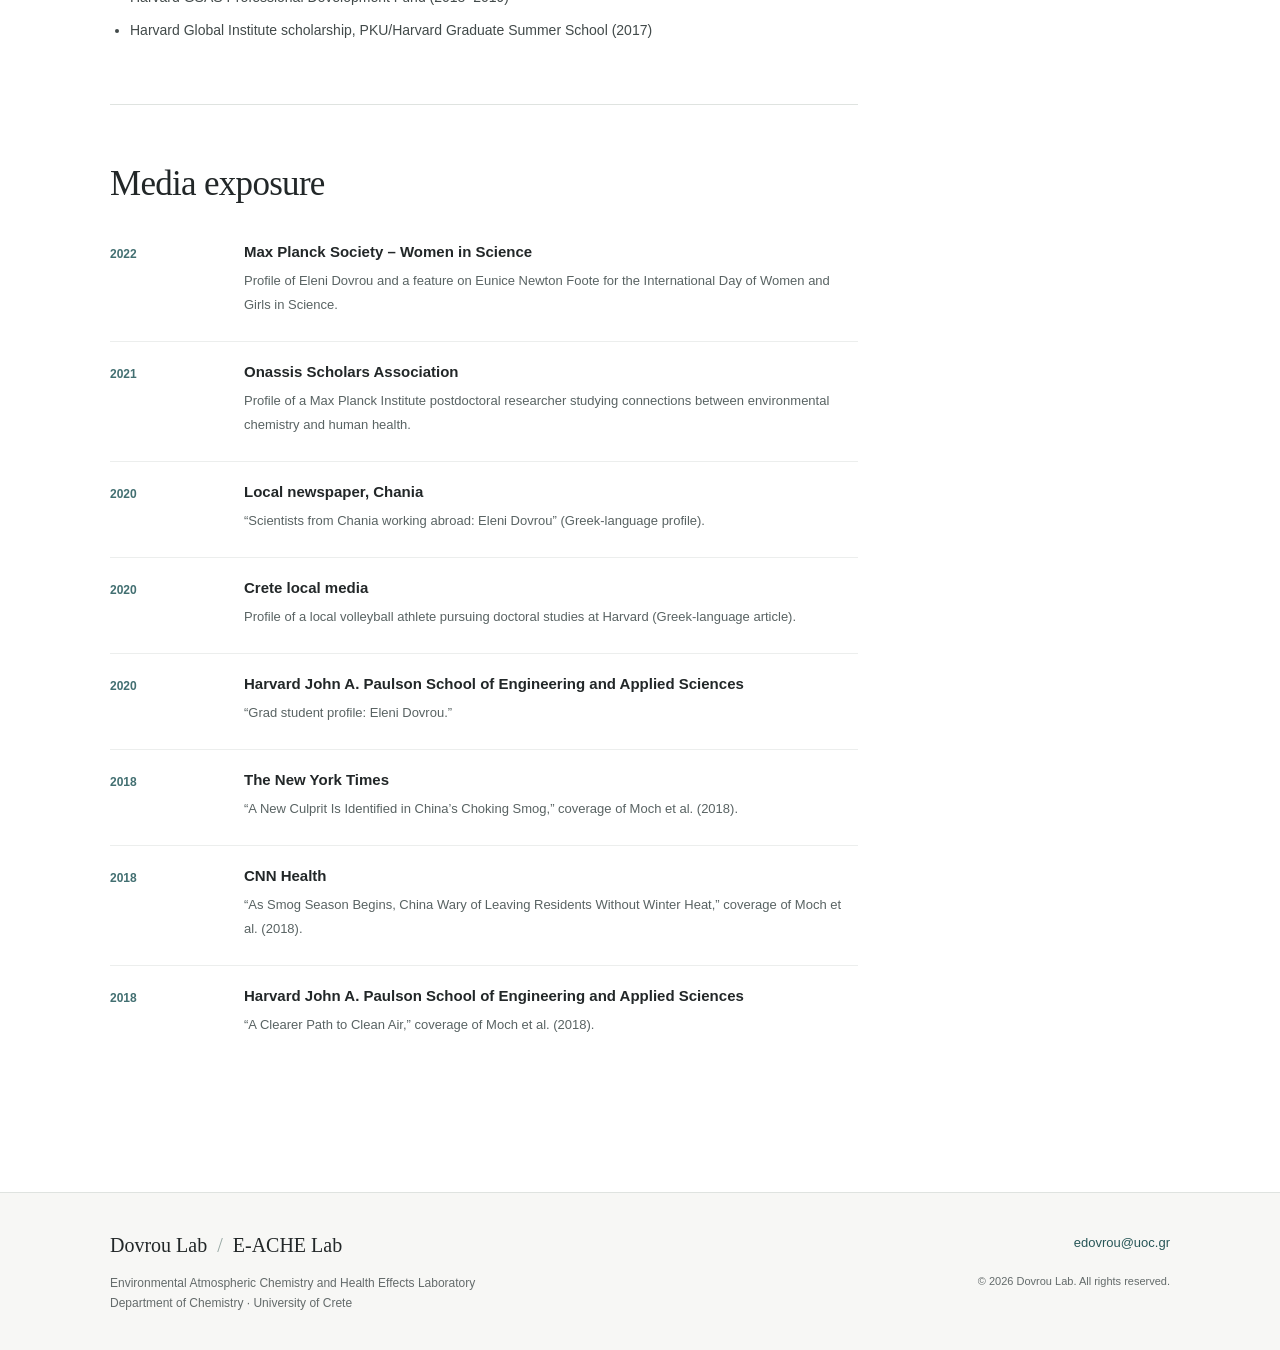
==== commit 15750d84: "Update about-me.html" ====
--- a/about-me.html
+++ b/about-me.html
@@ -197,41 +197,6 @@
        </article>
       </div>
      </section>
-     <section class="content-section" id="summer-schools">
-      <div class="section-heading">
-       <h2>
-        Summer schools
-       </h2>
-      </div>
-      <div class="timeline">
-       <article class="timeline-row">
-        <div class="timeline-year">
-         2017
-        </div>
-        <div>
-         <h3>
-          PKU/Harvard Graduate Summer School
-         </h3>
-         <p class="timeline-sub">
-          Peking University &middot; School of Physics &middot; China
-         </p>
-        </div>
-       </article>
-       <article class="timeline-row">
-        <div class="timeline-year">
-         2017
-        </div>
-        <div>
-         <h3>
-          Sample Preparation Summer Course
-         </h3>
-         <p class="timeline-sub">
-          Technical University of Crete &middot; School of Environmental Engineering &middot; Greece
-         </p>
-        </div>
-       </article>
-      </div>
-     </section>
      <section class="content-section" id="experience">
       <div class="section-heading">
        <h2>
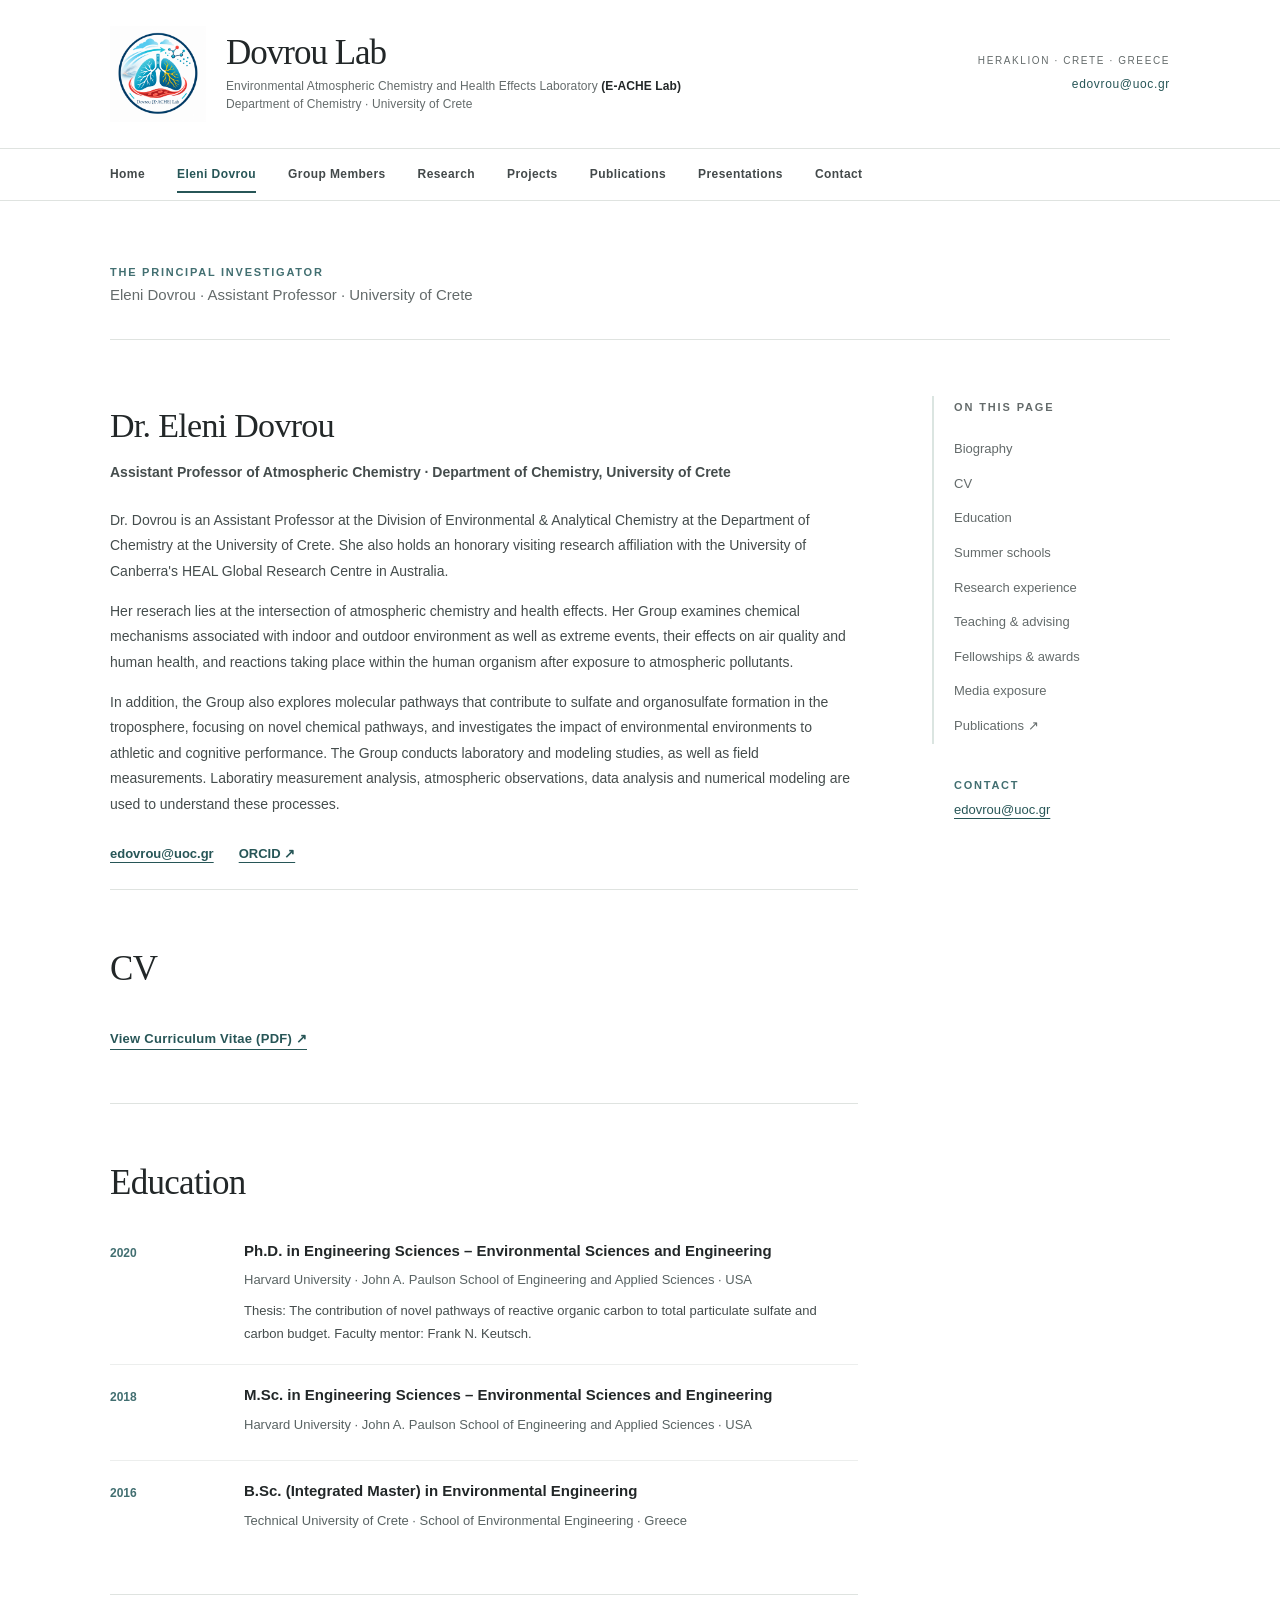
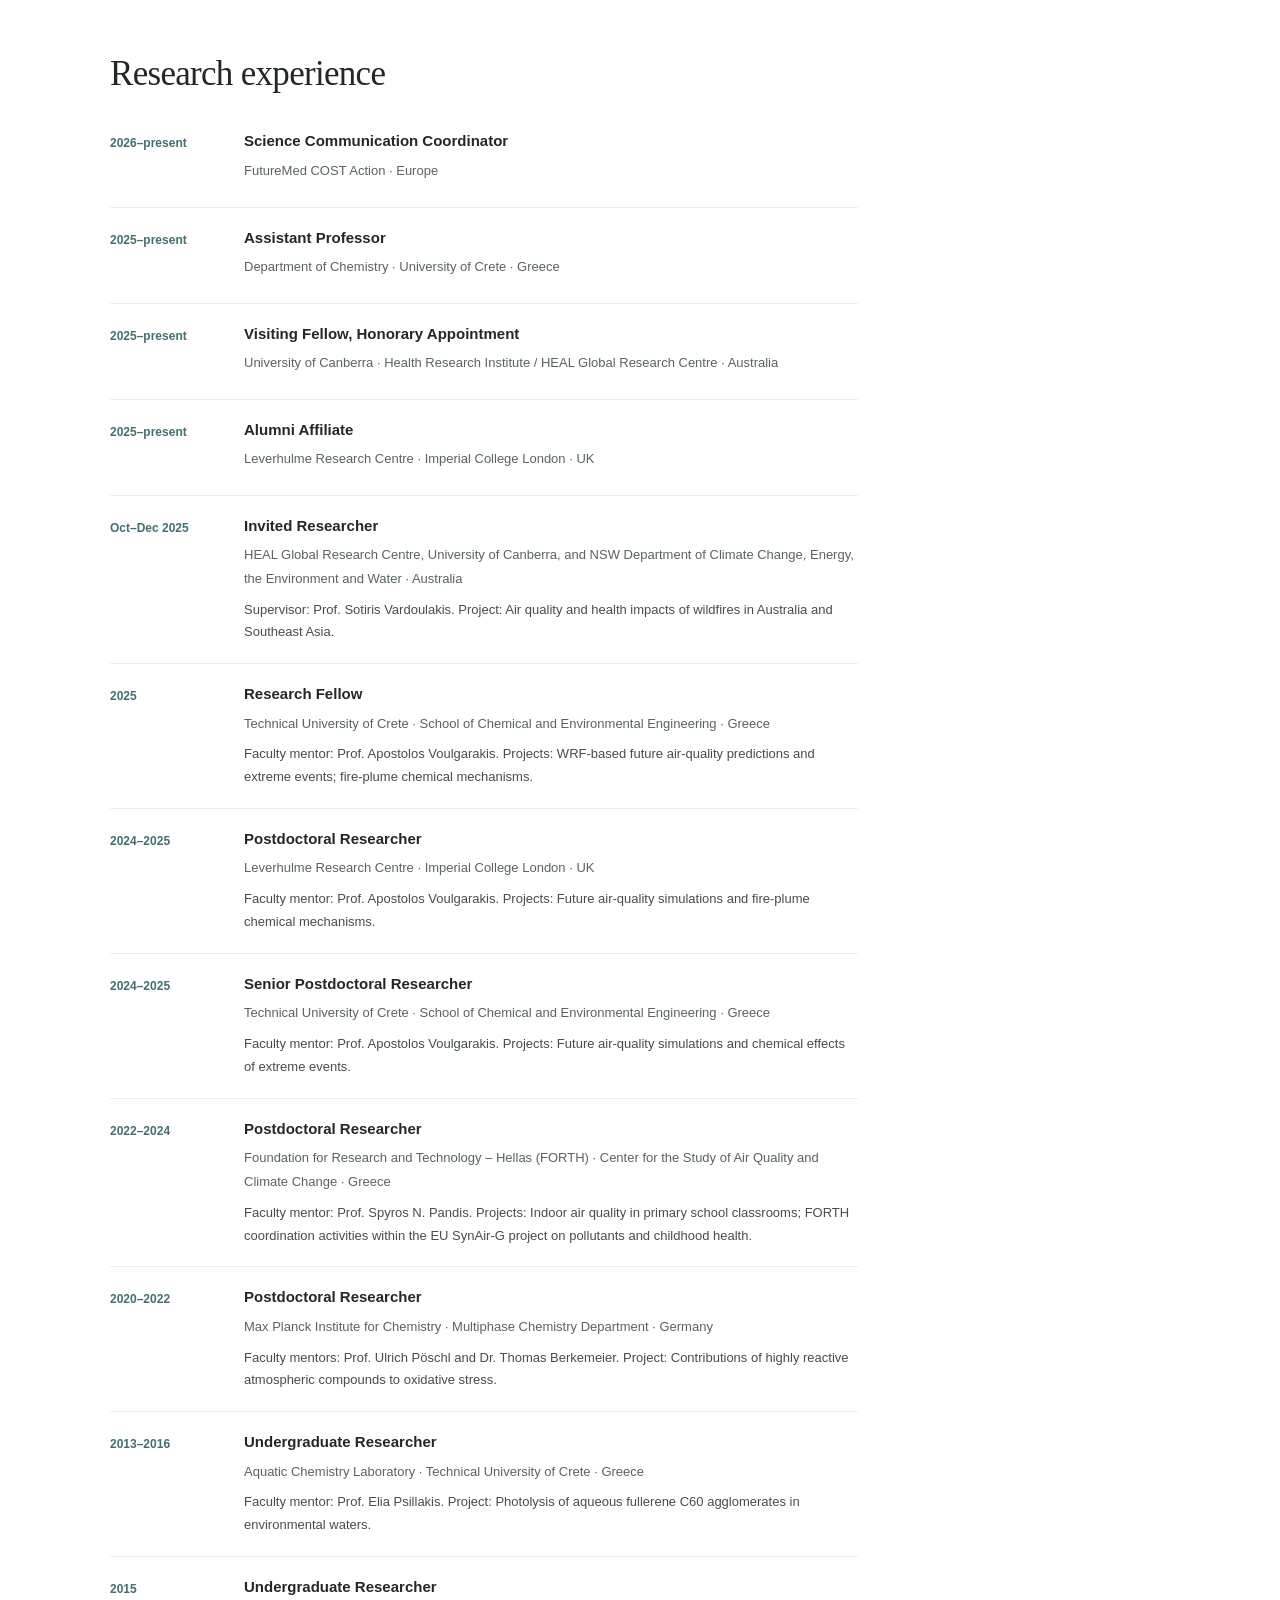
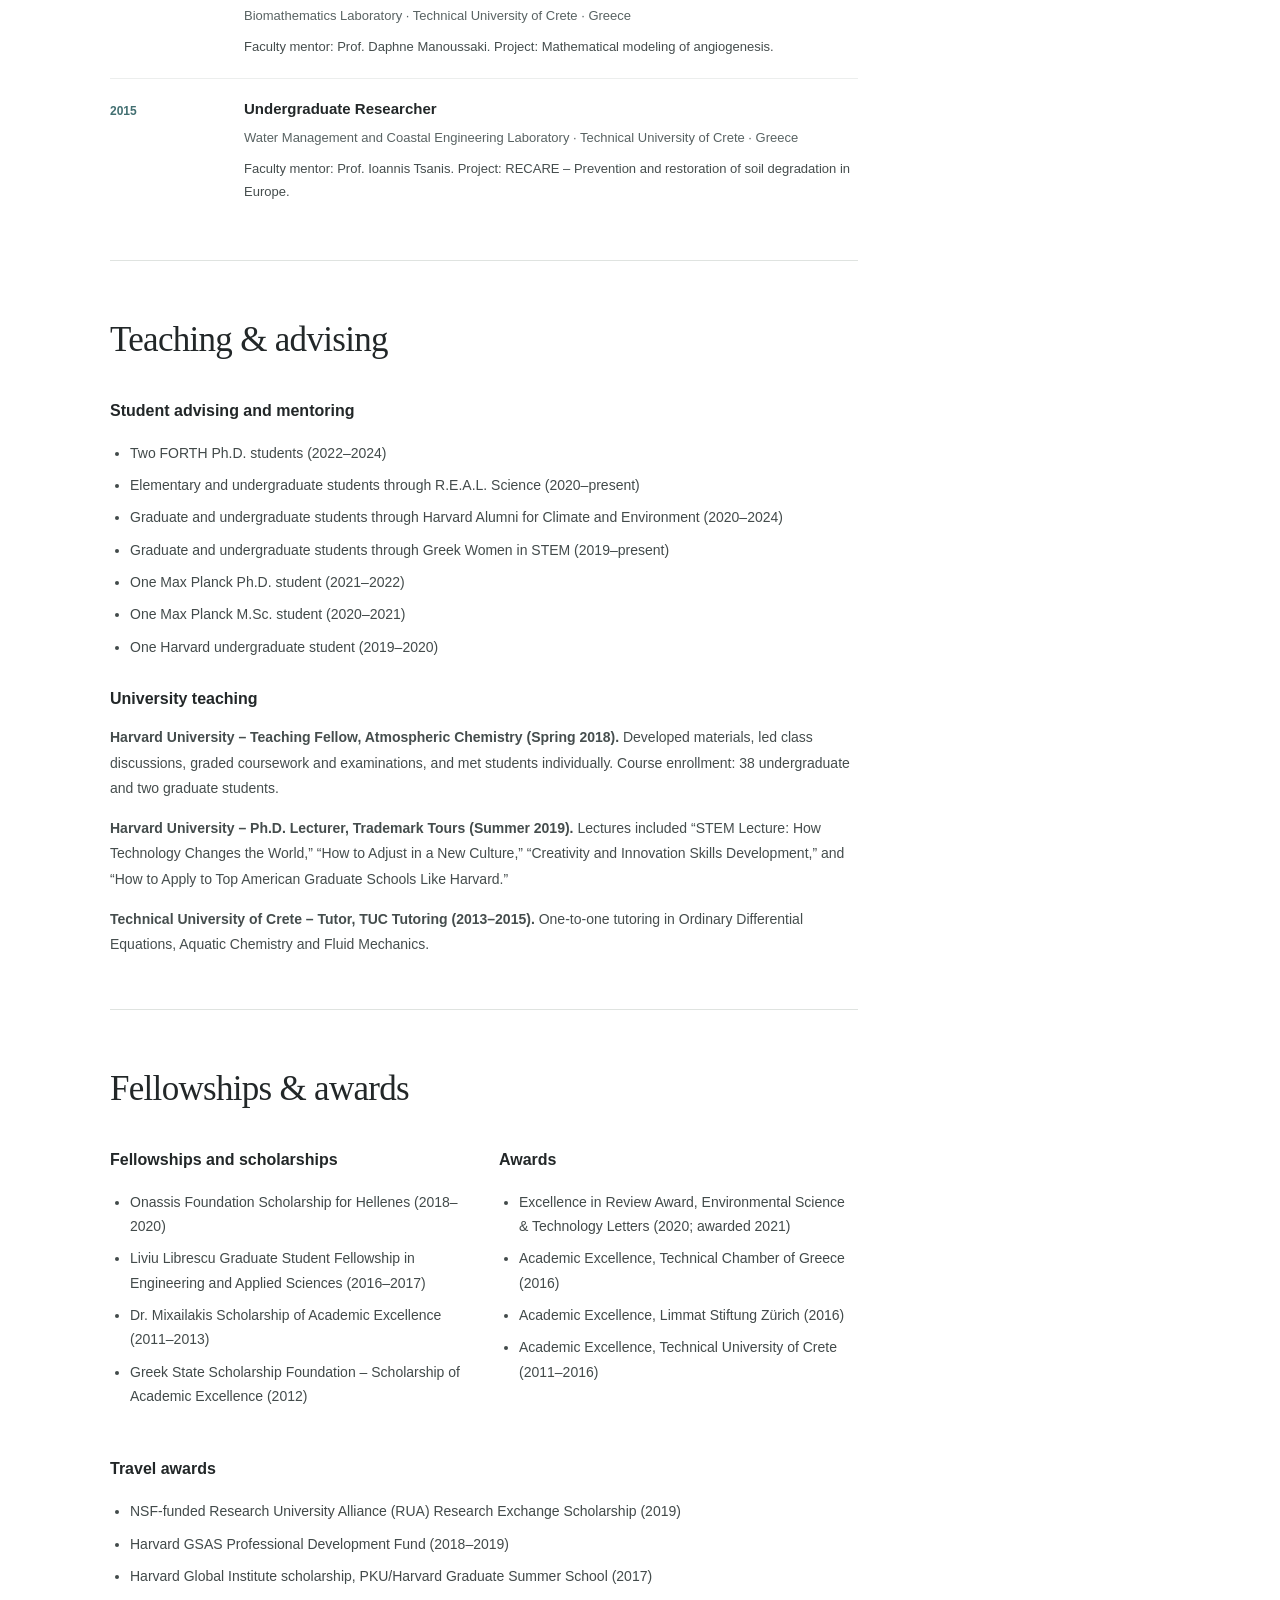
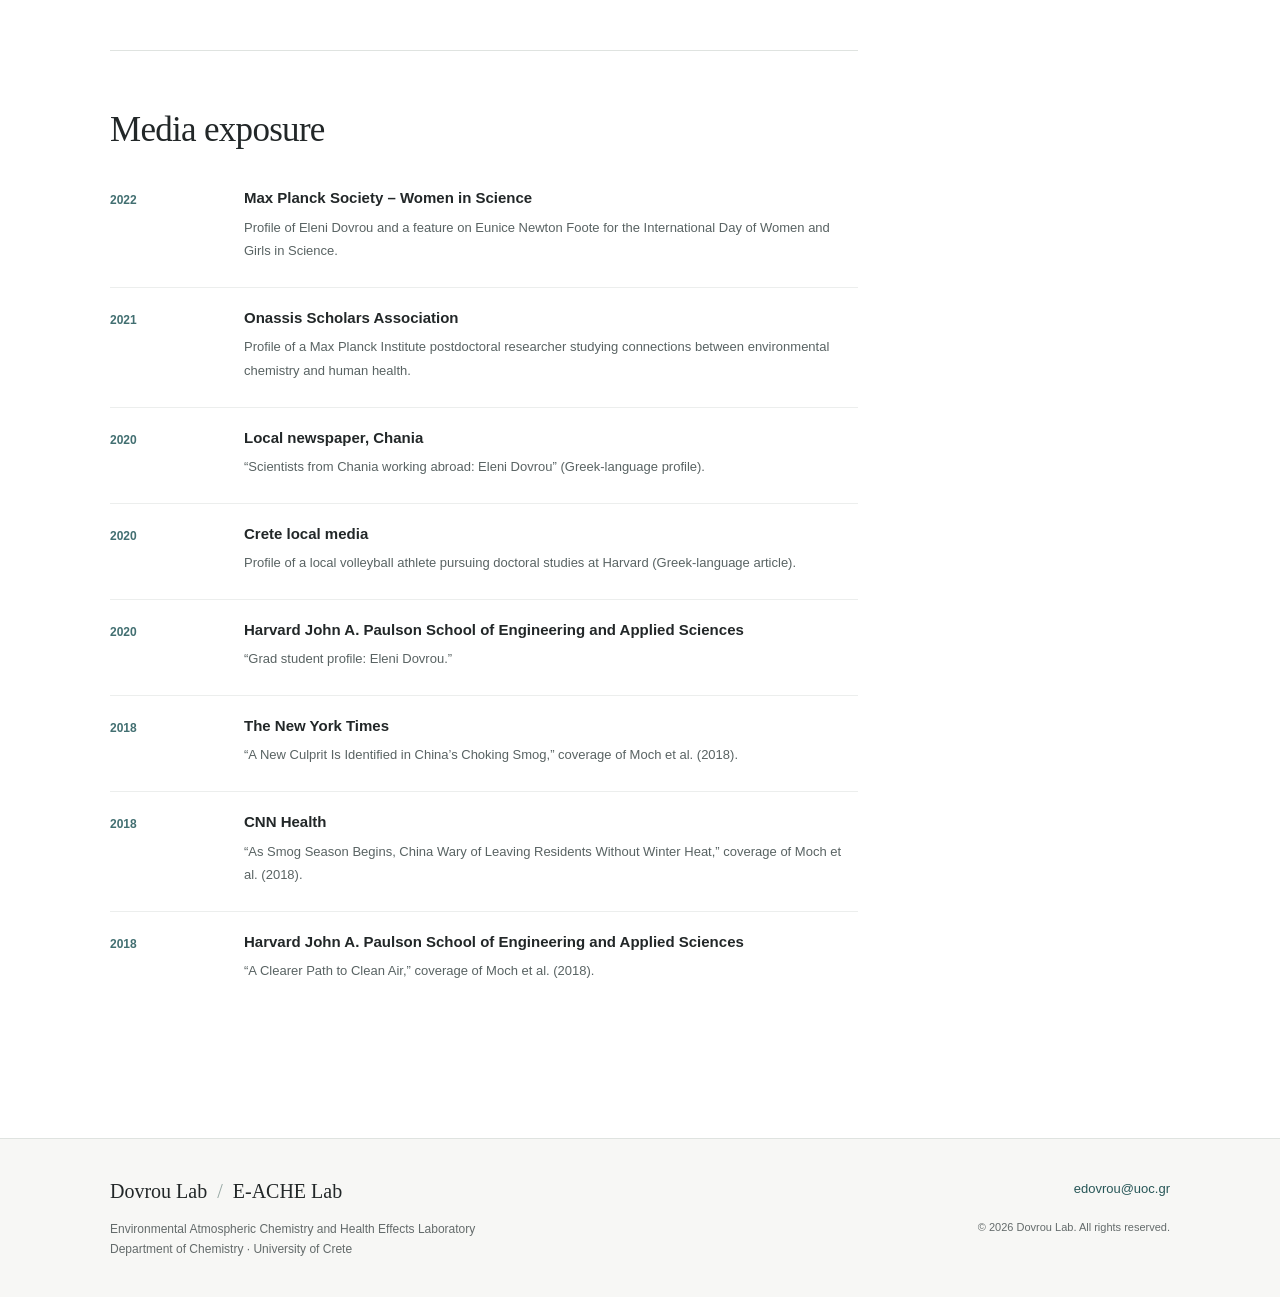
==== commit 13be4c96: "Update about-me.html" ====
--- a/about-me.html
+++ b/about-me.html
@@ -110,19 +110,14 @@
        Assistant Professor of Atmospheric Chemistry &middot; Department of Chemistry, University of Crete
       </p>
       <p>
-       I am an Assistant Professor at the Department of Chemistry at the University of Crete and hold an honorary visiting research affiliation with the University of Canberra's HEAL Global Research Centre in Australia.
+       Dr. Dovrou is an Assistant Professor at the Division of Environmental & Analytical Chemistry at the Department of Chemistry at the University of Crete. She also holds an honorary visiting research affiliation with the University of Canberra's HEAL Global Research Centre in Australia.
       </p>
       <p>
-       My research lies at the intersection of atmospheric chemistry and health effects. I examine chemical mechanisms associated with extreme events, their effects on air quality and human health, and reactions taking place within the human organism after exposure to atmospheric pollutants.
+       Her reserach lies at the intersection of atmospheric chemistry and health effects. Her Group examines chemical mechanisms associated with indoor and outdoor environment as well as extreme events, their effects on air quality and human health, and reactions taking place within the human organism after exposure to atmospheric pollutants.
       </p>
       <p>
-       My work also explores molecular pathways that contribute to sulfate and organosulfate formation in the troposphere. I use laboratory measurements, atmospheric observations, and numerical modeling to understand these processes.
-      </p>
-      <p>
-       Before my appointment at the University of Crete, I worked with the Voulgarakis Group at the Technical University of Crete and Imperial College London, the Pandis Group at FORTH, the P&ouml;schl and Berkemeier groups at the Max Planck Institute for Chemistry, and the Keutsch Group at Harvard University.
-      </p>
-      <p>
-       My doctoral research investigated previously underrepresented pathways involving reactive organic carbon and the formation of particulate sulfate and carbonaceous material in the atmosphere.
+       In addition, the Group also explores molecular pathways that contribute to sulfate and organosulfate formation in the troposphere, focusing on novel chemical pathways, and investigates the impact of environmental environments to athletic and cognitive performance. The Group conducts laboratory and modeling studies, as well as field measurements. Laboratiry measurement analysis, atmospheric observations, data analysis and numerical modeling are used to understand these processes.
+      </p>
       </p>
       <div class="bio-contact">
        <a href="mailto:edovrou@uoc.gr">
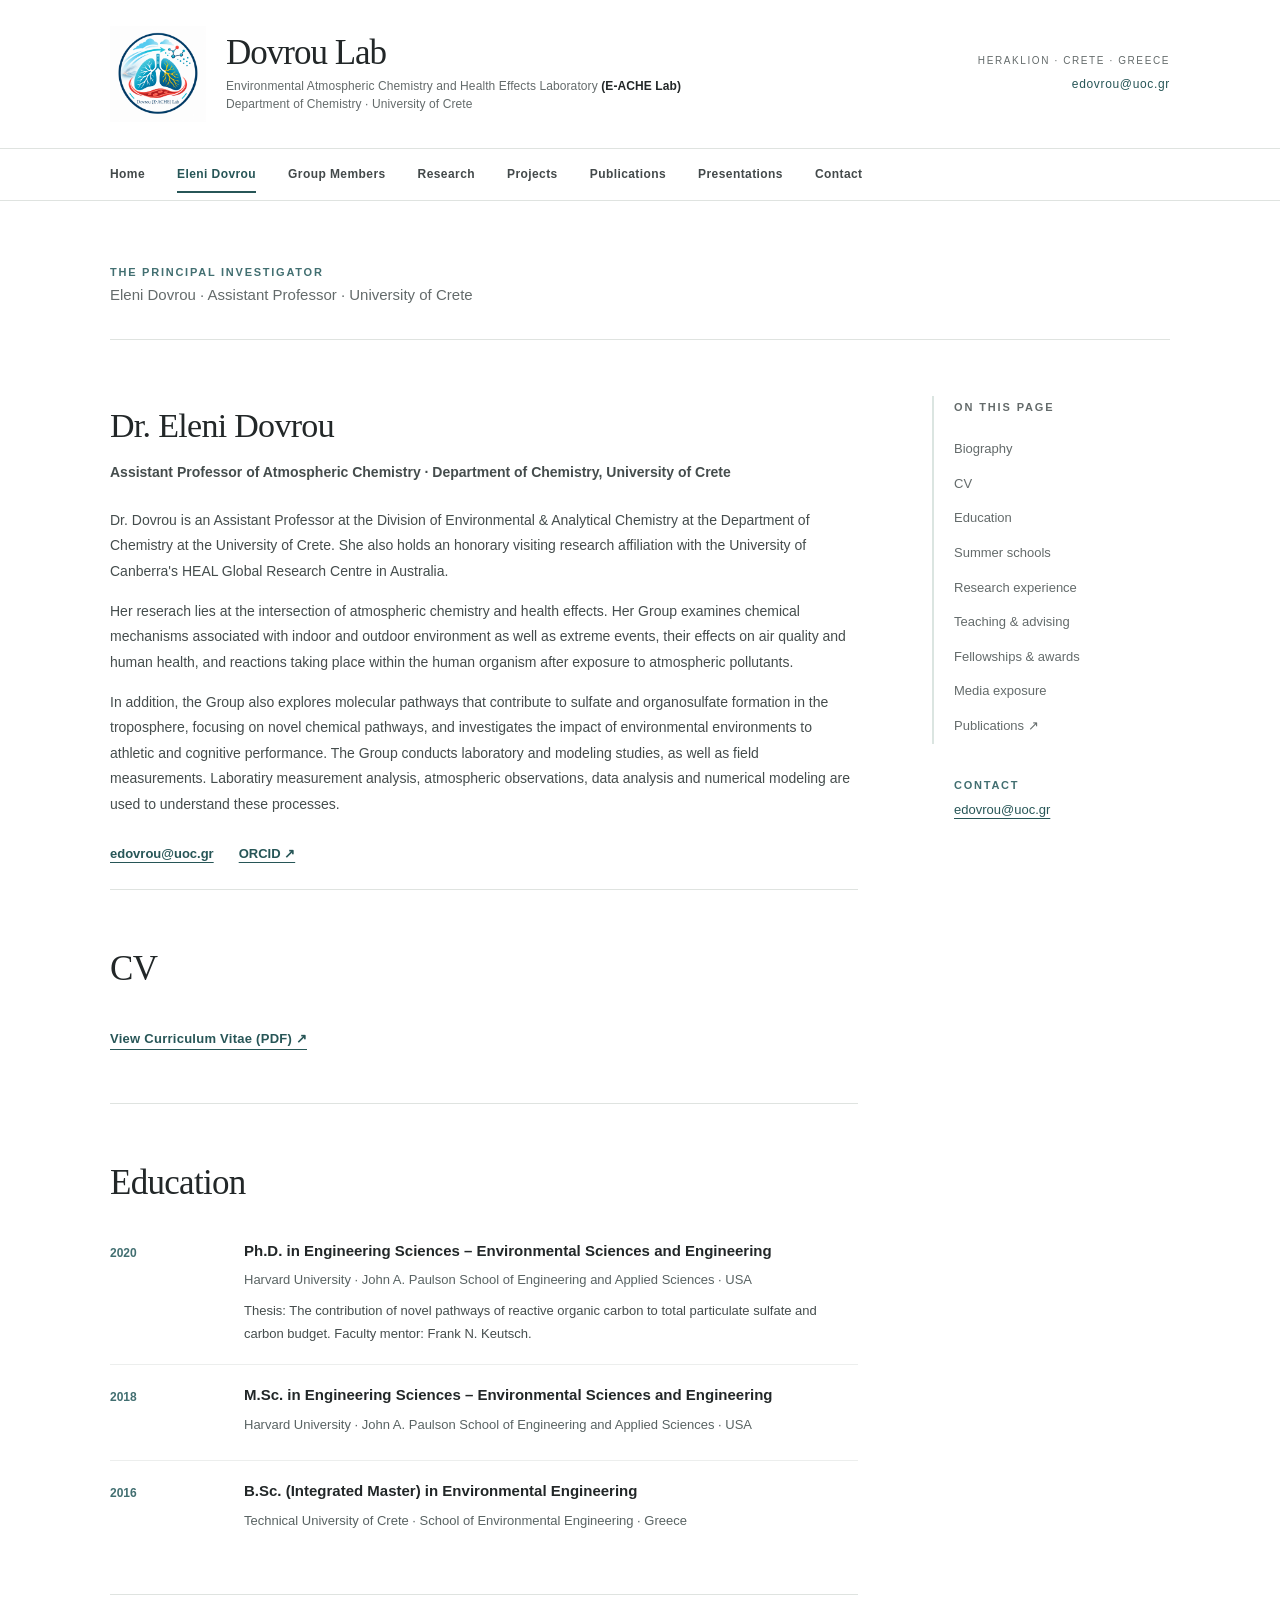
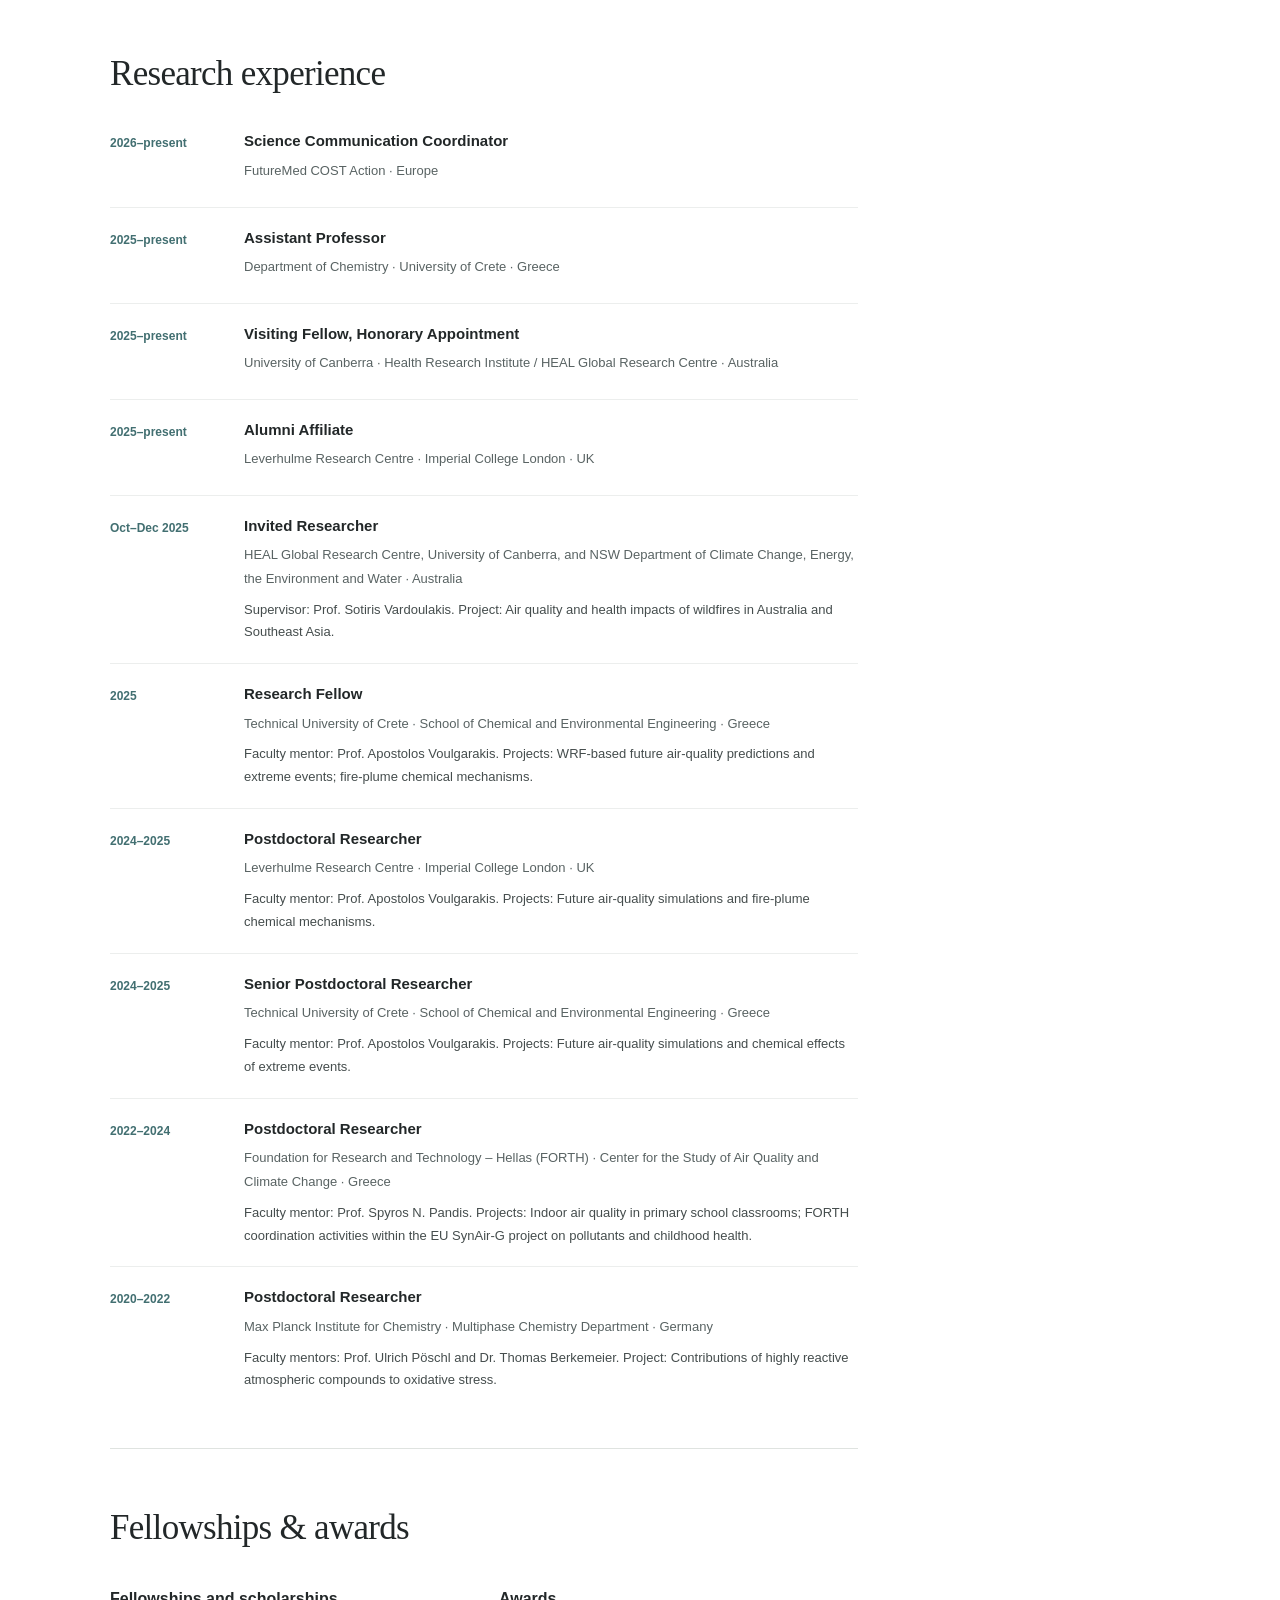
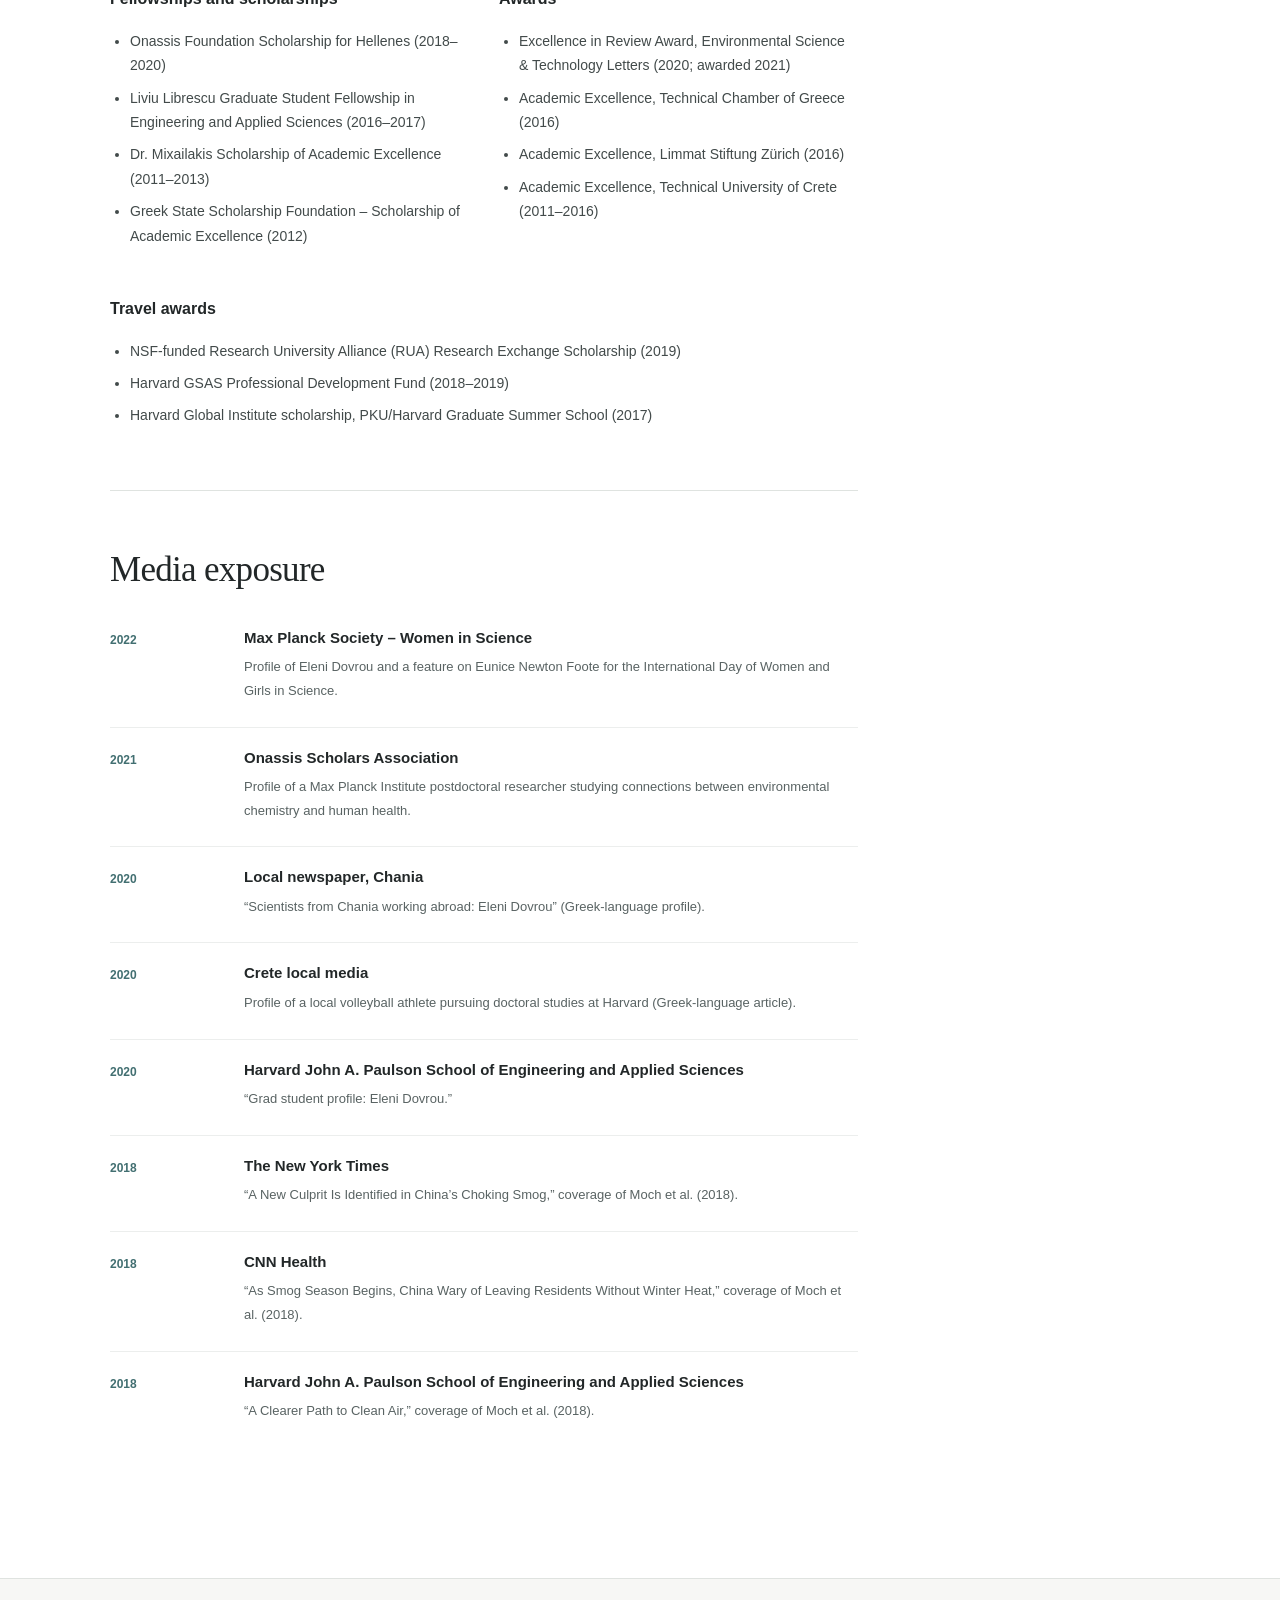
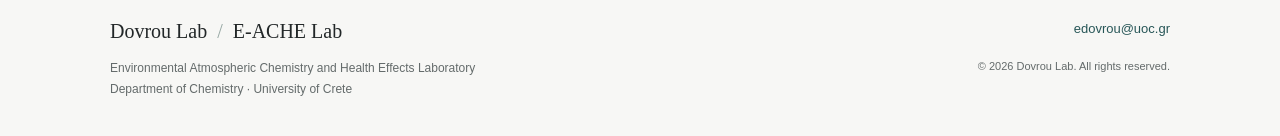
==== commit 816cfc6c: "Update about-me.html" ====
--- a/about-me.html
+++ b/about-me.html
@@ -345,111 +345,6 @@
          <p>
           Faculty mentors: Prof. Ulrich P&ouml;schl and Dr. Thomas Berkemeier. Project: Contributions of highly reactive atmospheric compounds to oxidative stress.
          </p>
-        </div>
-       </article>
-       <article class="timeline-row">
-        <div class="timeline-year">
-         2013&ndash;2016
-        </div>
-        <div>
-         <h3>
-          Undergraduate Researcher
-         </h3>
-         <p class="timeline-sub">
-          Aquatic Chemistry Laboratory &middot; Technical University of Crete &middot; Greece
-         </p>
-         <p>
-          Faculty mentor: Prof. Elia Psillakis. Project: Photolysis of aqueous fullerene C60 agglomerates in environmental waters.
-         </p>
-        </div>
-       </article>
-       <article class="timeline-row">
-        <div class="timeline-year">
-         2015
-        </div>
-        <div>
-         <h3>
-          Undergraduate Researcher
-         </h3>
-         <p class="timeline-sub">
-          Biomathematics Laboratory &middot; Technical University of Crete &middot; Greece
-         </p>
-         <p>
-          Faculty mentor: Prof. Daphne Manoussaki. Project: Mathematical modeling of angiogenesis.
-         </p>
-        </div>
-       </article>
-       <article class="timeline-row">
-        <div class="timeline-year">
-         2015
-        </div>
-        <div>
-         <h3>
-          Undergraduate Researcher
-         </h3>
-         <p class="timeline-sub">
-          Water Management and Coastal Engineering Laboratory &middot; Technical University of Crete &middot; Greece
-         </p>
-         <p>
-          Faculty mentor: Prof. Ioannis Tsanis. Project: RECARE &ndash; Prevention and restoration of soil degradation in Europe.
-         </p>
-        </div>
-       </article>
-      </div>
-     </section>
-     <section class="content-section" id="teaching">
-      <div class="section-heading">
-       <h2>
-        Teaching &amp; advising
-       </h2>
-      </div>
-      <h3 class="subheading">
-       Student advising and mentoring
-      </h3>
-      <ul class="simple-list">
-       <li>
-        Two FORTH Ph.D. students (2022&ndash;2024)
-       </li>
-       <li>
-        Elementary and undergraduate students through R.E.A.L. Science (2020&ndash;present)
-       </li>
-       <li>
-        Graduate and undergraduate students through Harvard Alumni for Climate and Environment (2020&ndash;2024)
-       </li>
-       <li>
-        Graduate and undergraduate students through Greek Women in STEM (2019&ndash;present)
-       </li>
-       <li>
-        One Max Planck Ph.D. student (2021&ndash;2022)
-       </li>
-       <li>
-        One Max Planck M.Sc. student (2020&ndash;2021)
-       </li>
-       <li>
-        One Harvard undergraduate student (2019&ndash;2020)
-       </li>
-      </ul>
-      <h3 class="subheading">
-       University teaching
-      </h3>
-      <p>
-       <strong>
-        Harvard University &ndash; Teaching Fellow, Atmospheric Chemistry (Spring 2018).
-       </strong>
-       Developed materials, led class discussions, graded coursework and examinations, and met students individually. Course enrollment: 38 undergraduate and two graduate students.
-      </p>
-      <p>
-       <strong>
-        Harvard University &ndash; Ph.D. Lecturer, Trademark Tours (Summer 2019).
-       </strong>
-       Lectures included &ldquo;STEM Lecture: How Technology Changes the World,&rdquo; &ldquo;How to Adjust in a New Culture,&rdquo; &ldquo;Creativity and Innovation Skills Development,&rdquo; and &ldquo;How to Apply to Top American Graduate Schools Like Harvard.&rdquo;
-      </p>
-      <p>
-       <strong>
-        Technical University of Crete &ndash; Tutor, TUC Tutoring (2013&ndash;2015).
-       </strong>
-       One-to-one tutoring in Ordinary Differential Equations, Aquatic Chemistry and Fluid Mechanics.
-      </p>
      </section>
      <section class="content-section" id="awards">
       <div class="section-heading">
--- a/assets/style.css
+++ b/assets/style.css
@@ -252,3 +252,12 @@
     display: none;
 }
 
+/* Consistent alignment for Eleni Dovrou biography */
+.biography > p {
+    text-align: left;
+    text-indent: 0;
+    margin-left: 0;
+    padding-left: 0;
+    width: 100%;
+}
+
